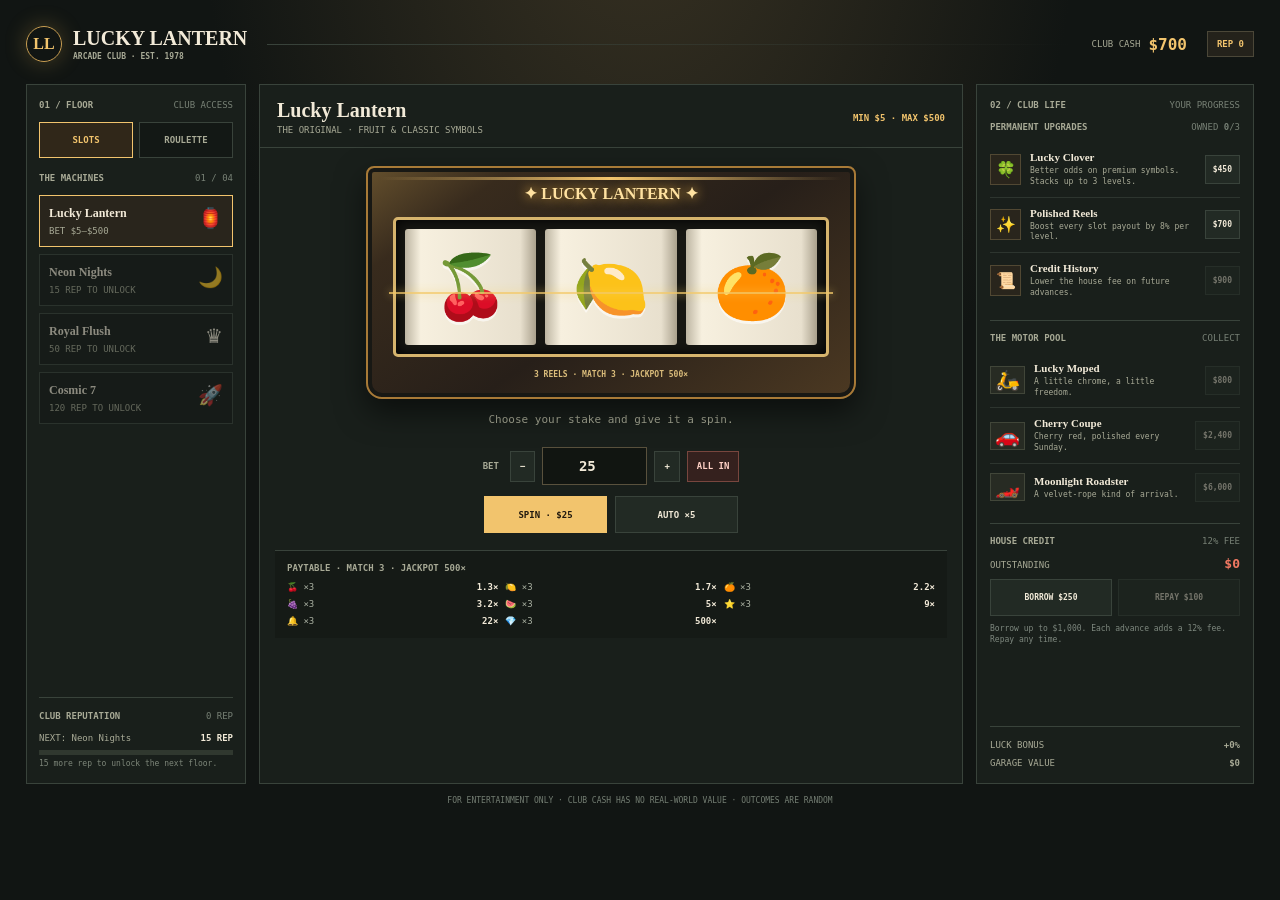
==== index.html @ 5389a01b "Prvni verze" ====
<!doctype html>
<html lang="en">
<head>
  <meta charset="utf-8">
  <meta name="viewport" content="width=device-width, initial-scale=1">
  <title>Lucky Lantern | Arcade Club</title>
  <style>
    :root {
      color-scheme: dark;
      --night: #111513;
      --surface: #191f1b;
      --surface-2: #222a24;
      --line: #39433b;
      --cream: #f2ead8;
      --muted: #a8aa96;
      --gold: #f2c46d;
      --gold-deep: #9b6828;
      --jade: #77c5a0;
      --coral: #f07862;
      --cyan: #79c4d0;
      --violet: #b8a3d6;
    }
    * { box-sizing: border-box; }
    body {
      margin: 0; min-width: 320px; min-height: 100vh; color: var(--cream);
      background: radial-gradient(ellipse at 50% -20%, #3a3323 0, transparent 49%), var(--night);
      font-family: "Trebuchet MS", "Segoe UI", sans-serif;
    }
    button, input { font: inherit; }
    button { color: inherit; }
    .page { max-width: 1540px; margin: auto; padding: 20px 26px 32px; }
    .topbar { display:flex; align-items:center; gap:20px; min-height:48px; margin-bottom:16px; }
    .brand { display:flex; align-items:center; gap:11px; white-space:nowrap; }
    .brand-mark { width:36px; height:36px; display:grid; place-items:center; border:1px solid #c99e52; border-radius:50%; color:var(--gold); font:700 16px Georgia,serif; box-shadow:0 0 22px #efbe5640; }
    .brand-name { font:700 20px/1 Georgia,serif; letter-spacing:0; }
    .brand-name small { display:block; margin-top:5px; color:var(--muted); font:700 8px/1 monospace; }
    .top-rule { height:1px; flex:1; background:linear-gradient(90deg,var(--line),transparent); }
    .wallet { display:flex; align-items:center; gap:8px; color:var(--muted); font:9px monospace; white-space:nowrap; }
    .wallet strong { color:var(--gold); font-size:16px; }
    .level-chip { padding:7px 9px; border:1px solid #4b4738; background:#24221b; color:var(--gold); font:800 9px monospace; white-space:nowrap; }
    .columns { display:grid; grid-template-columns:220px minmax(420px,1fr) 278px; gap:13px; align-items:stretch; }
    .rail,.main-panel,.club { border:1px solid var(--line); background:var(--surface); }
    .rail { min-height:700px; padding:15px 12px; display:flex; flex-direction:column; }
    .eyebrow { display:flex; align-items:center; justify-content:space-between; margin:0 0 12px; color:var(--muted); font:800 9px monospace; letter-spacing:0; }
    .eyebrow span:last-child { color:#778075; font-weight:500; }
    .nav-tabs { display:grid; grid-template-columns:1fr 1fr; gap:6px; margin-bottom:15px; }
    .tab { min-height:36px; border:1px solid var(--line); background:#131815; color:var(--muted); font:800 9px monospace; cursor:pointer; }
    .tab.active { border-color:var(--gold); background:#302719; color:var(--gold); }
    .machine-list { display:grid; gap:7px; }
    .machine-choice { width:100%; position:relative; padding:10px 9px; text-align:left; border:1px solid var(--line); background:#141916; cursor:pointer; }
    .machine-choice:hover:not(:disabled) { border-color:#b18d51; }
    .machine-choice.active { border-color:var(--gold); background:#29251c; }
    .machine-choice:disabled { opacity:.53; cursor:not-allowed; }
    .machine-choice strong { display:block; font:700 12px Georgia,serif; }
    .machine-choice small { display:block; margin-top:5px; color:var(--muted); font:9px monospace; }
    .machine-icon { float:right; font-size:20px; }
    .rail-bottom { margin-top:auto; }
    .divider { height:1px; margin:13px 0; background:var(--line); }
    .progress-head,.stat-line { display:flex; justify-content:space-between; align-items:center; color:var(--muted); font:9px monospace; }
    .progress-head b { color:var(--cream); font-weight:600; }
    .progress { height:5px; margin:7px 0 4px; background:#30382f; }
    .progress i { height:100%; display:block; background:linear-gradient(90deg,var(--gold-deep),var(--gold)); transition:width .3s; }
    .rep-next { color:#7d8679; font:8px monospace; }

    .main-panel { min-height:700px; overflow:hidden; display:flex; flex-direction:column; }
    .main-head { display:flex; align-items:center; justify-content:space-between; gap:12px; padding:15px 17px 12px; border-bottom:1px solid var(--line); }
    .main-head h1 { margin:0; font:700 20px/1 Georgia,serif; }
    .main-head p { margin:5px 0 0; color:var(--muted); font:9px monospace; }
    .machine-status { color:var(--gold); font:800 9px monospace; white-space:nowrap; }
    .machine-art { position:relative; margin:18px auto 14px; width:min(490px,calc(100% - 34px)); padding:21px 25px 18px; border:2px solid #a87a37; border-radius:8px 8px 16px 16px; background:linear-gradient(145deg,#65502d 0,#382b1d 18%,#271f19 54%,#4c3922 100%); box-shadow:inset 0 0 0 4px #181814,0 13px 30px #0008; }
    .machine-art::before { content:""; position:absolute; left:12px; right:12px; top:9px; height:3px; background:linear-gradient(90deg,transparent,var(--gold),transparent); }
    .marquee { margin:-5px auto 14px; text-align:center; color:#ffe2a1; font:700 16px Georgia,serif; text-shadow:0 0 12px #f9bf48; letter-spacing:0; }
    .reels { display:grid; grid-template-columns:repeat(3,1fr); gap:9px; padding:9px; border:3px solid #d6b46d; border-radius:5px; background:#171713; box-shadow:inset 0 0 14px #000; }
    .reel { height:116px; display:grid; place-items:center; overflow:hidden; background:linear-gradient(90deg,#bdb5a2,#f7f0df 12%,#e8e0ce 88%,#aaa18d); color:#28241d; border-radius:3px; font-size:62px; text-shadow:0 3px 0 #fff9; user-select:none; }
    .reel.spinning { animation:reelBlur .14s linear infinite; filter:blur(1px); }
    @keyframes reelBlur { 0%{transform:translateY(-4px)} 50%{transform:translateY(4px)} 100%{transform:translateY(-4px)} }
    .payline { position:absolute; left:21px; right:21px; top:calc(50% + 9px); height:2px; background:#f4ca69; opacity:.76; box-shadow:0 0 9px #ffdc70; pointer-events:none; }
    .machine-nameplate { margin-top:13px; text-align:center; color:#dbbd7b; font:800 8px monospace; letter-spacing:0; }
    .win-flash { animation:winFlash .65s ease-in-out 3; }
    .lose-shake { animation:loseShake .45s ease-in-out 2; }
    @keyframes winFlash { 0%,100%{filter:brightness(1)} 50%{filter:brightness(1.85) drop-shadow(0 0 18px #ffdb74)} }
    @keyframes loseShake { 0%,100%{transform:translateX(0)} 25%{transform:translateX(-5px)} 75%{transform:translateX(5px)} }
    .result-line { min-height:26px; margin:0 auto 8px; padding:0 14px; text-align:center; color:var(--muted); font:11px monospace; }
    .result-line.win { color:var(--gold); }
    .result-line.lose { color:#d18473; }
    .bet-row { display:flex; justify-content:center; align-items:center; gap:7px; margin:4px 12px 11px; }
    .bet-label { margin-right:4px; color:var(--muted); font:800 9px monospace; }
    .bet-input { width:105px; height:38px; border:1px solid #59513d; background:#111511; color:var(--cream); text-align:center; font:700 14px monospace; outline:none; }
    .bet-input:focus { border-color:var(--gold); }
    .btn { min-height:37px; padding:0 12px; border:1px solid var(--line); background:var(--surface-2); color:var(--cream); font:800 9px monospace; cursor:pointer; transition:background .15s,border-color .15s,transform .1s; }
    .btn:hover:not(:disabled) { border-color:var(--gold); }
    .btn:active:not(:disabled) { transform:translateY(1px); }
    .btn:disabled { opacity:.42; cursor:not-allowed; }
    .btn.gold { border-color:var(--gold); background:var(--gold); color:#21190e; }
    .btn.gold:hover:not(:disabled) { background:#ffdc94; }
    .btn.red { border-color:#78463e; background:#35211e; color:#ffd1c5; }
    .btn.small { min-height:31px; padding:0 9px; }
    .spin-controls { display:flex; justify-content:center; gap:8px; margin-bottom:17px; }
    .spin-controls .btn { min-width:123px; }
    .paytable { margin:auto 15px 15px; padding:12px; border-top:1px solid var(--line); background:#151a16; }
    .paytable h2 { margin:0 0 9px; color:var(--muted); font:800 9px monospace; }
    .paytable-grid { display:grid; grid-template-columns:repeat(3,1fr); gap:7px; }
    .pay-item { display:flex; justify-content:space-between; gap:5px; color:#a9b0a1; font:9px monospace; }
    .pay-item strong { color:var(--cream); }
    .machine-unlock { margin:0 15px 15px; padding:10px 12px; display:flex; justify-content:space-between; align-items:center; gap:10px; border:1px solid #5a4b31; background:#282319; }
    .machine-unlock[hidden] { display:none; }
    .machine-unlock span { color:var(--muted); font:9px monospace; }

    .roulette { padding:17px; display:flex; flex:1; flex-direction:column; align-items:center; }
    .roulette[hidden] { display:none; }
    .wheel-wrap { width:250px; height:250px; display:grid; place-items:center; position:relative; margin:1px auto 10px; }
    .wheel-pointer { position:absolute; z-index:2; top:-2px; left:calc(50% - 11px); width:0;height:0;border-left:11px solid transparent;border-right:11px solid transparent;border-top:23px solid var(--gold); filter:drop-shadow(0 2px 3px #000); }
    .wheel { width:230px;height:230px; position:relative; display:grid;place-items:center; border:7px solid #c99f55; border-radius:50%; background:conic-gradient(#146447 0deg 9.73deg,#a33532 9.73deg 19.46deg,#202722 19.46deg 29.19deg,#a33532 29.19deg 38.92deg,#202722 38.92deg 48.65deg,#a33532 48.65deg 58.38deg,#202722 58.38deg 68.11deg,#a33532 68.11deg 77.84deg,#202722 77.84deg 87.57deg,#a33532 87.57deg 97.3deg,#202722 97.3deg 107.03deg,#a33532 107.03deg 116.76deg,#202722 116.76deg 126.49deg,#a33532 126.49deg 136.22deg,#202722 136.22deg 145.95deg,#a33532 145.95deg 155.68deg,#202722 155.68deg 165.41deg,#a33532 165.41deg 175.14deg,#202722 175.14deg 184.87deg,#a33532 184.87deg 194.6deg,#202722 194.6deg 204.33deg,#a33532 204.33deg 214.06deg,#202722 214.06deg 223.79deg,#a33532 223.79deg 233.52deg,#202722 233.52deg 243.25deg,#a33532 243.25deg 252.98deg,#202722 252.98deg 262.71deg,#a33532 262.71deg 272.44deg,#202722 272.44deg 282.17deg,#a33532 282.17deg 291.9deg,#202722 291.9deg 301.63deg,#a33532 301.63deg 311.36deg,#202722 311.36deg 321.09deg,#a33532 321.09deg 330.82deg,#202722 330.82deg 340.55deg,#a33532 340.55deg 350.28deg,#202722 350.28deg 360deg); box-shadow:0 0 0 4px #282419,0 10px 25px #0008; transition:transform 3.1s cubic-bezier(.11,.72,.17,1); }
    .wheel-center { width:74px;height:74px;display:grid;place-items:center;border:2px solid #dbb664;border-radius:50%;background:#191d18;color:var(--gold);font:700 21px Georgia,serif;box-shadow:0 0 12px #0008; }
    .wheel-center small { display:block; margin-top:-19px; color:var(--muted); font:8px monospace; }
    .wheel-result { min-height:29px; margin:4px 0 13px; color:var(--gold); font:700 15px Georgia,serif; }
    .roulette-options { width:100%; max-width:490px; display:grid;grid-template-columns:repeat(3,1fr);gap:6px; }
    .roulette-pick { min-height:36px;border:1px solid var(--line);background:#151a16;color:var(--muted);font:800 9px monospace;cursor:pointer; }
    .roulette-pick.selected { border-color:var(--gold);background:#32291b;color:var(--gold); }
    .roulette-pick.red { border-left:3px solid #b94540; }
    .roulette-pick.black { border-left:3px solid #69766a; }
    .roulette-bet-row { display:flex;align-items:center;justify-content:center;gap:7px;margin:13px 0; }
    .roulette-bet-row .bet-input { width:100px; }
    .roulette-note { margin:0;color:#838c7f;text-align:center;font:9px/1.4 monospace; }

    .club { min-height:700px; padding:15px 13px; display:flex;flex-direction:column; }
    .club-section { padding:0 0 12px; border-bottom:1px solid var(--line); margin-bottom:12px; }
    .club-section:last-of-type { border-bottom:0; }
    .club-title { display:flex;justify-content:space-between;align-items:center;margin:0 0 10px;color:var(--muted);font:800 9px monospace; }
    .club-title span:last-child { color:#778075;font-weight:500; }
    .upgrade-row,.asset-row { display:flex;align-items:center;gap:9px;padding:9px 0;border-top:1px solid #2d352f; }
    .upgrade-row:first-of-type,.asset-row:first-of-type { border-top:0; }
    .upgrade-icon { width:31px;height:31px;flex:0 0 31px;display:grid;place-items:center;border:1px solid #514833;background:#29251c;font-size:16px; }
    .upgrade-info,.asset-info { min-width:0;flex:1; }
    .upgrade-info strong,.asset-info strong { display:block;font:700 11px Georgia,serif; }
    .upgrade-info small,.asset-info small { display:block;margin-top:3px;color:var(--muted);font:8px/1.35 monospace; }
    .upgrade-row .btn,.asset-row .btn { min-height:29px;padding:0 7px;font-size:8px;white-space:nowrap; }
    .asset-icon { width:35px;height:28px;display:grid;place-items:center;background:#272b23;border:1px solid #414639;font-size:20px; }
    .loan-balance { display:flex;justify-content:space-between;align-items:baseline;margin:5px 0 8px;color:var(--muted);font:9px monospace; }
    .loan-balance strong { color:var(--coral);font-size:13px; }
    .loan-actions { display:grid;grid-template-columns:1fr 1fr;gap:6px; }
    .loan-actions .btn { padding:0 6px;font-size:8px; }
    .loan-note { margin:7px 0 0;color:#7e887f;font:8px/1.4 monospace; }
    .toast { position:fixed;right:24px;bottom:24px;z-index:10;max-width:min(370px,calc(100vw - 32px));padding:12px 16px;border:1px solid #73603c;background:#26231b;color:var(--cream);box-shadow:0 8px 28px #0008;font:10px/1.4 monospace;opacity:0;transform:translateY(12px);pointer-events:none;transition:opacity .2s,transform .2s; }
    .toast.visible { opacity:1;transform:translateY(0); }
    .fineprint { margin:12px 0 0;color:#747e73;text-align:center;font:8px monospace; }
    @media(max-width:1160px) {
      .page{padding:17px}.columns{grid-template-columns:195px minmax(360px,1fr)}
      .club{grid-column:1/-1;min-height:auto;display:grid;grid-template-columns:1fr 1fr 1fr;gap:12px;align-items:start}
      .club>.eyebrow{grid-column:1/-1;margin-bottom:0}.club-section{border-bottom:0;border-right:1px solid var(--line);padding-right:12px;margin-bottom:0}.club-section:last-of-type{border-right:0}
    }
    @media(max-width:760px) {
      .page{padding:12px 9px 22px}.topbar{gap:10px;margin-bottom:10px}.brand-name{font-size:17px}.brand-mark{width:31px;height:31px}.wallet{font-size:8px}.level-chip{padding:6px;font-size:8px}
      .columns{display:flex;flex-direction:column;gap:9px}.main-panel{order:1;min-height:0}.rail{order:2;min-height:0}.club{order:3;display:flex;min-height:0}.club-section{border-right:0;border-bottom:1px solid var(--line);padding-right:0;padding-bottom:12px;margin-bottom:11px}.club-section:last-of-type{border-bottom:0;margin-bottom:0}
      .machine-list{grid-template-columns:repeat(2,minmax(0,1fr))}.rail-bottom{margin-top:12px}.machine-art{margin-top:12px;padding:18px 16px 14px}.reel{height:95px;font-size:53px}.marquee{font-size:14px}.paytable-grid{grid-template-columns:repeat(2,1fr)}
      .roulette{padding:12px}.wheel-wrap{width:220px;height:220px}.wheel{width:202px;height:202px}.roulette-options{grid-template-columns:repeat(3,1fr)}.roulette-pick{font-size:8px}
    }
    @media(max-width:390px) {
      .brand-name{font-size:15px}.brand-mark{width:28px;height:28px;font-size:13px}.wallet{gap:4px}.wallet strong{font-size:13px}.level-chip{font-size:7px}
      .main-head{padding:12px}.main-head h1{font-size:18px}.machine-art{width:calc(100% - 22px);padding:16px 12px 13px}.reels{gap:5px;padding:6px}.reel{height:83px;font-size:46px}.bet-row{gap:4px}.bet-input{width:78px}.spin-controls .btn{min-width:105px;padding:0 7px;font-size:8px}
    }
  </style>
</head>
<body>
  <main class="page">
    <header class="topbar">
      <div class="brand"><div class="brand-mark">LL</div><div class="brand-name">LUCKY LANTERN<small>ARCADE CLUB · EST. 1978</small></div></div>
      <div class="top-rule"></div>
      <div class="wallet"><span>CLUB CASH</span><strong id="cash">$0</strong></div>
      <div id="levelChip" class="level-chip">REP 0</div>
    </header>

    <div class="columns">
      <aside class="rail">
        <h2 class="eyebrow"><span>01 / FLOOR</span><span>CLUB ACCESS</span></h2>
        <div class="nav-tabs"><button id="slotsTab" class="tab active">SLOTS</button><button id="rouletteTab" class="tab">ROULETTE</button></div>
        <h2 id="machineHeading" class="eyebrow"><span>THE MACHINES</span><span id="machineCount">01 / 04</span></h2>
        <div id="machineList" class="machine-list"></div>
        <div class="rail-bottom">
          <div class="divider"></div>
          <h2 class="eyebrow"><span>CLUB REPUTATION</span><span id="repNumber">0 REP</span></h2>
          <div class="progress-head"><span id="nextLevelLabel">NEXT ACCESS</span><b id="nextLevel">LEVEL 2</b></div>
          <div class="progress"><i id="repBar" style="width:0%"></i></div>
          <div id="repHint" class="rep-next">Spin to build your name.</div>
        </div>
      </aside>

      <section class="main-panel">
        <div class="main-head"><div><h1 id="gameTitle">Lucky Lantern</h1><p id="gameSubtitle">THE ORIGINAL · FRUIT & CLASSIC SYMBOLS</p></div><div id="machineStatus" class="machine-status">READY TO PLAY</div></div>
        <div id="slotView">
          <div id="machineArt" class="machine-art">
            <div class="marquee">✦ &nbsp; LUCKY LANTERN &nbsp; ✦</div>
            <div class="reels"><div class="reel" id="reel0">🍒</div><div class="reel" id="reel1">🍋</div><div class="reel" id="reel2">🍊</div></div>
            <div class="payline"></div>
            <div id="machineNameplate" class="machine-nameplate">3 REELS · 5 PAYLINES · JACKPOT 500×</div>
          </div>
          <div id="slotResult" class="result-line">Choose your stake and give it a spin.</div>
          <div class="bet-row"><span class="bet-label">BET</span><button id="betDown" class="btn small">−</button><input id="slotBet" class="bet-input" type="number" min="5" step="5" value="25" aria-label="Slot bet"><button id="betUp" class="btn small">+</button><button id="allIn" class="btn red small">ALL IN</button></div>
          <div class="spin-controls"><button id="spinButton" class="btn gold">SPIN · $25</button><button id="autoButton" class="btn">AUTO ×5</button></div>
          <div id="unlockPrompt" class="machine-unlock" hidden><span id="unlockText">Unlock this machine</span><button id="unlockButton" class="btn gold">UNLOCK</button></div>
          <section class="paytable"><h2 id="paytableTitle">PAYTABLE · 3 OF A KIND</h2><div id="paytableGrid" class="paytable-grid"></div></section>
        </div>

        <div id="rouletteView" class="roulette" hidden>
          <div class="wheel-wrap"><div class="wheel-pointer"></div><div id="wheel" class="wheel"><div class="wheel-center"><span id="wheelNumber">LL</span></div></div></div>
          <div id="wheelResult" class="wheel-result">Choose a wager below.</div>
          <div id="rouletteOptions" class="roulette-options"></div>
          <div class="roulette-bet-row"><span class="bet-label">BET</span><button id="rouletteBetDown" class="btn small">−</button><input id="rouletteBet" class="bet-input" type="number" min="5" step="5" value="25" aria-label="Roulette bet"><button id="rouletteBetUp" class="btn small">+</button><button id="rouletteAllIn" class="btn red small">ALL IN</button></div>
          <button id="rouletteSpin" class="btn gold" style="min-width:180px">SPIN THE WHEEL</button>
          <p class="roulette-note">European wheel · 0–36 · winnings return stake plus payout</p>
        </div>
      </section>

      <aside class="club">
        <h2 class="eyebrow"><span>02 / CLUB LIFE</span><span>YOUR PROGRESS</span></h2>
        <section class="club-section"><h3 class="club-title"><span>PERMANENT UPGRADES</span><span>OWNED <b id="upgradeCount">0</b>/3</span></h3><div id="upgrades"></div></section>
        <section class="club-section"><h3 class="club-title"><span>THE MOTOR POOL</span><span>COLLECT</span></h3><div id="assets"></div></section>
        <section class="club-section"><h3 class="club-title"><span>HOUSE CREDIT</span><span>12% FEE</span></h3><div class="loan-balance"><span>OUTSTANDING</span><strong id="debt">$0</strong></div><div class="loan-actions"><button id="borrowButton" class="btn">BORROW $250</button><button id="repayButton" class="btn">REPAY $100</button></div><p id="loanNote" class="loan-note">Borrow up to $1,000. Each advance adds a 12% fee. Repay any time.</p></section>
        <div class="rail-bottom"><div class="divider"></div><div class="stat-line"><span>LUCK BONUS</span><b id="luckStat">+0%</b></div><div class="stat-line" style="margin-top:8px"><span>GARAGE VALUE</span><b id="garageValue">$0</b></div></div>
      </aside>
    </div>
    <p class="fineprint">FOR ENTERTAINMENT ONLY · CLUB CASH HAS NO REAL-WORLD VALUE · OUTCOMES ARE RANDOM</p>
  </main>
  <div id="toast" class="toast" role="status"></div>

  <script>
    (() => {
      "use strict";
      const $ = (id) => document.getElementById(id);
      const machines = [
        { id:"lantern", name:"Lucky Lantern", icon:"🏮", rep:0, subtitle:"THE ORIGINAL · FRUIT & CLASSIC SYMBOLS", betMin:5, betMax:500, jackpot:500, weights:[26,22,18,14,10,7,2.8,.18], symbols:["🍒","🍋","🍊","🍇","🍉","⭐","🔔","💎"], payouts:[1.3,1.7,2.2,3.2,5,9,22,500] },
        { id:"neon", name:"Neon Nights", icon:"🌙", rep:15, subtitle:"AFTER HOURS · NEON & LUCKY SEVENS", betMin:10, betMax:900, jackpot:800, weights:[24,21,18,15,11,7,3.5,.12], symbols:["🌙","💜","⚡","🎲","🃏","7️⃣","👑","🌟"], payouts:[1.5,1.8,2.4,3.5,5,12,30,800] },
        { id:"royal", name:"Royal Flush", icon:"♛", rep:50, subtitle:"HIGH ROLLER · GEMS & ROYALTY", betMin:25, betMax:2000, jackpot:1500, weights:[27,22,18,14,10,6,2.8,.08], symbols:["♦️","♣️","♥️","♠️","🪙","💍","👑","💠"], payouts:[1.5,2,2.7,4,7,15,45,1500] },
        { id:"cosmos", name:"Cosmic 7", icon:"🚀", rep:120, subtitle:"OUTER LIMITS · GALACTIC JACKPOT", betMin:50, betMax:5000, jackpot:3000, weights:[25,22,18,14,10,7,3.8,.035], symbols:["🪐","🌑","☄️","🛸","🌌","👾","🚀","🌠"], payouts:[1.5,2.2,3,5,8,18,60,3000] }
      ];
      const upgrades = [
        { id:"clover", name:"Lucky Clover", icon:"🍀", description:"Better odds on premium symbols. Stacks up to 3 levels.", cost:450, max:3, effects:[3,6,10] },
        { id:"polish", name:"Polished Reels", icon:"✨", description:"Boost every slot payout by 8% per level.", cost:700, max:3, effects:[8,16,24] },
        { id:"credit", name:"Credit History", icon:"📜", description:"Lower the house fee on future advances.", cost:900, max:2, effects:[4,8] }
      ];
      const assets = [
        { id:"scooter", name:"Lucky Moped", icon:"🛵", cost:800, description:"A little chrome, a little freedom." },
        { id:"coupe", name:"Cherry Coupe", icon:"🚗", cost:2400, description:"Cherry red, polished every Sunday." },
        { id:"roadster", name:"Moonlight Roadster", icon:"🏎️", cost:6000, description:"A velvet-rope kind of arrival." }
      ];
      const wheelPicks=[
        {id:"red",label:"RED",mult:1,color:"red"},{id:"black",label:"BLACK",mult:1,color:"black"},
        {id:"even",label:"EVEN",mult:1},{id:"odd",label:"ODD",mult:1},
        {id:"low",label:"1–18",mult:1},{id:"high",label:"19–36",mult:1},
        {id:"dozen1",label:"1ST 12",mult:2},{id:"dozen2",label:"2ND 12",mult:2},{id:"dozen3",label:"3RD 12",mult:2},
        {id:"number",label:"STRAIGHT · PICK #",mult:35}
      ];
      const redNumbers=new Set([1,3,5,7,9,12,14,16,18,19,21,23,25,27,30,32,34,36]);
      const freshSave={cash:700,rep:0,debt:0,unlockedMachines:["lantern"],machine:"lantern",upgrades:{},ownedAssets:[],selectedPick:"red",lastSpin:null};
      let save;
      try { save={...freshSave,...JSON.parse(localStorage.getItem("lucky-lantern-save")||"{}")} } catch { save={...freshSave}; }
      save.upgrades={...freshSave.upgrades,...(save.upgrades||{})};
      save.unlockedMachines=Array.isArray(save.unlockedMachines)?save.unlockedMachines:["lantern"];
      save.ownedAssets=Array.isArray(save.ownedAssets)?save.ownedAssets:[];
      if(!machines.some(m=>m.id===save.machine)||!save.unlockedMachines.includes(save.machine))save.machine="lantern";
      let activeView="slots",spinning=false,autoRemaining=0,selectedNumber=17,toastTimer=0;

      function persist(){localStorage.setItem("lucky-lantern-save",JSON.stringify(save));}
      function cash(){return Math.max(0,Math.floor(Number(save.cash)||0));}
      function machine(){return machines.find(m=>m.id===save.machine)||machines[0];}
      function upgradeLevel(id){return Math.max(0,Number(save.upgrades[id])||0);}
      function luckBonus(){return upgradeLevel("clover")?upgrades[0].effects[upgradeLevel("clover")-1]:0;}
      function payoutBonus(){return upgradeLevel("polish")*8;}
      function creditFee(){return Math.max(4,12-upgradeLevel("credit")*4);}
      function maxDebt(){return 1000;}
      function fmt(value){return "$"+Math.floor(value).toLocaleString("en-US");}
      function notify(message){const el=$("toast");el.textContent=message;el.classList.add("visible");clearTimeout(toastTimer);toastTimer=setTimeout(()=>el.classList.remove("visible"),2600);}
      function addRep(amount=1){save.rep+=amount;}
      function currentBet(input,m){const n=Math.floor(Number(input.value)||0);return Math.max(m.betMin,Math.min(m.betMax,Math.floor(n/5)*5||m.betMin));}
      function effectiveWeights(m){const w=[...m.weights];const luck=luckBonus()/100;if(luck<=0)return w;for(let i=4;i<w.length;i++)w[i]*=1+luck*(i-2)*.72;return w;}
      function weightedSymbol(m){const weights=effectiveWeights(m);const total=weights.reduce((a,b)=>a+b,0);let n=Math.random()*total;for(let i=0;i<weights.length;i++){n-=weights[i];if(n<=0)return i;}return 0;}
      function oddsLabel(weight){return `${(weight*100).toFixed(weight<1?2:0)}% weight`;}
      function renderMachines(){
        const list=$("machineList");list.replaceChildren();
        machines.forEach((m,index)=>{
          const owned=save.unlockedMachines.includes(m.id),button=document.createElement("button");button.type="button";
          button.className=`machine-choice${save.machine===m.id&&activeView==="slots"?" active":""}`;button.disabled=!owned;
          const icon=document.createElement("span");icon.className="machine-icon";icon.textContent=m.icon;
          const name=document.createElement("strong");name.textContent=m.name;
          const meta=document.createElement("small");meta.textContent=owned?`BET ${fmt(m.betMin)}–${fmt(m.betMax)}`:`${m.rep} REP TO UNLOCK`;
          button.append(icon,name,meta);button.addEventListener("click",()=>{if(owned){save.machine=m.id;persist();renderAll();}});list.append(button);
        });
        $("machineCount").textContent=`${String(save.unlockedMachines.length).padStart(2,"0")} / ${String(machines.length).padStart(2,"0")}`;
      }
      function renderProgress(){
        const thresholds=machines.map(m=>m.rep);const next=thresholds.find(n=>n>save.rep);
        $("repNumber").textContent=`${save.rep} REP`;
        if(next===undefined){$("nextLevel").textContent="MAX ACCESS";$("nextLevelLabel").textContent="ALL FLOORS OPEN";$("repBar").style.width="100%";$("repHint").textContent="The whole club is yours.";return;}
        const prev=[...thresholds].filter(n=>n<=save.rep).pop()||0;const pct=Math.max(0,Math.min(100,(save.rep-prev)/(next-prev)*100));
        $("nextLevel").textContent=`${next} REP`;
        $("nextLevelLabel").textContent=`NEXT: ${machines.find(m=>m.rep===next)?.name||"CLUB ACCESS"}`;
        $("repBar").style.width=`${pct}%`;
        $("repHint").textContent=`${next-save.rep} more rep to unlock the next floor.`;
      }
      function renderUpgrades(){
        const wrap=$("upgrades");wrap.replaceChildren();let ownedCount=0;
        upgrades.forEach(u=>{
          const level=upgradeLevel(u.id),maxed=level>=u.max,cost=u.cost*(level+1);
          if(level)ownedCount++;
          const row=document.createElement("div");row.className="upgrade-row";
          const icon=document.createElement("div");icon.className="upgrade-icon";icon.textContent=u.icon;
          const info=document.createElement("div");info.className="upgrade-info";
          const title=document.createElement("strong");title.textContent=`${u.name}${level?` · ${level}/${u.max}`:""}`;
          const desc=document.createElement("small");desc.textContent=maxed?"MAX LEVEL · THANK YOU FOR YOUR BUSINESS":u.description;
          const buy=document.createElement("button");buy.className="btn";buy.textContent=maxed?"MAX":fmt(cost);buy.disabled=maxed||cash()<cost||spinning;
          buy.addEventListener("click",()=>{if(maxed||cash()<cost)return;save.cash-=cost;save.upgrades[u.id]=level+1;persist();renderAll();notify(`${u.name} upgraded to level ${level+1}.`);});
          info.append(title,desc);row.append(icon,info,buy);wrap.append(row);
        });
        $("upgradeCount").textContent=ownedCount;
      }
      function renderAssets(){
        const wrap=$("assets");wrap.replaceChildren();
        assets.forEach(a=>{
          const owned=save.ownedAssets.includes(a.id),row=document.createElement("div");row.className="asset-row";
          const icon=document.createElement("div");icon.className="asset-icon";icon.textContent=a.icon;
          const info=document.createElement("div");info.className="asset-info";
          const title=document.createElement("strong");title.textContent=a.name;
          const desc=document.createElement("small");desc.textContent=owned?"IN YOUR MOTOR POOL":a.description;
          const buy=document.createElement("button");buy.className="btn";buy.textContent=owned?"OWNED":fmt(a.cost);buy.disabled=owned||cash()<a.cost||spinning;
          buy.addEventListener("click",()=>{if(owned||cash()<a.cost)return;save.cash-=a.cost;save.ownedAssets.push(a.id);persist();renderAll();notify(`${a.name} added to your motor pool.`);});
          info.append(title,desc);row.append(icon,info,buy);wrap.append(row);
        });
      }
      function renderClub(){
        $("cash").textContent=fmt(cash());$("levelChip").textContent=`REP ${save.rep}`;
        $("debt").textContent=fmt(save.debt);$("luckStat").textContent=`+${luckBonus()}%`;
        $("garageValue").textContent=fmt(assets.filter(a=>save.ownedAssets.includes(a.id)).reduce((sum,a)=>sum+a.cost,0));
        $("borrowButton").disabled=save.debt>=maxDebt()||spinning;
        $("borrowButton").textContent=save.debt>=maxDebt()?"CREDIT MAXED":"BORROW $250";
        $("repayButton").disabled=save.debt<=0||cash()<=0||spinning;
        $("loanNote").textContent=`Borrow up to ${fmt(maxDebt())}. Each advance adds a ${creditFee()}% fee. Repay any time.`;
        renderProgress();renderUpgrades();renderAssets();
      }
      function renderPaytable(){
        const m=machine();$("paytableTitle").textContent=`PAYTABLE · MATCH 3 · JACKPOT ${m.jackpot}×`;
        const grid=$("paytableGrid");grid.replaceChildren();
        m.symbols.forEach((symbol,index)=>{
          const row=document.createElement("div");row.className="pay-item";
          const left=document.createElement("span");left.textContent=`${symbol} ×3`;
          const right=document.createElement("strong");right.textContent=index===m.symbols.length-1?`${m.jackpot}×`: `${m.payouts[index]}×`;
          row.append(left,right);grid.append(row);
        });
      }
      function renderSlot(){
        const m=machine(),unlocked=save.unlockedMachines.includes(m.id);
        $("gameTitle").textContent=m.name;$("gameSubtitle").textContent=m.subtitle;
        $("machineStatus").textContent=unlocked?`MIN ${fmt(m.betMin)} · MAX ${fmt(m.betMax)}`:`REQUIRES ${m.rep} REP`;
        $("machineNameplate").textContent=`3 REELS · MATCH 3 · JACKPOT ${m.jackpot}×`;
        $("machineArt").querySelector(".marquee").textContent=`✦   ${m.name.toUpperCase()}   ✦`;
        const bet=$("slotBet");bet.min=m.betMin;bet.max=m.betMax;bet.step=5;
        if(Number(bet.value)<m.betMin||Number(bet.value)>m.betMax)bet.value=m.betMin;
        $("unlockPrompt").hidden=unlocked;
        if(!unlocked){$("unlockText").textContent=`Club reputation ${m.rep} unlocks this machine.`;$("unlockButton").textContent=`UNLOCK AT ${m.rep} REP`;$("unlockButton").disabled=save.rep<m.rep;}
        const result=save.lastSpin?.machine===m.id?save.lastSpin.text:"Choose your stake and give it a spin.";
        $("slotResult").textContent=result;$("slotResult").className=`result-line${save.lastSpin?.machine===m.id?(save.lastSpin.win?" win":" lose"):""}`;
        $("spinButton").textContent=`SPIN · ${fmt(currentBet(bet,m))}`;
        $("spinButton").disabled=spinning||!unlocked||cash()<m.betMin;
        $("allIn").disabled=spinning||!unlocked||cash()<m.betMin;
        $("autoButton").disabled=spinning||!unlocked||cash()<m.betMin;
        renderPaytable();renderMachines();
      }
      function renderRoulette(){
        const wrap=$("rouletteOptions");wrap.replaceChildren();
        wheelPicks.forEach(p=>{
          const b=document.createElement("button");b.className=`roulette-pick ${p.color||""}${save.selectedPick===p.id?" selected":""}`;b.textContent=p.id==="number"?`# ${selectedNumber}`:p.label;
          b.addEventListener("click",()=>{
            if(p.id==="number"){selectedNumber=(selectedNumber+1)%37;save.selectedPick="number";}
            else save.selectedPick=p.id;
            persist();renderRoulette();
          });
          b.addEventListener("contextmenu",event=>{if(p.id==="number"){event.preventDefault();selectedNumber=(selectedNumber+36)%37;renderRoulette();}});
          wrap.append(b);
        });
        $("rouletteSpin").disabled=spinning||cash()<5;
        $("rouletteAllIn").disabled=spinning||cash()<5;
      }
      function renderAll(){renderClub();renderSlot();renderRoulette();persist();}

      function setView(view){
        if(spinning)return;activeView=view;
        $("slotView").hidden=view!=="slots";$("rouletteView").hidden=view!=="roulette";
        $("slotsTab").classList.toggle("active",view==="slots");$("rouletteTab").classList.toggle("active",view==="roulette");
        $("machineHeading").hidden=view!=="slots";$("machineList").hidden=view!=="slots";
        if(view==="roulette"){$("gameTitle").textContent="Roulette";$("gameSubtitle").textContent="EUROPEAN WHEEL · SINGLE ZERO · CLUB CASH";$("machineStatus").textContent="HOUSE EDGE 2.70%";}
        else renderSlot();
      }

      function spinSlots(forceAllIn=false,auto=false){
        const m=machine();if(spinning||!save.unlockedMachines.includes(m.id))return;
        let bet=forceAllIn?Math.min(cash(),m.betMax):currentBet($("slotBet"),m);
        bet=Math.max(m.betMin,Math.min(m.betMax,bet));
        if(cash()<bet){notify("Not enough club cash for that wager.");return;}
        save.cash-=bet;addRep(1);spinning=true;persist();renderAll();
        $("slotBet").value=bet;$("spinButton").disabled=true;$("autoButton").disabled=true;$("allIn").disabled=true;
        $("machineStatus").textContent="REELS IN MOTION…";$("slotResult").textContent="Good luck. The reels are turning.";$("slotResult").className="result-line";
        const reels=[0,1,2].map(i=>$("reel"+i));reels.forEach((r,i)=>{r.classList.add("spinning");let count=0;const timer=setInterval(()=>{r.textContent=m.symbols[Math.floor(Math.random()*m.symbols.length)];count++;if(count>14+i*7)clearInterval(timer);},55);});
        const final=[weightedSymbol(m),weightedSymbol(m),weightedSymbol(m)];
        const win=final[0]===final[1]&&final[1]===final[2];
        let multiplier=win?m.payouts[final[0]]:nearMiss(final,m)?0:0;
        if(final.every(i=>i===m.symbols.length-1)&&!win)multiplier=0;
        const bonus=upgradeLevel("polish")*0.08;
        const payout=win?Math.floor(bet*multiplier*(1+bonus)):0;
        setTimeout(()=>{
          reels.forEach((r,i)=>{r.classList.remove("spinning");r.textContent=m.symbols[final[i]];});
          if(payout>0){save.cash+=payout;$("machineArt").classList.remove("win-flash");void $("machineArt").offsetWidth;$("machineArt").classList.add("win-flash");$("slotResult").textContent=multiplier>=m.jackpot?`JACKPOT! ${fmt(payout)} returned!`:`Winner! ${m.symbols[final[0]]} pays ${fmt(payout)}.`;$("slotResult").className="result-line win";}
          else {$("machineArt").classList.remove("lose-shake");void $("machineArt").offsetWidth;$("machineArt").classList.add("lose-shake");$("slotResult").textContent=nearMiss(final,m)?"So close. One symbol away.":"No match this time. Try another line.";$("slotResult").className="result-line lose";}
          $("machineStatus").textContent=payout>0?`PAID ${fmt(payout)}`:`WAGER ${fmt(bet)} · NO WIN`;
          save.lastSpin={machine:m.id,text:$("slotResult").textContent,win:payout>0};spinning=false;persist();renderAll();
          if(auto){autoRemaining--;if(autoRemaining>0&&cash()>=m.betMin)spinSlots(false,true);else {autoRemaining=0;$("autoButton").textContent="AUTO ×5";}}
        },1450);
      }
      function nearMiss(out,m){return out.filter(i=>i===m.symbols.length-1).length===2;}

      function spinRoulette(allIn=false){
        if(spinning)return;const bet=allIn?cash():Math.max(5,Math.floor(Number($("rouletteBet").value)||5));
        if(bet<5||cash()<bet){notify("Not enough club cash for that wager.");return;}
        save.cash-=bet;addRep(1);spinning=true;persist();renderAll();
        $("rouletteSpin").disabled=true;$("wheelResult").textContent="The ball is in motion…";
        const result=Math.floor(Math.random()*37);const wheel=$("wheel");
        const turns=1440+Math.random()*720+(360-result*360/37);
        wheel.style.transform=`rotate(${turns}deg)`;
        setTimeout(()=>{
          const pick=wheelPicks.find(p=>p.id===save.selectedPick);let won=false;
          if(pick.id==="red")won=result!==0&&redNumbers.has(result);
          else if(pick.id==="black")won=result!==0&&!redNumbers.has(result);
          else if(pick.id==="even")won=result!==0&&result%2===0;
          else if(pick.id==="odd")won=result%2===1;
          else if(pick.id==="low")won=result>=1&&result<=18;
          else if(pick.id==="high")won=result>=19&&result<=36;
          else if(pick.id==="dozen1")won=result>=1&&result<=12;
          else if(pick.id==="dozen2")won=result>=13&&result<=24;
          else if(pick.id==="dozen3")won=result>=25&&result<=36;
          else if(pick.id==="number")won=result===selectedNumber;
          const payout=won?bet*(pick.mult+1):0;if(payout)save.cash+=payout;
          const color=result===0?"GREEN":redNumbers.has(result)?"RED":"BLACK";
          $("wheelNumber").textContent=String(result);$("wheelResult").textContent=won?`${result} ${color} · YOU WIN ${fmt(payout)}`:`${result} ${color} · ${pick.label} MISSED`;
          $("wheelResult").style.color=won?"var(--gold)":"var(--muted)";
          spinning=false;persist();renderAll();
        },3200);
      }

      function borrow(){
        const amount=Math.min(250,maxDebt()-save.debt);if(amount<=0){notify("Your credit line is maxed out.");return;}
        const fee=Math.ceil(amount*creditFee()/100);save.cash+=amount;save.debt+=amount+fee;persist();renderAll();notify(`Borrowed ${fmt(amount)}. ${fmt(fee)} fee added to your balance.`);
      }
      function repay(){
        const amount=Math.min(100,save.debt,cash());if(amount<=0)return;save.cash-=amount;save.debt-=amount;persist();renderAll();notify(`${fmt(amount)} paid toward house credit.`);
      }

      function bind(){
        $("slotsTab").addEventListener("click",()=>setView("slots"));$("rouletteTab").addEventListener("click",()=>setView("roulette"));
        $("spinButton").addEventListener("click",()=>spinSlots());$("allIn").addEventListener("click",()=>spinSlots(true));
        $("autoButton").addEventListener("click",()=>{if(spinning)return;autoRemaining=5;$("autoButton").textContent="STOP AUTO";spinSlots(false,true);});
        $("autoButton").addEventListener("contextmenu",e=>{e.preventDefault();autoRemaining=0;$("autoButton").textContent="AUTO ×5";});
        $("slotBet").addEventListener("input",()=>{$("spinButton").textContent=`SPIN · ${fmt(currentBet($("slotBet"),machine()))}`;});
        $("betDown").addEventListener("click",()=>{const m=machine();$("slotBet").value=Math.max(m.betMin,currentBet($("slotBet"),m)-5);$("spinButton").textContent=`SPIN · ${fmt(currentBet($("slotBet"),m))}`;});
        $("betUp").addEventListener("click",()=>{const m=machine();$("slotBet").value=Math.min(m.betMax,currentBet($("slotBet"),m)+5);$("spinButton").textContent=`SPIN · ${fmt(currentBet($("slotBet"),m))}`;});
        $("allIn").addEventListener("contextmenu",e=>{e.preventDefault();$("slotBet").value=Math.min(cash(),machine().betMax);$("spinButton").textContent=`SPIN · ${fmt(currentBet($("slotBet"),machine()))}`;});
        $("unlockButton").addEventListener("click",()=>{const m=machine();if(save.rep<m.rep)return;save.unlockedMachines.push(m.id);persist();renderAll();notify(`${m.name} is now open.`);});
        $("borrowButton").addEventListener("click",borrow);$("repayButton").addEventListener("click",repay);
        $("rouletteSpin").addEventListener("click",()=>spinRoulette(false));$("rouletteAllIn").addEventListener("click",()=>spinRoulette(true));
        $("rouletteBetDown").addEventListener("click",()=>$("rouletteBet").value=Math.max(5,(Math.floor(Number($("rouletteBet").value)||5)-5)));
        $("rouletteBetUp").addEventListener("click",()=>$("rouletteBet").value=Math.floor(Number($("rouletteBet").value)||5)+5);
      }
      bind();renderAll();
    })();
  </script>
</body>
</html>
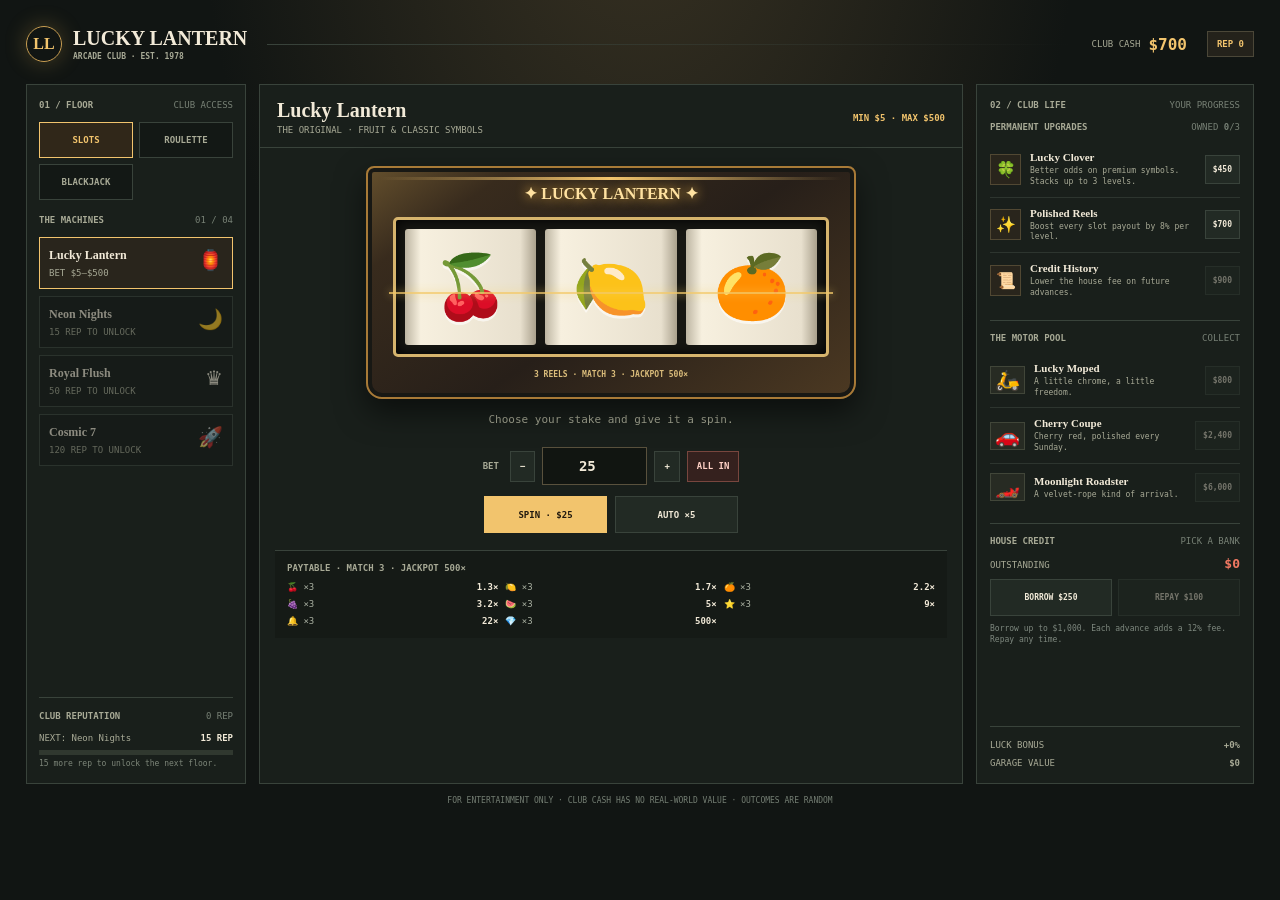
==== commit 38181a3d: "Druha verze" ====
--- a/index.html
+++ b/index.html
@@ -110,8 +110,13 @@
     .roulette[hidden] { display:none; }
     .wheel-wrap { width:250px; height:250px; display:grid; place-items:center; position:relative; margin:1px auto 10px; }
     .wheel-pointer { position:absolute; z-index:2; top:-2px; left:calc(50% - 11px); width:0;height:0;border-left:11px solid transparent;border-right:11px solid transparent;border-top:23px solid var(--gold); filter:drop-shadow(0 2px 3px #000); }
-    .wheel { width:230px;height:230px; position:relative; display:grid;place-items:center; border:7px solid #c99f55; border-radius:50%; background:conic-gradient(#146447 0deg 9.73deg,#a33532 9.73deg 19.46deg,#202722 19.46deg 29.19deg,#a33532 29.19deg 38.92deg,#202722 38.92deg 48.65deg,#a33532 48.65deg 58.38deg,#202722 58.38deg 68.11deg,#a33532 68.11deg 77.84deg,#202722 77.84deg 87.57deg,#a33532 87.57deg 97.3deg,#202722 97.3deg 107.03deg,#a33532 107.03deg 116.76deg,#202722 116.76deg 126.49deg,#a33532 126.49deg 136.22deg,#202722 136.22deg 145.95deg,#a33532 145.95deg 155.68deg,#202722 155.68deg 165.41deg,#a33532 165.41deg 175.14deg,#202722 175.14deg 184.87deg,#a33532 184.87deg 194.6deg,#202722 194.6deg 204.33deg,#a33532 204.33deg 214.06deg,#202722 214.06deg 223.79deg,#a33532 223.79deg 233.52deg,#202722 233.52deg 243.25deg,#a33532 243.25deg 252.98deg,#202722 252.98deg 262.71deg,#a33532 262.71deg 272.44deg,#202722 272.44deg 282.17deg,#a33532 282.17deg 291.9deg,#202722 291.9deg 301.63deg,#a33532 301.63deg 311.36deg,#202722 311.36deg 321.09deg,#a33532 321.09deg 330.82deg,#202722 330.82deg 340.55deg,#a33532 340.55deg 350.28deg,#202722 350.28deg 360deg); box-shadow:0 0 0 4px #282419,0 10px 25px #0008; transition:transform 3.1s cubic-bezier(.11,.72,.17,1); }
+    .wheel { width:230px;height:230px; position:relative; display:grid;place-items:center; border:7px solid #c99f55; border-radius:50%; background:#174b38; box-shadow:0 0 0 4px #282419,0 10px 25px #0008; transition:transform 3.1s cubic-bezier(.11,.72,.17,1); }
+    .wheel svg { position:absolute; inset:0; width:100%; height:100%; overflow:visible; }
     .wheel-center { width:74px;height:74px;display:grid;place-items:center;border:2px solid #dbb664;border-radius:50%;background:#191d18;color:var(--gold);font:700 21px Georgia,serif;box-shadow:0 0 12px #0008; }
+    .wheel-center { position:relative; z-index:1; }
+    .roulette-ball { position:absolute; z-index:3; left:calc(50% - 6px); top:12px; width:12px; height:12px; border:2px solid #fff; border-radius:50%; background:#f5f0df; box-shadow:0 0 7px #fff,0 2px 4px #000; transform-origin:6px 112px; transition:transform 3.1s cubic-bezier(.11,.72,.17,1); }
+    .roulette-ball.rolling { animation:ballRattle .22s ease-in-out infinite alternate; }
+    @keyframes ballRattle { from{margin-left:-2px} to{margin-left:2px} }
     .wheel-center small { display:block; margin-top:-19px; color:var(--muted); font:8px monospace; }
     .wheel-result { min-height:29px; margin:4px 0 13px; color:var(--gold); font:700 15px Georgia,serif; }
     .roulette-options { width:100%; max-width:490px; display:grid;grid-template-columns:repeat(3,1fr);gap:6px; }
@@ -173,7 +178,7 @@
     <div class="columns">
       <aside class="rail">
         <h2 class="eyebrow"><span>01 / FLOOR</span><span>CLUB ACCESS</span></h2>
-        <div class="nav-tabs"><button id="slotsTab" class="tab active">SLOTS</button><button id="rouletteTab" class="tab">ROULETTE</button></div>
+        <div class="nav-tabs"><button id="slotsTab" class="tab active">SLOTS</button><button id="rouletteTab" class="tab">ROULETTE</button><button id="blackjackTab" class="tab">BLACKJACK</button></div>
         <h2 id="machineHeading" class="eyebrow"><span>THE MACHINES</span><span id="machineCount">01 / 04</span></h2>
         <div id="machineList" class="machine-list"></div>
         <div class="rail-bottom">
@@ -202,20 +207,31 @@
         </div>
 
         <div id="rouletteView" class="roulette" hidden>
-          <div class="wheel-wrap"><div class="wheel-pointer"></div><div id="wheel" class="wheel"><div class="wheel-center"><span id="wheelNumber">LL</span></div></div></div>
+          <div class="wheel-wrap"><div class="wheel-pointer"></div><div id="wheel" class="wheel"><svg id="wheelPockets" viewBox="0 0 230 230" aria-label="European roulette wheel"></svg><div class="wheel-center"><span id="wheelNumber">LL</span></div></div><div id="rouletteBall" class="roulette-ball"></div></div>
           <div id="wheelResult" class="wheel-result">Choose a wager below.</div>
           <div id="rouletteOptions" class="roulette-options"></div>
           <div class="roulette-bet-row"><span class="bet-label">BET</span><button id="rouletteBetDown" class="btn small">−</button><input id="rouletteBet" class="bet-input" type="number" min="5" step="5" value="25" aria-label="Roulette bet"><button id="rouletteBetUp" class="btn small">+</button><button id="rouletteAllIn" class="btn red small">ALL IN</button></div>
           <button id="rouletteSpin" class="btn gold" style="min-width:180px">SPIN THE WHEEL</button>
           <p class="roulette-note">European wheel · 0–36 · winnings return stake plus payout</p>
         </div>
+
+        <div id="blackjackView" class="roulette" hidden>
+          <div class="bj-table">
+            <div class="bj-hand dealer-hand"><span class="bj-label">DEALER <b id="dealerTotal">—</b></span><div id="dealerCards" class="bj-cards"></div></div>
+            <div id="bjMessage" class="bj-message">Place your bet and deal in.</div>
+            <div class="bj-hand player-hand"><span class="bj-label">YOUR HAND <b id="playerTotal">—</b></span><div id="playerCards" class="bj-cards"></div></div>
+          </div>
+          <div class="roulette-bet-row"><span class="bet-label">BET</span><button id="bjBetDown" class="btn small">−</button><input id="bjBet" class="bet-input" type="number" min="10" step="5" value="25" aria-label="Blackjack bet"><button id="bjBetUp" class="btn small">+</button><button id="bjAllIn" class="btn red small">ALL IN</button></div>
+          <div class="bj-actions"><button id="bjDeal" class="btn gold">DEAL</button><button id="bjHit" class="btn">HIT</button><button id="bjStand" class="btn">STAND</button><button id="bjDouble" class="btn">DOUBLE</button></div>
+          <p class="roulette-note">Dealer stands on soft 17 · Blackjack pays 3:2 · Virtual club cash only</p>
+        </div>
       </section>
 
       <aside class="club">
         <h2 class="eyebrow"><span>02 / CLUB LIFE</span><span>YOUR PROGRESS</span></h2>
         <section class="club-section"><h3 class="club-title"><span>PERMANENT UPGRADES</span><span>OWNED <b id="upgradeCount">0</b>/3</span></h3><div id="upgrades"></div></section>
         <section class="club-section"><h3 class="club-title"><span>THE MOTOR POOL</span><span>COLLECT</span></h3><div id="assets"></div></section>
-        <section class="club-section"><h3 class="club-title"><span>HOUSE CREDIT</span><span>12% FEE</span></h3><div class="loan-balance"><span>OUTSTANDING</span><strong id="debt">$0</strong></div><div class="loan-actions"><button id="borrowButton" class="btn">BORROW $250</button><button id="repayButton" class="btn">REPAY $100</button></div><p id="loanNote" class="loan-note">Borrow up to $1,000. Each advance adds a 12% fee. Repay any time.</p></section>
+        <section class="club-section"><h3 class="club-title"><span>HOUSE CREDIT</span><span id="bankLabel">PICK A BANK</span></h3><div id="bankChoices" class="bank-choices"></div><div class="loan-balance"><span>OUTSTANDING</span><strong id="debt">$0</strong></div><div class="loan-actions"><button id="borrowButton" class="btn">BORROW</button><button id="repayButton" class="btn">REPAY $100</button></div><p id="loanNote" class="loan-note">Compare lenders: lower rates have smaller credit lines.</p></section>
         <div class="rail-bottom"><div class="divider"></div><div class="stat-line"><span>LUCK BONUS</span><b id="luckStat">+0%</b></div><div class="stat-line" style="margin-top:8px"><span>GARAGE VALUE</span><b id="garageValue">$0</b></div></div>
       </aside>
     </div>
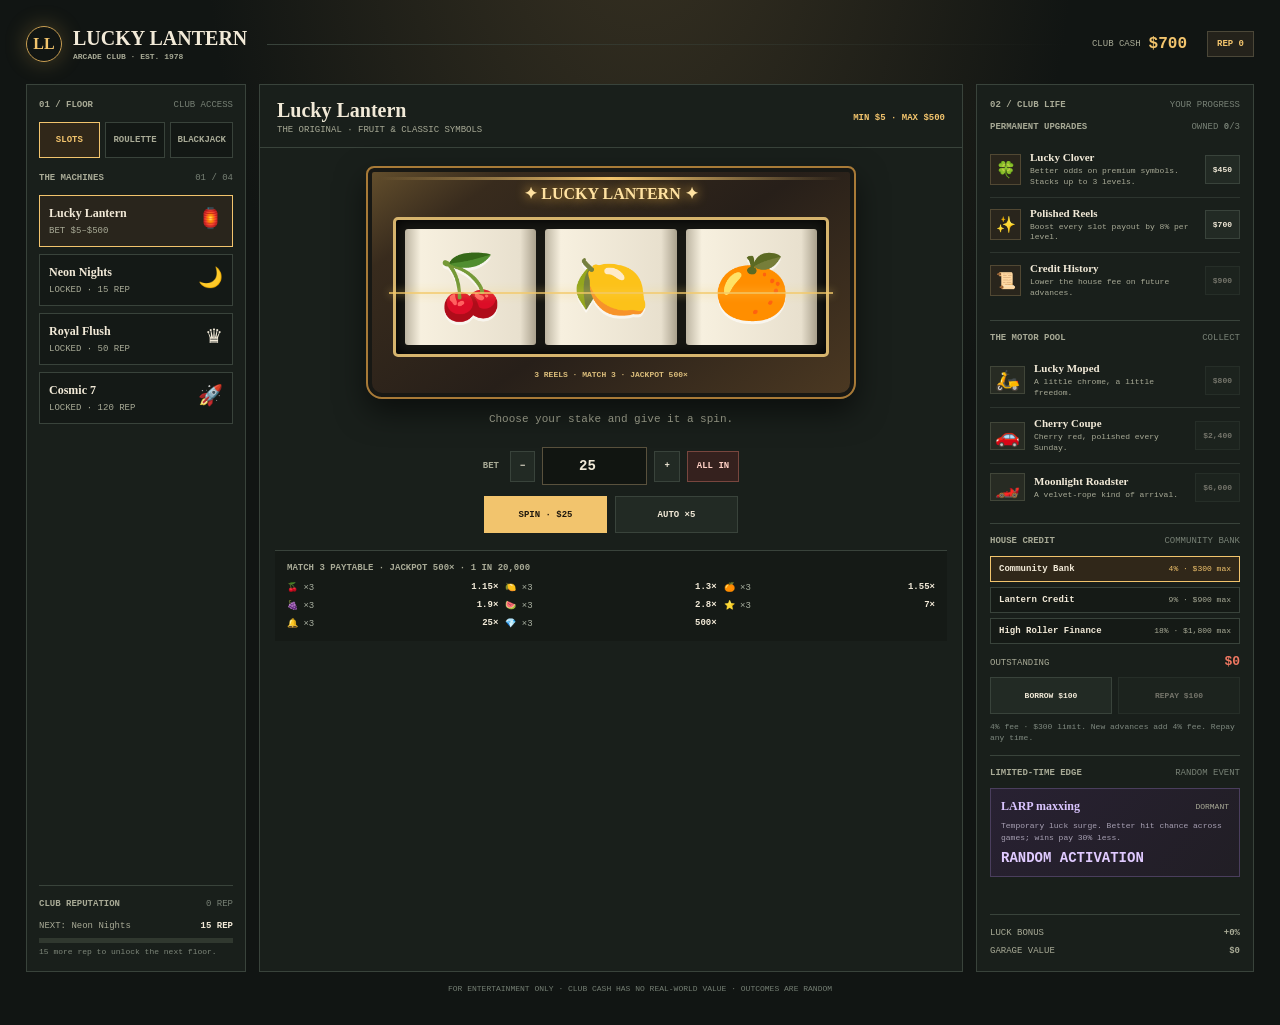
==== commit 763c8dca: "Treti verze" ====
--- a/index.html
+++ b/index.html
@@ -43,7 +43,7 @@
     .rail { min-height:700px; padding:15px 12px; display:flex; flex-direction:column; }
     .eyebrow { display:flex; align-items:center; justify-content:space-between; margin:0 0 12px; color:var(--muted); font:800 9px monospace; letter-spacing:0; }
     .eyebrow span:last-child { color:#778075; font-weight:500; }
-    .nav-tabs { display:grid; grid-template-columns:1fr 1fr; gap:6px; margin-bottom:15px; }
+    .nav-tabs { display:grid; grid-template-columns:repeat(3,1fr); gap:5px; margin-bottom:15px; }
     .tab { min-height:36px; border:1px solid var(--line); background:#131815; color:var(--muted); font:800 9px monospace; cursor:pointer; }
     .tab.active { border-color:var(--gold); background:#302719; color:var(--gold); }
     .machine-list { display:grid; gap:7px; }
@@ -127,6 +127,31 @@
     .roulette-bet-row { display:flex;align-items:center;justify-content:center;gap:7px;margin:13px 0; }
     .roulette-bet-row .bet-input { width:100px; }
     .roulette-note { margin:0;color:#838c7f;text-align:center;font:9px/1.4 monospace; }
+    .bj-table { width:min(500px,100%); min-height:350px; margin:8px auto 12px; padding:22px 15px; display:flex;flex-direction:column;justify-content:space-between;border:7px solid #8b6539;border-radius:46% / 19%;background:radial-gradient(ellipse,#237350 0,#14583e 52%,#0c3c2c 100%);box-shadow:inset 0 0 0 3px #30251b,0 8px 24px #0007; }
+    .bj-hand { display:flex;flex-direction:column;align-items:center;gap:8px; }
+    .bj-label { color:#d1d7c8;font:800 9px monospace; }
+    .bj-label b { margin-left:7px;color:var(--gold);font-size:13px; }
+    .bj-cards { min-height:105px;display:flex;align-items:center;justify-content:center;gap:7px; }
+    .bj-card { width:62px;height:88px;position:relative;display:grid;place-items:center;border:1px solid #d7d0bf;border-radius:5px;background:linear-gradient(145deg,#fffdf4,#e6e0cf);color:#24241f;font:700 29px Georgia,serif;box-shadow:0 4px 9px #0005;animation:cardDeal .23s ease-out both; }
+    .bj-card.red { color:#bd3f3a; }
+    .bj-card small { position:absolute;left:5px;top:4px;font:700 10px/1 Georgia,serif; }
+    .bj-card small.bottom { left:auto;top:auto;right:5px;bottom:4px;transform:rotate(180deg); }
+    .bj-card.hidden-card { background:repeating-linear-gradient(45deg,#1d4e3b 0 6px,#27694d 6px 12px);border:2px solid #d5b66c; }
+    .bj-message { min-height:38px;display:grid;place-items:center;color:#f4d58c;text-align:center;font:11px monospace; }
+    .bj-actions { display:flex;justify-content:center;gap:7px;margin-bottom:12px; }
+    .bj-actions .btn { min-width:82px; }
+    @keyframes cardDeal { from{opacity:0;transform:translateY(-15px) rotate(-4deg)} to{opacity:1;transform:translateY(0) rotate(0)} }
+    .bank-choices { display:grid;gap:5px;margin-bottom:10px; }
+    .bank-choice { width:100%;padding:7px 8px;display:flex;justify-content:space-between;gap:8px;border:1px solid var(--line);background:#151a16;color:var(--muted);text-align:left;font:8px monospace;cursor:pointer; }
+    .bank-choice.selected { border-color:var(--gold);background:#302719;color:var(--gold); }
+    .bank-choice strong { color:var(--cream);font-size:9px; }
+    .bank-choice span:last-child { text-align:right; }
+    .larp-card { padding:10px;border:1px solid #4a3e5d;background:linear-gradient(130deg,#282132,#211e25); }
+    .larp-head { display:flex;justify-content:space-between;align-items:center;gap:6px; }
+    .larp-head strong { color:#dac5ff;font:700 12px Georgia,serif; }
+    .larp-state { color:var(--muted);font:8px monospace; }
+    .larp-card p { margin:6px 0 0;color:#a7a0b3;font:8px/1.4 monospace; }
+    .larp-timer { margin-top:7px;color:#e0caff;font:700 14px monospace; }
 
     .club { min-height:700px; padding:15px 13px; display:flex;flex-direction:column; }
     .club-section { padding:0 0 12px; border-bottom:1px solid var(--line); margin-bottom:12px; }
@@ -157,7 +182,7 @@
     @media(max-width:760px) {
       .page{padding:12px 9px 22px}.topbar{gap:10px;margin-bottom:10px}.brand-name{font-size:17px}.brand-mark{width:31px;height:31px}.wallet{font-size:8px}.level-chip{padding:6px;font-size:8px}
       .columns{display:flex;flex-direction:column;gap:9px}.main-panel{order:1;min-height:0}.rail{order:2;min-height:0}.club{order:3;display:flex;min-height:0}.club-section{border-right:0;border-bottom:1px solid var(--line);padding-right:0;padding-bottom:12px;margin-bottom:11px}.club-section:last-of-type{border-bottom:0;margin-bottom:0}
-      .machine-list{grid-template-columns:repeat(2,minmax(0,1fr))}.rail-bottom{margin-top:12px}.machine-art{margin-top:12px;padding:18px 16px 14px}.reel{height:95px;font-size:53px}.marquee{font-size:14px}.paytable-grid{grid-template-columns:repeat(2,1fr)}
+      .machine-list{grid-template-columns:repeat(2,minmax(0,1fr))}.rail-bottom{margin-top:12px}.machine-art{margin-top:12px;padding:18px 16px 14px}.reel{height:95px;font-size:53px}.marquee{font-size:14px}.paytable-grid{grid-template-columns:repeat(2,1fr)}.bj-table{min-height:315px}.bj-card{width:53px;height:78px;font-size:25px}.bj-actions .btn{min-width:66px;padding:0 7px}
       .roulette{padding:12px}.wheel-wrap{width:220px;height:220px}.wheel{width:202px;height:202px}.roulette-options{grid-template-columns:repeat(3,1fr)}.roulette-pick{font-size:8px}
     }
     @media(max-width:390px) {
@@ -232,6 +257,7 @@
         <section class="club-section"><h3 class="club-title"><span>PERMANENT UPGRADES</span><span>OWNED <b id="upgradeCount">0</b>/3</span></h3><div id="upgrades"></div></section>
         <section class="club-section"><h3 class="club-title"><span>THE MOTOR POOL</span><span>COLLECT</span></h3><div id="assets"></div></section>
         <section class="club-section"><h3 class="club-title"><span>HOUSE CREDIT</span><span id="bankLabel">PICK A BANK</span></h3><div id="bankChoices" class="bank-choices"></div><div class="loan-balance"><span>OUTSTANDING</span><strong id="debt">$0</strong></div><div class="loan-actions"><button id="borrowButton" class="btn">BORROW</button><button id="repayButton" class="btn">REPAY $100</button></div><p id="loanNote" class="loan-note">Compare lenders: lower rates have smaller credit lines.</p></section>
+        <section class="club-section"><h3 class="club-title"><span>LIMITED-TIME EDGE</span><span>RANDOM EVENT</span></h3><div id="larpCard" class="larp-card"><div class="larp-head"><strong>LARP maxxing</strong><span id="larpState" class="larp-state">DORMANT</span></div><p>Temporary luck surge. Better hit chance across games; wins pay 30% less.</p><div id="larpTimer" class="larp-timer">--:--</div></div></section>
         <div class="rail-bottom"><div class="divider"></div><div class="stat-line"><span>LUCK BONUS</span><b id="luckStat">+0%</b></div><div class="stat-line" style="margin-top:8px"><span>GARAGE VALUE</span><b id="garageValue">$0</b></div></div>
       </aside>
     </div>
@@ -244,11 +270,17 @@
       "use strict";
       const $ = (id) => document.getElementById(id);
       const machines = [
-        { id:"lantern", name:"Lucky Lantern", icon:"🏮", rep:0, subtitle:"THE ORIGINAL · FRUIT & CLASSIC SYMBOLS", betMin:5, betMax:500, jackpot:500, weights:[26,22,18,14,10,7,2.8,.18], symbols:["🍒","🍋","🍊","🍇","🍉","⭐","🔔","💎"], payouts:[1.3,1.7,2.2,3.2,5,9,22,500] },
-        { id:"neon", name:"Neon Nights", icon:"🌙", rep:15, subtitle:"AFTER HOURS · NEON & LUCKY SEVENS", betMin:10, betMax:900, jackpot:800, weights:[24,21,18,15,11,7,3.5,.12], symbols:["🌙","💜","⚡","🎲","🃏","7️⃣","👑","🌟"], payouts:[1.5,1.8,2.4,3.5,5,12,30,800] },
-        { id:"royal", name:"Royal Flush", icon:"♛", rep:50, subtitle:"HIGH ROLLER · GEMS & ROYALTY", betMin:25, betMax:2000, jackpot:1500, weights:[27,22,18,14,10,6,2.8,.08], symbols:["♦️","♣️","♥️","♠️","🪙","💍","👑","💠"], payouts:[1.5,2,2.7,4,7,15,45,1500] },
-        { id:"cosmos", name:"Cosmic 7", icon:"🚀", rep:120, subtitle:"OUTER LIMITS · GALACTIC JACKPOT", betMin:50, betMax:5000, jackpot:3000, weights:[25,22,18,14,10,7,3.8,.035], symbols:["🪐","🌑","☄️","🛸","🌌","👾","🚀","🌠"], payouts:[1.5,2.2,3,5,8,18,60,3000] }
+        { id:"lantern", name:"Lucky Lantern", icon:"🏮", rep:0, subtitle:"THE ORIGINAL · FRUIT & CLASSIC SYMBOLS", betMin:5, betMax:500, jackpot:500, weights:[30,24,18,13,8,4,1.5,.18], symbols:["🍒","🍋","🍊","🍇","🍉","⭐","🔔","💎"], payouts:[1.15,1.3,1.55,1.9,2.8,7,25,500] },
+        { id:"neon", name:"Neon Nights", icon:"🌙", rep:15, subtitle:"AFTER HOURS · NEON & LUCKY SEVENS", betMin:10, betMax:900, jackpot:800, weights:[28,23,18,13,9,5,1.6,.12], symbols:["🌙","💜","⚡","🎲","🃏","7️⃣","👑","🌟"], payouts:[1.2,1.4,1.7,2.1,3,8,32,800] },
+        { id:"royal", name:"Royal Flush", icon:"♛", rep:50, subtitle:"HIGH ROLLER · GEMS & ROYALTY", betMin:25, betMax:2000, jackpot:1500, weights:[29,23,18,13,8,4.5,1.2,.08], symbols:["♦️","♣️","♥️","♠️","🪙","💍","👑","💠"], payouts:[1.2,1.5,1.8,2.4,3.5,10,50,1500] },
+        { id:"cosmos", name:"Cosmic 7", icon:"🚀", rep:120, subtitle:"OUTER LIMITS · GALACTIC JACKPOT", betMin:50, betMax:5000, jackpot:3000, weights:[27,23,18,13,9,5,1.3,.035], symbols:["🪐","🌑","☄️","🛸","🌌","👾","🚀","🌠"], payouts:[1.2,1.5,2,2.8,4,12,70,3000] }
       ];
+      const banks=[
+        {id:"community",name:"Community Bank",rate:4,limit:300,advance:100,perk:"4% fee · $300 limit"},
+        {id:"lantern",name:"Lantern Credit",rate:9,limit:900,advance:250,perk:"9% fee · $900 limit"},
+        {id:"highroller",name:"High Roller Finance",rate:18,limit:1800,advance:500,perk:"18% fee · $1,800 limit"}
+      ];
+      const wheelOrder=[0,32,15,19,4,21,2,25,17,34,6,27,13,36,11,30,8,23,10,5,24,16,33,1,20,14,31,9,22,18,29,7,28,12,35,3,26];
       const upgrades = [
         { id:"clover", name:"Lucky Clover", icon:"🍀", description:"Better odds on premium symbols. Stacks up to 3 levels.", cost:450, max:3, effects:[3,6,10] },
         { id:"polish", name:"Polished Reels", icon:"✨", description:"Boost every slot payout by 8% per level.", cost:700, max:3, effects:[8,16,24] },
@@ -267,7 +299,7 @@
         {id:"number",label:"STRAIGHT · PICK #",mult:35}
       ];
       const redNumbers=new Set([1,3,5,7,9,12,14,16,18,19,21,23,25,27,30,32,34,36]);
-      const freshSave={cash:700,rep:0,debt:0,unlockedMachines:["lantern"],machine:"lantern",upgrades:{},ownedAssets:[],selectedPick:"red",lastSpin:null};
+      const freshSave={cash:700,rep:0,debt:0,bank:"community",unlockedMachines:["lantern"],machine:"lantern",upgrades:{},ownedAssets:[],selectedPick:"red",lastSpin:null,larpUntil:0,bjBet:25};
       let save;
       try { save={...freshSave,...JSON.parse(localStorage.getItem("lucky-lantern-save")||"{}")} } catch { save={...freshSave}; }
       save.upgrades={...freshSave.upgrades,...(save.upgrades||{})};
@@ -275,6 +307,8 @@
       save.ownedAssets=Array.isArray(save.ownedAssets)?save.ownedAssets:[];
       if(!machines.some(m=>m.id===save.machine)||!save.unlockedMachines.includes(save.machine))save.machine="lantern";
       let activeView="slots",spinning=false,autoRemaining=0,selectedNumber=17,toastTimer=0;
+      const bj={active:false,player:[],dealer:[],hidden:false,wager:0,canDouble:false,message:"Place your bet and deal in.",deck:[]};
+      let nextLarpCheck=Date.now()+12000+Math.random()*18000;
 
       function persist(){localStorage.setItem("lucky-lantern-save",JSON.stringify(save));}
       function cash(){return Math.max(0,Math.floor(Number(save.cash)||0));}
@@ -282,24 +316,43 @@
       function upgradeLevel(id){return Math.max(0,Number(save.upgrades[id])||0);}
       function luckBonus(){return upgradeLevel("clover")?upgrades[0].effects[upgradeLevel("clover")-1]:0;}
       function payoutBonus(){return upgradeLevel("polish")*8;}
-      function creditFee(){return Math.max(4,12-upgradeLevel("credit")*4);}
-      function maxDebt(){return 1000;}
+      function bank(){return banks.find(b=>b.id===save.bank)||banks[0];}
+      function creditFee(){return Math.max(3,bank().rate-upgradeLevel("credit")*2);}
+      function maxDebt(){return bank().limit;}
       function fmt(value){return "$"+Math.floor(value).toLocaleString("en-US");}
       function notify(message){const el=$("toast");el.textContent=message;el.classList.add("visible");clearTimeout(toastTimer);toastTimer=setTimeout(()=>el.classList.remove("visible"),2600);}
       function addRep(amount=1){save.rep+=amount;}
       function currentBet(input,m){const n=Math.floor(Number(input.value)||0);return Math.max(m.betMin,Math.min(m.betMax,Math.floor(n/5)*5||m.betMin));}
-      function effectiveWeights(m){const w=[...m.weights];const luck=luckBonus()/100;if(luck<=0)return w;for(let i=4;i<w.length;i++)w[i]*=1+luck*(i-2)*.72;return w;}
-      function weightedSymbol(m){const weights=effectiveWeights(m);const total=weights.reduce((a,b)=>a+b,0);let n=Math.random()*total;for(let i=0;i<weights.length;i++){n-=weights[i];if(n<=0)return i;}return 0;}
+      function larpActive(){return Number(save.larpUntil)>Date.now();}
+      function larpMultiplier(){return larpActive()?0.7:1;}
+      function maybeActivateLarp(){
+        if(larpActive())return false;
+        if(Math.random()<.055){save.larpUntil=Date.now()+120000;notify("LARP maxxing activated! Two minutes of boosted luck.");return true;}
+        return false;
+      }
+      function effectiveWeights(m){const w=[...m.weights];const luck=luckBonus()/100+(larpActive()?0.32:0);if(luck<=0)return w;for(let i=4;i<w.length;i++)w[i]*=1+luck*(i-2)*.72;return w;}
+      function weightedSymbol(m,excludeJackpot=false){const weights=effectiveWeights(m);if(excludeJackpot)weights.pop();const total=weights.reduce((a,b)=>a+b,0);let n=Math.random()*total;for(let i=0;i<weights.length;i++){n-=weights[i];if(n<=0)return i;}return 0;}
+      function drawCard(){if(!bj.deck.length){for(const suit of ["♠","♥","♦","♣"])for(const rank of ["A","2","3","4","5","6","7","8","9","10","J","Q","K"])bj.deck.push({rank,suit});}return bj.deck.pop();}
+      function cardValue(card){if(card.rank==="A")return 11;if(["K","Q","J"].includes(card.rank))return 10;return Number(card.rank);}
+      function handValue(cards){let total=cards.reduce((sum,c)=>sum+cardValue(c),0);let aces=cards.filter(c=>c.rank==="A").length;while(total>21&&aces){total-=10;aces--;}return total;}
+      function larpTick(){
+        const now=Date.now();
+        if(!larpActive()&&now>=nextLarpCheck){nextLarpCheck=now+15000+Math.random()*45000;if(Math.random()<.38){save.larpUntil=now+120000;notify("LARP maxxing just kicked in! Boosted luck for 2 minutes.");persist();}}
+        const left=Math.max(0,Number(save.larpUntil)-now);
+        $("larpState").textContent=left?"ACTIVE · ×1.4 HIT CHANCE":"DORMANT";
+        $("larpTimer").textContent=left?`${String(Math.floor(left/60000)).padStart(2,"0")}:${String(Math.floor(left/1000)%60).padStart(2,"0")}`:"RANDOM ACTIVATION";
+        $("larpCard").classList.toggle("active",Boolean(left));
+      }
       function oddsLabel(weight){return `${(weight*100).toFixed(weight<1?2:0)}% weight`;}
       function renderMachines(){
         const list=$("machineList");list.replaceChildren();
         machines.forEach((m,index)=>{
           const owned=save.unlockedMachines.includes(m.id),button=document.createElement("button");button.type="button";
-          button.className=`machine-choice${save.machine===m.id&&activeView==="slots"?" active":""}`;button.disabled=!owned;
+          button.className=`machine-choice${save.machine===m.id&&activeView==="slots"?" active":""}`;
           const icon=document.createElement("span");icon.className="machine-icon";icon.textContent=m.icon;
           const name=document.createElement("strong");name.textContent=m.name;
-          const meta=document.createElement("small");meta.textContent=owned?`BET ${fmt(m.betMin)}–${fmt(m.betMax)}`:`${m.rep} REP TO UNLOCK`;
-          button.append(icon,name,meta);button.addEventListener("click",()=>{if(owned){save.machine=m.id;persist();renderAll();}});list.append(button);
+          const meta=document.createElement("small");meta.textContent=owned?`BET ${fmt(m.betMin)}–${fmt(m.betMax)}`:`LOCKED · ${m.rep} REP`;
+          button.append(icon,name,meta);button.addEventListener("click",()=>{save.machine=m.id;persist();renderAll();});list.append(button);
         });
         $("machineCount").textContent=`${String(save.unlockedMachines.length).padStart(2,"0")} / ${String(machines.length).padStart(2,"0")}`;
       }
@@ -346,14 +399,27 @@
         $("cash").textContent=fmt(cash());$("levelChip").textContent=`REP ${save.rep}`;
         $("debt").textContent=fmt(save.debt);$("luckStat").textContent=`+${luckBonus()}%`;
         $("garageValue").textContent=fmt(assets.filter(a=>save.ownedAssets.includes(a.id)).reduce((sum,a)=>sum+a.cost,0));
-        $("borrowButton").disabled=save.debt>=maxDebt()||spinning;
-        $("borrowButton").textContent=save.debt>=maxDebt()?"CREDIT MAXED":"BORROW $250";
+        renderBanks();
+        const available=Math.max(0,maxDebt()-save.debt);
+        $("borrowButton").disabled=available<=0||spinning;
+        $("borrowButton").textContent=available<=0?"CREDIT MAXED":`BORROW ${fmt(Math.min(bank().advance,available))}`;
         $("repayButton").disabled=save.debt<=0||cash()<=0||spinning;
-        $("loanNote").textContent=`Borrow up to ${fmt(maxDebt())}. Each advance adds a ${creditFee()}% fee. Repay any time.`;
+        $("bankLabel").textContent=bank().name.toUpperCase();
+        $("loanNote").textContent=`${bank().perk}. New advances add ${creditFee()}% fee. Repay any time.`;
+        larpTick();
         renderProgress();renderUpgrades();renderAssets();
       }
+      function renderBanks(){
+        const wrap=$("bankChoices");wrap.replaceChildren();
+        banks.forEach(b=>{
+          const button=document.createElement("button");button.type="button";button.className=`bank-choice${save.bank===b.id?" selected":""}`;
+          const name=document.createElement("strong");name.textContent=b.name;
+          const perk=document.createElement("span");perk.textContent=`${b.rate}% · ${fmt(b.limit)} max`;
+          button.append(name,perk);button.disabled=spinning;button.addEventListener("click",()=>{save.bank=b.id;persist();renderAll();});wrap.append(button);
+        });
+      }
       function renderPaytable(){
-        const m=machine();$("paytableTitle").textContent=`PAYTABLE · MATCH 3 · JACKPOT ${m.jackpot}×`;
+        const m=machine();$("paytableTitle").textContent=`MATCH 3 PAYTABLE · JACKPOT ${m.jackpot}× · 1 IN 20,000`;
         const grid=$("paytableGrid");grid.replaceChildren();
         m.symbols.forEach((symbol,index)=>{
           const row=document.createElement("div");row.className="pay-item";
@@ -364,8 +430,8 @@
       }
       function renderSlot(){
         const m=machine(),unlocked=save.unlockedMachines.includes(m.id);
-        $("gameTitle").textContent=m.name;$("gameSubtitle").textContent=m.subtitle;
-        $("machineStatus").textContent=unlocked?`MIN ${fmt(m.betMin)} · MAX ${fmt(m.betMax)}`:`REQUIRES ${m.rep} REP`;
+        if(activeView==="slots"){$("gameTitle").textContent=m.name;$("gameSubtitle").textContent=m.subtitle;
+        $("machineStatus").textContent=unlocked?`MIN ${fmt(m.betMin)} · MAX ${fmt(m.betMax)}`:`REQUIRES ${m.rep} REP`;}
         $("machineNameplate").textContent=`3 REELS · MATCH 3 · JACKPOT ${m.jackpot}×`;
         $("machineArt").querySelector(".marquee").textContent=`✦   ${m.name.toUpperCase()}   ✦`;
         const bet=$("slotBet");bet.min=m.betMin;bet.max=m.betMax;bet.step=5;
@@ -377,10 +443,27 @@
         $("spinButton").textContent=`SPIN · ${fmt(currentBet(bet,m))}`;
         $("spinButton").disabled=spinning||!unlocked||cash()<m.betMin;
         $("allIn").disabled=spinning||!unlocked||cash()<m.betMin;
-        $("autoButton").disabled=spinning||!unlocked||cash()<m.betMin;
+        $("autoButton").disabled=(spinning&&autoRemaining===0)||!unlocked||cash()<m.betMin;
+        $("autoButton").textContent=autoRemaining>0?"STOP AUTO":"AUTO ×5";
         renderPaytable();renderMachines();
       }
+      function renderWheel(){
+        const svg=$("wheelPockets");
+        if(svg.childElementCount)return;
+        const ns="http://www.w3.org/2000/svg",cx=115,cy=115,outer=108,inner=44,sector=360/wheelOrder.length;
+        wheelOrder.forEach((number,index)=>{
+          const start=(-90+index*sector)*Math.PI/180,end=(-90+(index+1)*sector)*Math.PI/180;
+          const x1=cx+outer*Math.cos(start),y1=cy+outer*Math.sin(start),x2=cx+outer*Math.cos(end),y2=cy+outer*Math.sin(end);
+          const ix2=cx+inner*Math.cos(end),iy2=cy+inner*Math.sin(end),ix1=cx+inner*Math.cos(start),iy1=cy+inner*Math.sin(start);
+          const path=document.createElementNS(ns,"path");path.setAttribute("d",`M ${x1} ${y1} A ${outer} ${outer} 0 0 1 ${x2} ${y2} L ${ix2} ${iy2} A ${inner} ${inner} 0 0 0 ${ix1} ${iy1} Z`);
+          path.setAttribute("fill",number===0?"#138253":redNumbers.has(number)?"#b83b36":"#222a25");path.setAttribute("stroke","#d0b16c");path.setAttribute("stroke-width",".8");svg.append(path);
+          const angle=(-90+(index+.5)*sector)*Math.PI/180,r=82;
+          const text=document.createElementNS(ns,"text");text.setAttribute("x",cx+r*Math.cos(angle));text.setAttribute("y",cy+r*Math.sin(angle));text.setAttribute("fill","#fff2d1");text.setAttribute("font-size","8");text.setAttribute("font-family","monospace");text.setAttribute("font-weight","700");text.setAttribute("text-anchor","middle");text.setAttribute("dominant-baseline","middle");text.textContent=number;svg.append(text);
+        });
+        const hub=document.createElementNS(ns,"circle");hub.setAttribute("cx",cx);hub.setAttribute("cy",cy);hub.setAttribute("r",inner-1);hub.setAttribute("fill","#191d18");hub.setAttribute("stroke","#dbb664");hub.setAttribute("stroke-width","2");svg.append(hub);
+      }
       function renderRoulette(){
+        renderWheel();
         const wrap=$("rouletteOptions");wrap.replaceChildren();
         wheelPicks.forEach(p=>{
           const b=document.createElement("button");b.className=`roulette-pick ${p.color||""}${save.selectedPick===p.id?" selected":""}`;b.textContent=p.id==="number"?`# ${selectedNumber}`:p.label;
@@ -395,14 +478,34 @@
         $("rouletteSpin").disabled=spinning||cash()<5;
         $("rouletteAllIn").disabled=spinning||cash()<5;
       }
-      function renderAll(){renderClub();renderSlot();renderRoulette();persist();}
+      function renderBlackjack(){
+        const renderCards=(target,cards,hideHole=false)=>{
+          target.replaceChildren();cards.forEach((card,index)=>{
+            const item=document.createElement("div");item.className=`bj-card${card.suit==="♥"||card.suit==="♦"?" red":""}${hideHole&&index===1?" hidden-card":""}`;
+            if(!(hideHole&&index===1)){item.textContent=card.suit;const top=document.createElement("small");top.textContent=card.rank+card.suit;const bottom=document.createElement("small");bottom.className="bottom";bottom.textContent=card.rank+card.suit;item.append(top,bottom);}
+            target.append(item);
+          });
+        };
+        renderCards($("playerCards"),bj.player);renderCards($("dealerCards"),bj.dealer,bj.active&&bj.hidden);
+        $("playerTotal").textContent=bj.player.length?String(handValue(bj.player)):"—";
+        $("dealerTotal").textContent=bj.dealer.length?(bj.active&&bj.hidden?String(cardValue(bj.dealer[0]))+" + ?":String(handValue(bj.dealer))):"—";
+        $("bjMessage").textContent=bj.message;
+        $("bjBet").value=bj.wager||save.bjBet||25;
+        $("bjDeal").disabled=spinning||bj.active||cash()<10;
+        $("bjHit").disabled=spinning||!bj.active;
+        $("bjStand").disabled=spinning||!bj.active;
+        $("bjDouble").disabled=spinning||!bj.active||!bj.canDouble||cash()<bj.wager;
+        $("bjAllIn").disabled=spinning||bj.active||cash()<10;
+      }
+      function renderAll(){renderClub();renderSlot();renderRoulette();renderBlackjack();persist();}
 
       function setView(view){
         if(spinning)return;activeView=view;
-        $("slotView").hidden=view!=="slots";$("rouletteView").hidden=view!=="roulette";
-        $("slotsTab").classList.toggle("active",view==="slots");$("rouletteTab").classList.toggle("active",view==="roulette");
+        $("slotView").hidden=view!=="slots";$("rouletteView").hidden=view!=="roulette";$("blackjackView").hidden=view!=="blackjack";
+        $("slotsTab").classList.toggle("active",view==="slots");$("rouletteTab").classList.toggle("active",view==="roulette");$("blackjackTab").classList.toggle("active",view==="blackjack");
         $("machineHeading").hidden=view!=="slots";$("machineList").hidden=view!=="slots";
         if(view==="roulette"){$("gameTitle").textContent="Roulette";$("gameSubtitle").textContent="EUROPEAN WHEEL · SINGLE ZERO · CLUB CASH";$("machineStatus").textContent="HOUSE EDGE 2.70%";}
+        else if(view==="blackjack"){$("gameTitle").textContent="Blackjack";$("gameSubtitle").textContent="21 TABLE · DEALER STANDS ON SOFT 17";$("machineStatus").textContent="3:2 NATURAL PAYOUT";renderBlackjack();}
         else renderSlot();
       }
 
@@ -411,19 +514,24 @@
         let bet=forceAllIn?Math.min(cash(),m.betMax):currentBet($("slotBet"),m);
         bet=Math.max(m.betMin,Math.min(m.betMax,bet));
         if(cash()<bet){notify("Not enough club cash for that wager.");return;}
-        save.cash-=bet;addRep(1);spinning=true;persist();renderAll();
+        save.cash-=bet;addRep(1);maybeActivateLarp();spinning=true;persist();renderAll();
         $("slotBet").value=bet;$("spinButton").disabled=true;$("autoButton").disabled=true;$("allIn").disabled=true;
         $("machineStatus").textContent="REELS IN MOTION…";$("slotResult").textContent="Good luck. The reels are turning.";$("slotResult").className="result-line";
         const reels=[0,1,2].map(i=>$("reel"+i));reels.forEach((r,i)=>{r.classList.add("spinning");let count=0;const timer=setInterval(()=>{r.textContent=m.symbols[Math.floor(Math.random()*m.symbols.length)];count++;if(count>14+i*7)clearInterval(timer);},55);});
-        const final=[weightedSymbol(m),weightedSymbol(m),weightedSymbol(m)];
+        let final;
+        const jackpotRoll=Math.random()<1/20000;
+        const baseHitChance=.30+luckBonus()*.003+(larpActive() ? 0.15 : 0);
+        const regularWin=!jackpotRoll&&Math.random()<Math.min(.62,baseHitChance);
+        if(jackpotRoll)final=[m.symbols.length-1,m.symbols.length-1,m.symbols.length-1];
+        else if(regularWin){const match=weightedSymbol(m,true);final=[match,match,match];}
+        else final=[weightedSymbol(m),weightedSymbol(m),weightedSymbol(m)];
         const win=final[0]===final[1]&&final[1]===final[2];
-        let multiplier=win?m.payouts[final[0]]:nearMiss(final,m)?0:0;
-        if(final.every(i=>i===m.symbols.length-1)&&!win)multiplier=0;
+        const multiplier=win?m.payouts[final[0]]:0;
         const bonus=upgradeLevel("polish")*0.08;
-        const payout=win?Math.floor(bet*multiplier*(1+bonus)):0;
+        const payout=win?Math.floor(bet*multiplier*(1+bonus)*larpMultiplier()):0;
         setTimeout(()=>{
           reels.forEach((r,i)=>{r.classList.remove("spinning");r.textContent=m.symbols[final[i]];});
-          if(payout>0){save.cash+=payout;$("machineArt").classList.remove("win-flash");void $("machineArt").offsetWidth;$("machineArt").classList.add("win-flash");$("slotResult").textContent=multiplier>=m.jackpot?`JACKPOT! ${fmt(payout)} returned!`:`Winner! ${m.symbols[final[0]]} pays ${fmt(payout)}.`;$("slotResult").className="result-line win";}
+          if(payout>0){save.cash+=payout;$("machineArt").classList.remove("win-flash");void $("machineArt").offsetWidth;$("machineArt").classList.add("win-flash");$("slotResult").textContent=multiplier>=m.jackpot?`JACKPOT! ${fmt(payout)} returned!`:`Winner! ${m.symbols[final[0]]} pays ${fmt(payout)}${larpActive()?" · LARP 30% cut":""}.`;$("slotResult").className="result-line win";}
           else {$("machineArt").classList.remove("lose-shake");void $("machineArt").offsetWidth;$("machineArt").classList.add("lose-shake");$("slotResult").textContent=nearMiss(final,m)?"So close. One symbol away.":"No match this time. Try another line.";$("slotResult").className="result-line lose";}
           $("machineStatus").textContent=payout>0?`PAID ${fmt(payout)}`:`WAGER ${fmt(bet)} · NO WIN`;
           save.lastSpin={machine:m.id,text:$("slotResult").textContent,win:payout>0};spinning=false;persist();renderAll();
@@ -435,33 +543,78 @@
       function spinRoulette(allIn=false){
         if(spinning)return;const bet=allIn?cash():Math.max(5,Math.floor(Number($("rouletteBet").value)||5));
         if(bet<5||cash()<bet){notify("Not enough club cash for that wager.");return;}
-        save.cash-=bet;addRep(1);spinning=true;persist();renderAll();
+        save.cash-=bet;addRep(1);maybeActivateLarp();spinning=true;persist();renderAll();
         $("rouletteSpin").disabled=true;$("wheelResult").textContent="The ball is in motion…";
-        const result=Math.floor(Math.random()*37);const wheel=$("wheel");
-        const turns=1440+Math.random()*720+(360-result*360/37);
+        const pick=wheelPicks.find(p=>p.id===save.selectedPick);
+        let result=Math.floor(Math.random()*37);
+        if(larpActive()&&!winsRoulette(result,pick)&&Math.random()<.28){let tries=0;while(!winsRoulette(result,pick)&&tries++<500)result=Math.floor(Math.random()*37);}
+        const wheel=$("wheel"),ballNode=$("rouletteBall"),index=wheelOrder.indexOf(result);
+        const sector=360/wheelOrder.length,offset=(360-((index+.5)*sector)%360)%360;
+        const turns=1800+Math.random()*360+offset;
         wheel.style.transform=`rotate(${turns}deg)`;
+        ballNode.classList.add("rolling");ballNode.style.transform=`rotate(${1800+Math.random()*360}deg)`;
         setTimeout(()=>{
-          const pick=wheelPicks.find(p=>p.id===save.selectedPick);let won=false;
-          if(pick.id==="red")won=result!==0&&redNumbers.has(result);
-          else if(pick.id==="black")won=result!==0&&!redNumbers.has(result);
-          else if(pick.id==="even")won=result!==0&&result%2===0;
-          else if(pick.id==="odd")won=result%2===1;
-          else if(pick.id==="low")won=result>=1&&result<=18;
-          else if(pick.id==="high")won=result>=19&&result<=36;
-          else if(pick.id==="dozen1")won=result>=1&&result<=12;
-          else if(pick.id==="dozen2")won=result>=13&&result<=24;
-          else if(pick.id==="dozen3")won=result>=25&&result<=36;
-          else if(pick.id==="number")won=result===selectedNumber;
-          const payout=won?bet*(pick.mult+1):0;if(payout)save.cash+=payout;
+          ballNode.classList.remove("rolling");let won=winsRoulette(result,pick);
+          const payout=won?Math.floor(bet*(pick.mult+1)*larpMultiplier()):0;if(payout)save.cash+=payout;
           const color=result===0?"GREEN":redNumbers.has(result)?"RED":"BLACK";
-          $("wheelNumber").textContent=String(result);$("wheelResult").textContent=won?`${result} ${color} · YOU WIN ${fmt(payout)}`:`${result} ${color} · ${pick.label} MISSED`;
+          $("wheelNumber").textContent=String(result);$("wheelResult").textContent=won?`${result} ${color} · YOU WIN ${fmt(payout)}${larpActive()?" · LARP 30% CUT":""}`:`${result} ${color} · ${pick.label} MISSED`;
           $("wheelResult").style.color=won?"var(--gold)":"var(--muted)";
           spinning=false;persist();renderAll();
         },3200);
       }
+      function winsRoulette(result,pick){
+        if(pick.id==="red")return result!==0&&redNumbers.has(result);
+        if(pick.id==="black")return result!==0&&!redNumbers.has(result);
+        if(pick.id==="even")return result!==0&&result%2===0;
+        if(pick.id==="odd")return result%2===1;
+        if(pick.id==="low")return result>=1&&result<=18;
+        if(pick.id==="high")return result>=19&&result<=36;
+        if(pick.id==="dozen1")return result>=1&&result<=12;
+        if(pick.id==="dozen2")return result>=13&&result<=24;
+        if(pick.id==="dozen3")return result>=25&&result<=36;
+        return pick.id==="number"&&result===selectedNumber;
+      }
+
+      function blackjackStart(allIn=false){
+        if(spinning||bj.active||cash()<10)return;
+        const wager=allIn?cash():Math.max(10,Math.floor(Number($("bjBet").value)||10));
+        if(wager>cash()){notify("Not enough club cash for that bet.");return;}
+        save.cash-=wager;save.bjBet=wager;addRep(1);maybeActivateLarp();
+        bj.deck=[];for(const suit of ["♠","♥","♦","♣"])for(const rank of ["A","2","3","4","5","6","7","8","9","10","J","Q","K"])bj.deck.push({rank,suit});
+        for(let i=bj.deck.length-1;i>0;i--){const j=Math.floor(Math.random()*(i+1));[bj.deck[i],bj.deck[j]]=[bj.deck[j],bj.deck[i]];}
+        bj.wager=wager;bj.player=[drawCard(),drawCard()];bj.dealer=[drawCard(),drawCard()];bj.active=true;bj.hidden=true;bj.canDouble=true;bj.message="Choose hit, stand, or double.";
+        if(larpActive()&&handValue(bj.player)!==21&&Math.random()<.08){const candidates=bj.deck.filter(c=>handValue([bj.player[0],c])===21);if(candidates.length)bj.player[1]=candidates[0];}
+        persist();renderAll();
+        if(handValue(bj.player)===21||handValue(bj.dealer)===21)blackjackSettle();
+      }
+      function blackjackHit(){
+        if(!bj.active||spinning)return;bj.player.push(drawCard());bj.canDouble=false;
+        if(handValue(bj.player)>21&&larpActive()&&Math.random()<.3){bj.player.pop();const safe=bj.deck.filter(c=>handValue([...bj.player,c])<=21);if(safe.length)bj.player.push(safe[Math.floor(Math.random()*safe.length)]);}
+        if(handValue(bj.player)>=21)blackjackSettle();else{bj.message="Another card? Hit or stand.";renderAll();}
+      }
+      function blackjackStand(){if(!bj.active||spinning)return;bj.hidden=false;while(handValue(bj.dealer)<17)bj.dealer.push(drawCard());blackjackSettle();}
+      function blackjackDouble(){
+        if(!bj.active||!bj.canDouble||cash()<bj.wager||spinning)return;
+        save.cash-=bj.wager;bj.wager*=2;save.bjBet=bj.wager;bj.player.push(drawCard());bj.canDouble=false;
+        if(handValue(bj.player)>21&&larpActive()&&Math.random()<.3){bj.player.pop();const safe=bj.deck.filter(c=>handValue([...bj.player,c])<=21);if(safe.length)bj.player.push(safe[Math.floor(Math.random()*safe.length)]);}
+        bj.hidden=false;while(handValue(bj.dealer)<17)bj.dealer.push(drawCard());blackjackSettle();
+      }
+      function blackjackSettle(){
+        const player=handValue(bj.player),dealer=handValue(bj.dealer);bj.hidden=false;bj.active=false;bj.canDouble=false;
+        const playerNatural=bj.player.length===2&&player===21,dealerNatural=bj.dealer.length===2&&dealer===21;
+        let returned=0;
+        if(player>21){bj.message=`Bust at ${player}. Hand lost.`;}
+        else if(playerNatural&&dealerNatural){returned=bj.wager;bj.message="Both blackjack. Push.";}
+        else if(playerNatural){returned=Math.floor(bj.wager*2.5);bj.message=`Blackjack! ${fmt(returned)} returned.`;}
+        else if(dealer>21||player>dealer){returned=bj.wager*2;bj.message=dealer>21?`Dealer busts. You win ${fmt(returned)}.`:`${player} beats ${dealer}. You win ${fmt(returned)}.`;}
+        else if(player===dealer){returned=bj.wager;bj.message=`Push at ${player}. Your stake is returned.`;}
+        else bj.message=`Dealer ${dealer}, you ${player}. Hand lost.`;
+        if(returned){save.cash+=Math.floor(returned*larpMultiplier());if(larpActive())bj.message+=" LARP payout reduced 30%.";}
+        persist();renderAll();
+      }
 
       function borrow(){
-        const amount=Math.min(250,maxDebt()-save.debt);if(amount<=0){notify("Your credit line is maxed out.");return;}
+        const amount=Math.min(bank().advance,maxDebt()-save.debt);if(amount<=0){notify("Your selected credit line is maxed out. Choose another bank.");return;}
         const fee=Math.ceil(amount*creditFee()/100);save.cash+=amount;save.debt+=amount+fee;persist();renderAll();notify(`Borrowed ${fmt(amount)}. ${fmt(fee)} fee added to your balance.`);
       }
       function repay(){
@@ -470,9 +623,9 @@
 
       function bind(){
         $("slotsTab").addEventListener("click",()=>setView("slots"));$("rouletteTab").addEventListener("click",()=>setView("roulette"));
+        $("blackjackTab").addEventListener("click",()=>setView("blackjack"));
         $("spinButton").addEventListener("click",()=>spinSlots());$("allIn").addEventListener("click",()=>spinSlots(true));
-        $("autoButton").addEventListener("click",()=>{if(spinning)return;autoRemaining=5;$("autoButton").textContent="STOP AUTO";spinSlots(false,true);});
-        $("autoButton").addEventListener("contextmenu",e=>{e.preventDefault();autoRemaining=0;$("autoButton").textContent="AUTO ×5";});
+        $("autoButton").addEventListener("click",()=>{if(autoRemaining>0){autoRemaining=0;$("autoButton").textContent="AUTO ×5";notify("Auto spin will stop when these reels finish.");return;}if(spinning)return;autoRemaining=5;spinSlots(false,true);});
         $("slotBet").addEventListener("input",()=>{$("spinButton").textContent=`SPIN · ${fmt(currentBet($("slotBet"),machine()))}`;});
         $("betDown").addEventListener("click",()=>{const m=machine();$("slotBet").value=Math.max(m.betMin,currentBet($("slotBet"),m)-5);$("spinButton").textContent=`SPIN · ${fmt(currentBet($("slotBet"),m))}`;});
         $("betUp").addEventListener("click",()=>{const m=machine();$("slotBet").value=Math.min(m.betMax,currentBet($("slotBet"),m)+5);$("spinButton").textContent=`SPIN · ${fmt(currentBet($("slotBet"),m))}`;});
@@ -483,7 +636,15 @@
         $("rouletteBetDown").addEventListener("click",()=>$("rouletteBet").value=Math.max(5,(Math.floor(Number($("rouletteBet").value)||5)-5)));
         $("rouletteBetUp").addEventListener("click",()=>$("rouletteBet").value=Math.floor(Number($("rouletteBet").value)||5)+5);
       }
-      bind();renderAll();
+      $("bjDeal").addEventListener("click",()=>blackjackStart());
+      $("bjAllIn").addEventListener("click",()=>blackjackStart(true));
+      $("bjHit").addEventListener("click",blackjackHit);
+      $("bjStand").addEventListener("click",blackjackStand);
+      $("bjDouble").addEventListener("click",blackjackDouble);
+      $("bjBet").addEventListener("input",()=>{save.bjBet=Math.floor(Number($("bjBet").value)||10);});
+      $("bjBetDown").addEventListener("click",()=>{$("bjBet").value=Math.max(10,Math.floor(Number($("bjBet").value)||10)-5);save.bjBet=Number($("bjBet").value);});
+      $("bjBetUp").addEventListener("click",()=>{$("bjBet").value=Math.floor(Number($("bjBet").value)||10)+5;save.bjBet=Number($("bjBet").value);});
+      bind();renderAll();setInterval(larpTick,1000);
     })();
   </script>
 </body>
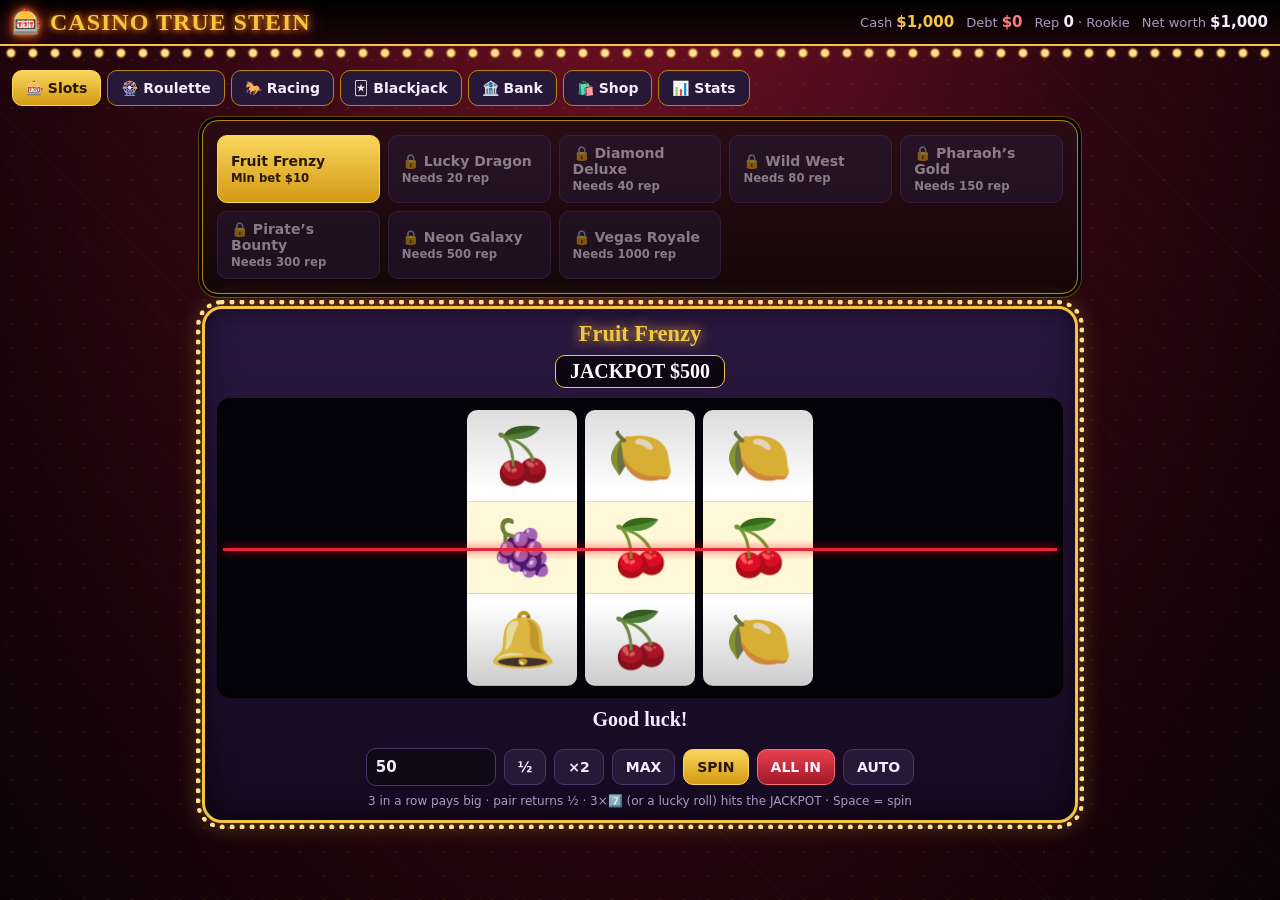
==== commit 2b023f17: "Ctvrta verze" ====
--- a/index.html
+++ b/index.html
@@ -1,651 +1,208 @@
-<!doctype html>
-<html lang="en">
-<head>
-  <meta charset="utf-8">
-  <meta name="viewport" content="width=device-width, initial-scale=1">
-  <title>Lucky Lantern | Arcade Club</title>
-  <style>
-    :root {
-      color-scheme: dark;
-      --night: #111513;
-      --surface: #191f1b;
-      --surface-2: #222a24;
-      --line: #39433b;
-      --cream: #f2ead8;
-      --muted: #a8aa96;
-      --gold: #f2c46d;
-      --gold-deep: #9b6828;
-      --jade: #77c5a0;
-      --coral: #f07862;
-      --cyan: #79c4d0;
-      --violet: #b8a3d6;
-    }
-    * { box-sizing: border-box; }
-    body {
-      margin: 0; min-width: 320px; min-height: 100vh; color: var(--cream);
-      background: radial-gradient(ellipse at 50% -20%, #3a3323 0, transparent 49%), var(--night);
-      font-family: "Trebuchet MS", "Segoe UI", sans-serif;
-    }
-    button, input { font: inherit; }
-    button { color: inherit; }
-    .page { max-width: 1540px; margin: auto; padding: 20px 26px 32px; }
-    .topbar { display:flex; align-items:center; gap:20px; min-height:48px; margin-bottom:16px; }
-    .brand { display:flex; align-items:center; gap:11px; white-space:nowrap; }
-    .brand-mark { width:36px; height:36px; display:grid; place-items:center; border:1px solid #c99e52; border-radius:50%; color:var(--gold); font:700 16px Georgia,serif; box-shadow:0 0 22px #efbe5640; }
-    .brand-name { font:700 20px/1 Georgia,serif; letter-spacing:0; }
-    .brand-name small { display:block; margin-top:5px; color:var(--muted); font:700 8px/1 monospace; }
-    .top-rule { height:1px; flex:1; background:linear-gradient(90deg,var(--line),transparent); }
-    .wallet { display:flex; align-items:center; gap:8px; color:var(--muted); font:9px monospace; white-space:nowrap; }
-    .wallet strong { color:var(--gold); font-size:16px; }
-    .level-chip { padding:7px 9px; border:1px solid #4b4738; background:#24221b; color:var(--gold); font:800 9px monospace; white-space:nowrap; }
-    .columns { display:grid; grid-template-columns:220px minmax(420px,1fr) 278px; gap:13px; align-items:stretch; }
-    .rail,.main-panel,.club { border:1px solid var(--line); background:var(--surface); }
-    .rail { min-height:700px; padding:15px 12px; display:flex; flex-direction:column; }
-    .eyebrow { display:flex; align-items:center; justify-content:space-between; margin:0 0 12px; color:var(--muted); font:800 9px monospace; letter-spacing:0; }
-    .eyebrow span:last-child { color:#778075; font-weight:500; }
-    .nav-tabs { display:grid; grid-template-columns:repeat(3,1fr); gap:5px; margin-bottom:15px; }
-    .tab { min-height:36px; border:1px solid var(--line); background:#131815; color:var(--muted); font:800 9px monospace; cursor:pointer; }
-    .tab.active { border-color:var(--gold); background:#302719; color:var(--gold); }
-    .machine-list { display:grid; gap:7px; }
-    .machine-choice { width:100%; position:relative; padding:10px 9px; text-align:left; border:1px solid var(--line); background:#141916; cursor:pointer; }
-    .machine-choice:hover:not(:disabled) { border-color:#b18d51; }
-    .machine-choice.active { border-color:var(--gold); background:#29251c; }
-    .machine-choice:disabled { opacity:.53; cursor:not-allowed; }
-    .machine-choice strong { display:block; font:700 12px Georgia,serif; }
-    .machine-choice small { display:block; margin-top:5px; color:var(--muted); font:9px monospace; }
-    .machine-icon { float:right; font-size:20px; }
-    .rail-bottom { margin-top:auto; }
-    .divider { height:1px; margin:13px 0; background:var(--line); }
-    .progress-head,.stat-line { display:flex; justify-content:space-between; align-items:center; color:var(--muted); font:9px monospace; }
-    .progress-head b { color:var(--cream); font-weight:600; }
-    .progress { height:5px; margin:7px 0 4px; background:#30382f; }
-    .progress i { height:100%; display:block; background:linear-gradient(90deg,var(--gold-deep),var(--gold)); transition:width .3s; }
-    .rep-next { color:#7d8679; font:8px monospace; }
-
-    .main-panel { min-height:700px; overflow:hidden; display:flex; flex-direction:column; }
-    .main-head { display:flex; align-items:center; justify-content:space-between; gap:12px; padding:15px 17px 12px; border-bottom:1px solid var(--line); }
-    .main-head h1 { margin:0; font:700 20px/1 Georgia,serif; }
-    .main-head p { margin:5px 0 0; color:var(--muted); font:9px monospace; }
-    .machine-status { color:var(--gold); font:800 9px monospace; white-space:nowrap; }
-    .machine-art { position:relative; margin:18px auto 14px; width:min(490px,calc(100% - 34px)); padding:21px 25px 18px; border:2px solid #a87a37; border-radius:8px 8px 16px 16px; background:linear-gradient(145deg,#65502d 0,#382b1d 18%,#271f19 54%,#4c3922 100%); box-shadow:inset 0 0 0 4px #181814,0 13px 30px #0008; }
-    .machine-art::before { content:""; position:absolute; left:12px; right:12px; top:9px; height:3px; background:linear-gradient(90deg,transparent,var(--gold),transparent); }
-    .marquee { margin:-5px auto 14px; text-align:center; color:#ffe2a1; font:700 16px Georgia,serif; text-shadow:0 0 12px #f9bf48; letter-spacing:0; }
-    .reels { display:grid; grid-template-columns:repeat(3,1fr); gap:9px; padding:9px; border:3px solid #d6b46d; border-radius:5px; background:#171713; box-shadow:inset 0 0 14px #000; }
-    .reel { height:116px; display:grid; place-items:center; overflow:hidden; background:linear-gradient(90deg,#bdb5a2,#f7f0df 12%,#e8e0ce 88%,#aaa18d); color:#28241d; border-radius:3px; font-size:62px; text-shadow:0 3px 0 #fff9; user-select:none; }
-    .reel.spinning { animation:reelBlur .14s linear infinite; filter:blur(1px); }
-    @keyframes reelBlur { 0%{transform:translateY(-4px)} 50%{transform:translateY(4px)} 100%{transform:translateY(-4px)} }
-    .payline { position:absolute; left:21px; right:21px; top:calc(50% + 9px); height:2px; background:#f4ca69; opacity:.76; box-shadow:0 0 9px #ffdc70; pointer-events:none; }
-    .machine-nameplate { margin-top:13px; text-align:center; color:#dbbd7b; font:800 8px monospace; letter-spacing:0; }
-    .win-flash { animation:winFlash .65s ease-in-out 3; }
-    .lose-shake { animation:loseShake .45s ease-in-out 2; }
-    @keyframes winFlash { 0%,100%{filter:brightness(1)} 50%{filter:brightness(1.85) drop-shadow(0 0 18px #ffdb74)} }
-    @keyframes loseShake { 0%,100%{transform:translateX(0)} 25%{transform:translateX(-5px)} 75%{transform:translateX(5px)} }
-    .result-line { min-height:26px; margin:0 auto 8px; padding:0 14px; text-align:center; color:var(--muted); font:11px monospace; }
-    .result-line.win { color:var(--gold); }
-    .result-line.lose { color:#d18473; }
-    .bet-row { display:flex; justify-content:center; align-items:center; gap:7px; margin:4px 12px 11px; }
-    .bet-label { margin-right:4px; color:var(--muted); font:800 9px monospace; }
-    .bet-input { width:105px; height:38px; border:1px solid #59513d; background:#111511; color:var(--cream); text-align:center; font:700 14px monospace; outline:none; }
-    .bet-input:focus { border-color:var(--gold); }
-    .btn { min-height:37px; padding:0 12px; border:1px solid var(--line); background:var(--surface-2); color:var(--cream); font:800 9px monospace; cursor:pointer; transition:background .15s,border-color .15s,transform .1s; }
-    .btn:hover:not(:disabled) { border-color:var(--gold); }
-    .btn:active:not(:disabled) { transform:translateY(1px); }
-    .btn:disabled { opacity:.42; cursor:not-allowed; }
-    .btn.gold { border-color:var(--gold); background:var(--gold); color:#21190e; }
-    .btn.gold:hover:not(:disabled) { background:#ffdc94; }
-    .btn.red { border-color:#78463e; background:#35211e; color:#ffd1c5; }
-    .btn.small { min-height:31px; padding:0 9px; }
-    .spin-controls { display:flex; justify-content:center; gap:8px; margin-bottom:17px; }
-    .spin-controls .btn { min-width:123px; }
-    .paytable { margin:auto 15px 15px; padding:12px; border-top:1px solid var(--line); background:#151a16; }
-    .paytable h2 { margin:0 0 9px; color:var(--muted); font:800 9px monospace; }
-    .paytable-grid { display:grid; grid-template-columns:repeat(3,1fr); gap:7px; }
-    .pay-item { display:flex; justify-content:space-between; gap:5px; color:#a9b0a1; font:9px monospace; }
-    .pay-item strong { color:var(--cream); }
-    .machine-unlock { margin:0 15px 15px; padding:10px 12px; display:flex; justify-content:space-between; align-items:center; gap:10px; border:1px solid #5a4b31; background:#282319; }
-    .machine-unlock[hidden] { display:none; }
-    .machine-unlock span { color:var(--muted); font:9px monospace; }
-
-    .roulette { padding:17px; display:flex; flex:1; flex-direction:column; align-items:center; }
-    .roulette[hidden] { display:none; }
-    .wheel-wrap { width:250px; height:250px; display:grid; place-items:center; position:relative; margin:1px auto 10px; }
-    .wheel-pointer { position:absolute; z-index:2; top:-2px; left:calc(50% - 11px); width:0;height:0;border-left:11px solid transparent;border-right:11px solid transparent;border-top:23px solid var(--gold); filter:drop-shadow(0 2px 3px #000); }
-    .wheel { width:230px;height:230px; position:relative; display:grid;place-items:center; border:7px solid #c99f55; border-radius:50%; background:#174b38; box-shadow:0 0 0 4px #282419,0 10px 25px #0008; transition:transform 3.1s cubic-bezier(.11,.72,.17,1); }
-    .wheel svg { position:absolute; inset:0; width:100%; height:100%; overflow:visible; }
-    .wheel-center { width:74px;height:74px;display:grid;place-items:center;border:2px solid #dbb664;border-radius:50%;background:#191d18;color:var(--gold);font:700 21px Georgia,serif;box-shadow:0 0 12px #0008; }
-    .wheel-center { position:relative; z-index:1; }
-    .roulette-ball { position:absolute; z-index:3; left:calc(50% - 6px); top:12px; width:12px; height:12px; border:2px solid #fff; border-radius:50%; background:#f5f0df; box-shadow:0 0 7px #fff,0 2px 4px #000; transform-origin:6px 112px; transition:transform 3.1s cubic-bezier(.11,.72,.17,1); }
-    .roulette-ball.rolling { animation:ballRattle .22s ease-in-out infinite alternate; }
-    @keyframes ballRattle { from{margin-left:-2px} to{margin-left:2px} }
-    .wheel-center small { display:block; margin-top:-19px; color:var(--muted); font:8px monospace; }
-    .wheel-result { min-height:29px; margin:4px 0 13px; color:var(--gold); font:700 15px Georgia,serif; }
-    .roulette-options { width:100%; max-width:490px; display:grid;grid-template-columns:repeat(3,1fr);gap:6px; }
-    .roulette-pick { min-height:36px;border:1px solid var(--line);background:#151a16;color:var(--muted);font:800 9px monospace;cursor:pointer; }
-    .roulette-pick.selected { border-color:var(--gold);background:#32291b;color:var(--gold); }
-    .roulette-pick.red { border-left:3px solid #b94540; }
-    .roulette-pick.black { border-left:3px solid #69766a; }
-    .roulette-bet-row { display:flex;align-items:center;justify-content:center;gap:7px;margin:13px 0; }
-    .roulette-bet-row .bet-input { width:100px; }
-    .roulette-note { margin:0;color:#838c7f;text-align:center;font:9px/1.4 monospace; }
-    .bj-table { width:min(500px,100%); min-height:350px; margin:8px auto 12px; padding:22px 15px; display:flex;flex-direction:column;justify-content:space-between;border:7px solid #8b6539;border-radius:46% / 19%;background:radial-gradient(ellipse,#237350 0,#14583e 52%,#0c3c2c 100%);box-shadow:inset 0 0 0 3px #30251b,0 8px 24px #0007; }
-    .bj-hand { display:flex;flex-direction:column;align-items:center;gap:8px; }
-    .bj-label { color:#d1d7c8;font:800 9px monospace; }
-    .bj-label b { margin-left:7px;color:var(--gold);font-size:13px; }
-    .bj-cards { min-height:105px;display:flex;align-items:center;justify-content:center;gap:7px; }
-    .bj-card { width:62px;height:88px;position:relative;display:grid;place-items:center;border:1px solid #d7d0bf;border-radius:5px;background:linear-gradient(145deg,#fffdf4,#e6e0cf);color:#24241f;font:700 29px Georgia,serif;box-shadow:0 4px 9px #0005;animation:cardDeal .23s ease-out both; }
-    .bj-card.red { color:#bd3f3a; }
-    .bj-card small { position:absolute;left:5px;top:4px;font:700 10px/1 Georgia,serif; }
-    .bj-card small.bottom { left:auto;top:auto;right:5px;bottom:4px;transform:rotate(180deg); }
-    .bj-card.hidden-card { background:repeating-linear-gradient(45deg,#1d4e3b 0 6px,#27694d 6px 12px);border:2px solid #d5b66c; }
-    .bj-message { min-height:38px;display:grid;place-items:center;color:#f4d58c;text-align:center;font:11px monospace; }
-    .bj-actions { display:flex;justify-content:center;gap:7px;margin-bottom:12px; }
-    .bj-actions .btn { min-width:82px; }
-    @keyframes cardDeal { from{opacity:0;transform:translateY(-15px) rotate(-4deg)} to{opacity:1;transform:translateY(0) rotate(0)} }
-    .bank-choices { display:grid;gap:5px;margin-bottom:10px; }
-    .bank-choice { width:100%;padding:7px 8px;display:flex;justify-content:space-between;gap:8px;border:1px solid var(--line);background:#151a16;color:var(--muted);text-align:left;font:8px monospace;cursor:pointer; }
-    .bank-choice.selected { border-color:var(--gold);background:#302719;color:var(--gold); }
-    .bank-choice strong { color:var(--cream);font-size:9px; }
-    .bank-choice span:last-child { text-align:right; }
-    .larp-card { padding:10px;border:1px solid #4a3e5d;background:linear-gradient(130deg,#282132,#211e25); }
-    .larp-head { display:flex;justify-content:space-between;align-items:center;gap:6px; }
-    .larp-head strong { color:#dac5ff;font:700 12px Georgia,serif; }
-    .larp-state { color:var(--muted);font:8px monospace; }
-    .larp-card p { margin:6px 0 0;color:#a7a0b3;font:8px/1.4 monospace; }
-    .larp-timer { margin-top:7px;color:#e0caff;font:700 14px monospace; }
-
-    .club { min-height:700px; padding:15px 13px; display:flex;flex-direction:column; }
-    .club-section { padding:0 0 12px; border-bottom:1px solid var(--line); margin-bottom:12px; }
-    .club-section:last-of-type { border-bottom:0; }
-    .club-title { display:flex;justify-content:space-between;align-items:center;margin:0 0 10px;color:var(--muted);font:800 9px monospace; }
-    .club-title span:last-child { color:#778075;font-weight:500; }
-    .upgrade-row,.asset-row { display:flex;align-items:center;gap:9px;padding:9px 0;border-top:1px solid #2d352f; }
-    .upgrade-row:first-of-type,.asset-row:first-of-type { border-top:0; }
-    .upgrade-icon { width:31px;height:31px;flex:0 0 31px;display:grid;place-items:center;border:1px solid #514833;background:#29251c;font-size:16px; }
-    .upgrade-info,.asset-info { min-width:0;flex:1; }
-    .upgrade-info strong,.asset-info strong { display:block;font:700 11px Georgia,serif; }
-    .upgrade-info small,.asset-info small { display:block;margin-top:3px;color:var(--muted);font:8px/1.35 monospace; }
-    .upgrade-row .btn,.asset-row .btn { min-height:29px;padding:0 7px;font-size:8px;white-space:nowrap; }
-    .asset-icon { width:35px;height:28px;display:grid;place-items:center;background:#272b23;border:1px solid #414639;font-size:20px; }
-    .loan-balance { display:flex;justify-content:space-between;align-items:baseline;margin:5px 0 8px;color:var(--muted);font:9px monospace; }
-    .loan-balance strong { color:var(--coral);font-size:13px; }
-    .loan-actions { display:grid;grid-template-columns:1fr 1fr;gap:6px; }
-    .loan-actions .btn { padding:0 6px;font-size:8px; }
-    .loan-note { margin:7px 0 0;color:#7e887f;font:8px/1.4 monospace; }
-    .toast { position:fixed;right:24px;bottom:24px;z-index:10;max-width:min(370px,calc(100vw - 32px));padding:12px 16px;border:1px solid #73603c;background:#26231b;color:var(--cream);box-shadow:0 8px 28px #0008;font:10px/1.4 monospace;opacity:0;transform:translateY(12px);pointer-events:none;transition:opacity .2s,transform .2s; }
-    .toast.visible { opacity:1;transform:translateY(0); }
-    .fineprint { margin:12px 0 0;color:#747e73;text-align:center;font:8px monospace; }
-    @media(max-width:1160px) {
-      .page{padding:17px}.columns{grid-template-columns:195px minmax(360px,1fr)}
-      .club{grid-column:1/-1;min-height:auto;display:grid;grid-template-columns:1fr 1fr 1fr;gap:12px;align-items:start}
-      .club>.eyebrow{grid-column:1/-1;margin-bottom:0}.club-section{border-bottom:0;border-right:1px solid var(--line);padding-right:12px;margin-bottom:0}.club-section:last-of-type{border-right:0}
-    }
-    @media(max-width:760px) {
-      .page{padding:12px 9px 22px}.topbar{gap:10px;margin-bottom:10px}.brand-name{font-size:17px}.brand-mark{width:31px;height:31px}.wallet{font-size:8px}.level-chip{padding:6px;font-size:8px}
-      .columns{display:flex;flex-direction:column;gap:9px}.main-panel{order:1;min-height:0}.rail{order:2;min-height:0}.club{order:3;display:flex;min-height:0}.club-section{border-right:0;border-bottom:1px solid var(--line);padding-right:0;padding-bottom:12px;margin-bottom:11px}.club-section:last-of-type{border-bottom:0;margin-bottom:0}
-      .machine-list{grid-template-columns:repeat(2,minmax(0,1fr))}.rail-bottom{margin-top:12px}.machine-art{margin-top:12px;padding:18px 16px 14px}.reel{height:95px;font-size:53px}.marquee{font-size:14px}.paytable-grid{grid-template-columns:repeat(2,1fr)}.bj-table{min-height:315px}.bj-card{width:53px;height:78px;font-size:25px}.bj-actions .btn{min-width:66px;padding:0 7px}
-      .roulette{padding:12px}.wheel-wrap{width:220px;height:220px}.wheel{width:202px;height:202px}.roulette-options{grid-template-columns:repeat(3,1fr)}.roulette-pick{font-size:8px}
-    }
-    @media(max-width:390px) {
-      .brand-name{font-size:15px}.brand-mark{width:28px;height:28px;font-size:13px}.wallet{gap:4px}.wallet strong{font-size:13px}.level-chip{font-size:7px}
-      .main-head{padding:12px}.main-head h1{font-size:18px}.machine-art{width:calc(100% - 22px);padding:16px 12px 13px}.reels{gap:5px;padding:6px}.reel{height:83px;font-size:46px}.bet-row{gap:4px}.bet-input{width:78px}.spin-controls .btn{min-width:105px;padding:0 7px;font-size:8px}
-    }
-  </style>
-</head>
-<body>
-  <main class="page">
-    <header class="topbar">
-      <div class="brand"><div class="brand-mark">LL</div><div class="brand-name">LUCKY LANTERN<small>ARCADE CLUB · EST. 1978</small></div></div>
-      <div class="top-rule"></div>
-      <div class="wallet"><span>CLUB CASH</span><strong id="cash">$0</strong></div>
-      <div id="levelChip" class="level-chip">REP 0</div>
-    </header>
-
-    <div class="columns">
-      <aside class="rail">
-        <h2 class="eyebrow"><span>01 / FLOOR</span><span>CLUB ACCESS</span></h2>
-        <div class="nav-tabs"><button id="slotsTab" class="tab active">SLOTS</button><button id="rouletteTab" class="tab">ROULETTE</button><button id="blackjackTab" class="tab">BLACKJACK</button></div>
-        <h2 id="machineHeading" class="eyebrow"><span>THE MACHINES</span><span id="machineCount">01 / 04</span></h2>
-        <div id="machineList" class="machine-list"></div>
-        <div class="rail-bottom">
-          <div class="divider"></div>
-          <h2 class="eyebrow"><span>CLUB REPUTATION</span><span id="repNumber">0 REP</span></h2>
-          <div class="progress-head"><span id="nextLevelLabel">NEXT ACCESS</span><b id="nextLevel">LEVEL 2</b></div>
-          <div class="progress"><i id="repBar" style="width:0%"></i></div>
-          <div id="repHint" class="rep-next">Spin to build your name.</div>
-        </div>
-      </aside>
-
-      <section class="main-panel">
-        <div class="main-head"><div><h1 id="gameTitle">Lucky Lantern</h1><p id="gameSubtitle">THE ORIGINAL · FRUIT & CLASSIC SYMBOLS</p></div><div id="machineStatus" class="machine-status">READY TO PLAY</div></div>
-        <div id="slotView">
-          <div id="machineArt" class="machine-art">
-            <div class="marquee">✦ &nbsp; LUCKY LANTERN &nbsp; ✦</div>
-            <div class="reels"><div class="reel" id="reel0">🍒</div><div class="reel" id="reel1">🍋</div><div class="reel" id="reel2">🍊</div></div>
-            <div class="payline"></div>
-            <div id="machineNameplate" class="machine-nameplate">3 REELS · 5 PAYLINES · JACKPOT 500×</div>
-          </div>
-          <div id="slotResult" class="result-line">Choose your stake and give it a spin.</div>
-          <div class="bet-row"><span class="bet-label">BET</span><button id="betDown" class="btn small">−</button><input id="slotBet" class="bet-input" type="number" min="5" step="5" value="25" aria-label="Slot bet"><button id="betUp" class="btn small">+</button><button id="allIn" class="btn red small">ALL IN</button></div>
-          <div class="spin-controls"><button id="spinButton" class="btn gold">SPIN · $25</button><button id="autoButton" class="btn">AUTO ×5</button></div>
-          <div id="unlockPrompt" class="machine-unlock" hidden><span id="unlockText">Unlock this machine</span><button id="unlockButton" class="btn gold">UNLOCK</button></div>
-          <section class="paytable"><h2 id="paytableTitle">PAYTABLE · 3 OF A KIND</h2><div id="paytableGrid" class="paytable-grid"></div></section>
-        </div>
-
-        <div id="rouletteView" class="roulette" hidden>
-          <div class="wheel-wrap"><div class="wheel-pointer"></div><div id="wheel" class="wheel"><svg id="wheelPockets" viewBox="0 0 230 230" aria-label="European roulette wheel"></svg><div class="wheel-center"><span id="wheelNumber">LL</span></div></div><div id="rouletteBall" class="roulette-ball"></div></div>
-          <div id="wheelResult" class="wheel-result">Choose a wager below.</div>
-          <div id="rouletteOptions" class="roulette-options"></div>
-          <div class="roulette-bet-row"><span class="bet-label">BET</span><button id="rouletteBetDown" class="btn small">−</button><input id="rouletteBet" class="bet-input" type="number" min="5" step="5" value="25" aria-label="Roulette bet"><button id="rouletteBetUp" class="btn small">+</button><button id="rouletteAllIn" class="btn red small">ALL IN</button></div>
-          <button id="rouletteSpin" class="btn gold" style="min-width:180px">SPIN THE WHEEL</button>
-          <p class="roulette-note">European wheel · 0–36 · winnings return stake plus payout</p>
-        </div>
-
-        <div id="blackjackView" class="roulette" hidden>
-          <div class="bj-table">
-            <div class="bj-hand dealer-hand"><span class="bj-label">DEALER <b id="dealerTotal">—</b></span><div id="dealerCards" class="bj-cards"></div></div>
-            <div id="bjMessage" class="bj-message">Place your bet and deal in.</div>
-            <div class="bj-hand player-hand"><span class="bj-label">YOUR HAND <b id="playerTotal">—</b></span><div id="playerCards" class="bj-cards"></div></div>
-          </div>
-          <div class="roulette-bet-row"><span class="bet-label">BET</span><button id="bjBetDown" class="btn small">−</button><input id="bjBet" class="bet-input" type="number" min="10" step="5" value="25" aria-label="Blackjack bet"><button id="bjBetUp" class="btn small">+</button><button id="bjAllIn" class="btn red small">ALL IN</button></div>
-          <div class="bj-actions"><button id="bjDeal" class="btn gold">DEAL</button><button id="bjHit" class="btn">HIT</button><button id="bjStand" class="btn">STAND</button><button id="bjDouble" class="btn">DOUBLE</button></div>
-          <p class="roulette-note">Dealer stands on soft 17 · Blackjack pays 3:2 · Virtual club cash only</p>
-        </div>
-      </section>
-
-      <aside class="club">
-        <h2 class="eyebrow"><span>02 / CLUB LIFE</span><span>YOUR PROGRESS</span></h2>
-        <section class="club-section"><h3 class="club-title"><span>PERMANENT UPGRADES</span><span>OWNED <b id="upgradeCount">0</b>/3</span></h3><div id="upgrades"></div></section>
-        <section class="club-section"><h3 class="club-title"><span>THE MOTOR POOL</span><span>COLLECT</span></h3><div id="assets"></div></section>
-        <section class="club-section"><h3 class="club-title"><span>HOUSE CREDIT</span><span id="bankLabel">PICK A BANK</span></h3><div id="bankChoices" class="bank-choices"></div><div class="loan-balance"><span>OUTSTANDING</span><strong id="debt">$0</strong></div><div class="loan-actions"><button id="borrowButton" class="btn">BORROW</button><button id="repayButton" class="btn">REPAY $100</button></div><p id="loanNote" class="loan-note">Compare lenders: lower rates have smaller credit lines.</p></section>
-        <section class="club-section"><h3 class="club-title"><span>LIMITED-TIME EDGE</span><span>RANDOM EVENT</span></h3><div id="larpCard" class="larp-card"><div class="larp-head"><strong>LARP maxxing</strong><span id="larpState" class="larp-state">DORMANT</span></div><p>Temporary luck surge. Better hit chance across games; wins pay 30% less.</p><div id="larpTimer" class="larp-timer">--:--</div></div></section>
-        <div class="rail-bottom"><div class="divider"></div><div class="stat-line"><span>LUCK BONUS</span><b id="luckStat">+0%</b></div><div class="stat-line" style="margin-top:8px"><span>GARAGE VALUE</span><b id="garageValue">$0</b></div></div>
-      </aside>
-    </div>
-    <p class="fineprint">FOR ENTERTAINMENT ONLY · CLUB CASH HAS NO REAL-WORLD VALUE · OUTCOMES ARE RANDOM</p>
-  </main>
-  <div id="toast" class="toast" role="status"></div>
-
-  <script>
-    (() => {
-      "use strict";
-      const $ = (id) => document.getElementById(id);
-      const machines = [
-        { id:"lantern", name:"Lucky Lantern", icon:"🏮", rep:0, subtitle:"THE ORIGINAL · FRUIT & CLASSIC SYMBOLS", betMin:5, betMax:500, jackpot:500, weights:[30,24,18,13,8,4,1.5,.18], symbols:["🍒","🍋","🍊","🍇","🍉","⭐","🔔","💎"], payouts:[1.15,1.3,1.55,1.9,2.8,7,25,500] },
-        { id:"neon", name:"Neon Nights", icon:"🌙", rep:15, subtitle:"AFTER HOURS · NEON & LUCKY SEVENS", betMin:10, betMax:900, jackpot:800, weights:[28,23,18,13,9,5,1.6,.12], symbols:["🌙","💜","⚡","🎲","🃏","7️⃣","👑","🌟"], payouts:[1.2,1.4,1.7,2.1,3,8,32,800] },
-        { id:"royal", name:"Royal Flush", icon:"♛", rep:50, subtitle:"HIGH ROLLER · GEMS & ROYALTY", betMin:25, betMax:2000, jackpot:1500, weights:[29,23,18,13,8,4.5,1.2,.08], symbols:["♦️","♣️","♥️","♠️","🪙","💍","👑","💠"], payouts:[1.2,1.5,1.8,2.4,3.5,10,50,1500] },
-        { id:"cosmos", name:"Cosmic 7", icon:"🚀", rep:120, subtitle:"OUTER LIMITS · GALACTIC JACKPOT", betMin:50, betMax:5000, jackpot:3000, weights:[27,23,18,13,9,5,1.3,.035], symbols:["🪐","🌑","☄️","🛸","🌌","👾","🚀","🌠"], payouts:[1.2,1.5,2,2.8,4,12,70,3000] }
-      ];
-      const banks=[
-        {id:"community",name:"Community Bank",rate:4,limit:300,advance:100,perk:"4% fee · $300 limit"},
-        {id:"lantern",name:"Lantern Credit",rate:9,limit:900,advance:250,perk:"9% fee · $900 limit"},
-        {id:"highroller",name:"High Roller Finance",rate:18,limit:1800,advance:500,perk:"18% fee · $1,800 limit"}
-      ];
-      const wheelOrder=[0,32,15,19,4,21,2,25,17,34,6,27,13,36,11,30,8,23,10,5,24,16,33,1,20,14,31,9,22,18,29,7,28,12,35,3,26];
-      const upgrades = [
-        { id:"clover", name:"Lucky Clover", icon:"🍀", description:"Better odds on premium symbols. Stacks up to 3 levels.", cost:450, max:3, effects:[3,6,10] },
-        { id:"polish", name:"Polished Reels", icon:"✨", description:"Boost every slot payout by 8% per level.", cost:700, max:3, effects:[8,16,24] },
-        { id:"credit", name:"Credit History", icon:"📜", description:"Lower the house fee on future advances.", cost:900, max:2, effects:[4,8] }
-      ];
-      const assets = [
-        { id:"scooter", name:"Lucky Moped", icon:"🛵", cost:800, description:"A little chrome, a little freedom." },
-        { id:"coupe", name:"Cherry Coupe", icon:"🚗", cost:2400, description:"Cherry red, polished every Sunday." },
-        { id:"roadster", name:"Moonlight Roadster", icon:"🏎️", cost:6000, description:"A velvet-rope kind of arrival." }
-      ];
-      const wheelPicks=[
-        {id:"red",label:"RED",mult:1,color:"red"},{id:"black",label:"BLACK",mult:1,color:"black"},
-        {id:"even",label:"EVEN",mult:1},{id:"odd",label:"ODD",mult:1},
-        {id:"low",label:"1–18",mult:1},{id:"high",label:"19–36",mult:1},
-        {id:"dozen1",label:"1ST 12",mult:2},{id:"dozen2",label:"2ND 12",mult:2},{id:"dozen3",label:"3RD 12",mult:2},
-        {id:"number",label:"STRAIGHT · PICK #",mult:35}
-      ];
-      const redNumbers=new Set([1,3,5,7,9,12,14,16,18,19,21,23,25,27,30,32,34,36]);
-      const freshSave={cash:700,rep:0,debt:0,bank:"community",unlockedMachines:["lantern"],machine:"lantern",upgrades:{},ownedAssets:[],selectedPick:"red",lastSpin:null,larpUntil:0,bjBet:25};
-      let save;
-      try { save={...freshSave,...JSON.parse(localStorage.getItem("lucky-lantern-save")||"{}")} } catch { save={...freshSave}; }
-      save.upgrades={...freshSave.upgrades,...(save.upgrades||{})};
-      save.unlockedMachines=Array.isArray(save.unlockedMachines)?save.unlockedMachines:["lantern"];
-      save.ownedAssets=Array.isArray(save.ownedAssets)?save.ownedAssets:[];
-      if(!machines.some(m=>m.id===save.machine)||!save.unlockedMachines.includes(save.machine))save.machine="lantern";
-      let activeView="slots",spinning=false,autoRemaining=0,selectedNumber=17,toastTimer=0;
-      const bj={active:false,player:[],dealer:[],hidden:false,wager:0,canDouble:false,message:"Place your bet and deal in.",deck:[]};
-      let nextLarpCheck=Date.now()+12000+Math.random()*18000;
-
-      function persist(){localStorage.setItem("lucky-lantern-save",JSON.stringify(save));}
-      function cash(){return Math.max(0,Math.floor(Number(save.cash)||0));}
-      function machine(){return machines.find(m=>m.id===save.machine)||machines[0];}
-      function upgradeLevel(id){return Math.max(0,Number(save.upgrades[id])||0);}
-      function luckBonus(){return upgradeLevel("clover")?upgrades[0].effects[upgradeLevel("clover")-1]:0;}
-      function payoutBonus(){return upgradeLevel("polish")*8;}
-      function bank(){return banks.find(b=>b.id===save.bank)||banks[0];}
-      function creditFee(){return Math.max(3,bank().rate-upgradeLevel("credit")*2);}
-      function maxDebt(){return bank().limit;}
-      function fmt(value){return "$"+Math.floor(value).toLocaleString("en-US");}
-      function notify(message){const el=$("toast");el.textContent=message;el.classList.add("visible");clearTimeout(toastTimer);toastTimer=setTimeout(()=>el.classList.remove("visible"),2600);}
-      function addRep(amount=1){save.rep+=amount;}
-      function currentBet(input,m){const n=Math.floor(Number(input.value)||0);return Math.max(m.betMin,Math.min(m.betMax,Math.floor(n/5)*5||m.betMin));}
-      function larpActive(){return Number(save.larpUntil)>Date.now();}
-      function larpMultiplier(){return larpActive()?0.7:1;}
-      function maybeActivateLarp(){
-        if(larpActive())return false;
-        if(Math.random()<.055){save.larpUntil=Date.now()+120000;notify("LARP maxxing activated! Two minutes of boosted luck.");return true;}
-        return false;
-      }
-      function effectiveWeights(m){const w=[...m.weights];const luck=luckBonus()/100+(larpActive()?0.32:0);if(luck<=0)return w;for(let i=4;i<w.length;i++)w[i]*=1+luck*(i-2)*.72;return w;}
-      function weightedSymbol(m,excludeJackpot=false){const weights=effectiveWeights(m);if(excludeJackpot)weights.pop();const total=weights.reduce((a,b)=>a+b,0);let n=Math.random()*total;for(let i=0;i<weights.length;i++){n-=weights[i];if(n<=0)return i;}return 0;}
-      function drawCard(){if(!bj.deck.length){for(const suit of ["♠","♥","♦","♣"])for(const rank of ["A","2","3","4","5","6","7","8","9","10","J","Q","K"])bj.deck.push({rank,suit});}return bj.deck.pop();}
-      function cardValue(card){if(card.rank==="A")return 11;if(["K","Q","J"].includes(card.rank))return 10;return Number(card.rank);}
-      function handValue(cards){let total=cards.reduce((sum,c)=>sum+cardValue(c),0);let aces=cards.filter(c=>c.rank==="A").length;while(total>21&&aces){total-=10;aces--;}return total;}
-      function larpTick(){
-        const now=Date.now();
-        if(!larpActive()&&now>=nextLarpCheck){nextLarpCheck=now+15000+Math.random()*45000;if(Math.random()<.38){save.larpUntil=now+120000;notify("LARP maxxing just kicked in! Boosted luck for 2 minutes.");persist();}}
-        const left=Math.max(0,Number(save.larpUntil)-now);
-        $("larpState").textContent=left?"ACTIVE · ×1.4 HIT CHANCE":"DORMANT";
-        $("larpTimer").textContent=left?`${String(Math.floor(left/60000)).padStart(2,"0")}:${String(Math.floor(left/1000)%60).padStart(2,"0")}`:"RANDOM ACTIVATION";
-        $("larpCard").classList.toggle("active",Boolean(left));
-      }
-      function oddsLabel(weight){return `${(weight*100).toFixed(weight<1?2:0)}% weight`;}
-      function renderMachines(){
-        const list=$("machineList");list.replaceChildren();
-        machines.forEach((m,index)=>{
-          const owned=save.unlockedMachines.includes(m.id),button=document.createElement("button");button.type="button";
-          button.className=`machine-choice${save.machine===m.id&&activeView==="slots"?" active":""}`;
-          const icon=document.createElement("span");icon.className="machine-icon";icon.textContent=m.icon;
-          const name=document.createElement("strong");name.textContent=m.name;
-          const meta=document.createElement("small");meta.textContent=owned?`BET ${fmt(m.betMin)}–${fmt(m.betMax)}`:`LOCKED · ${m.rep} REP`;
-          button.append(icon,name,meta);button.addEventListener("click",()=>{save.machine=m.id;persist();renderAll();});list.append(button);
-        });
-        $("machineCount").textContent=`${String(save.unlockedMachines.length).padStart(2,"0")} / ${String(machines.length).padStart(2,"0")}`;
-      }
-      function renderProgress(){
-        const thresholds=machines.map(m=>m.rep);const next=thresholds.find(n=>n>save.rep);
-        $("repNumber").textContent=`${save.rep} REP`;
-        if(next===undefined){$("nextLevel").textContent="MAX ACCESS";$("nextLevelLabel").textContent="ALL FLOORS OPEN";$("repBar").style.width="100%";$("repHint").textContent="The whole club is yours.";return;}
-        const prev=[...thresholds].filter(n=>n<=save.rep).pop()||0;const pct=Math.max(0,Math.min(100,(save.rep-prev)/(next-prev)*100));
-        $("nextLevel").textContent=`${next} REP`;
-        $("nextLevelLabel").textContent=`NEXT: ${machines.find(m=>m.rep===next)?.name||"CLUB ACCESS"}`;
-        $("repBar").style.width=`${pct}%`;
-        $("repHint").textContent=`${next-save.rep} more rep to unlock the next floor.`;
-      }
-      function renderUpgrades(){
-        const wrap=$("upgrades");wrap.replaceChildren();let ownedCount=0;
-        upgrades.forEach(u=>{
-          const level=upgradeLevel(u.id),maxed=level>=u.max,cost=u.cost*(level+1);
-          if(level)ownedCount++;
-          const row=document.createElement("div");row.className="upgrade-row";
-          const icon=document.createElement("div");icon.className="upgrade-icon";icon.textContent=u.icon;
-          const info=document.createElement("div");info.className="upgrade-info";
-          const title=document.createElement("strong");title.textContent=`${u.name}${level?` · ${level}/${u.max}`:""}`;
-          const desc=document.createElement("small");desc.textContent=maxed?"MAX LEVEL · THANK YOU FOR YOUR BUSINESS":u.description;
-          const buy=document.createElement("button");buy.className="btn";buy.textContent=maxed?"MAX":fmt(cost);buy.disabled=maxed||cash()<cost||spinning;
-          buy.addEventListener("click",()=>{if(maxed||cash()<cost)return;save.cash-=cost;save.upgrades[u.id]=level+1;persist();renderAll();notify(`${u.name} upgraded to level ${level+1}.`);});
-          info.append(title,desc);row.append(icon,info,buy);wrap.append(row);
-        });
-        $("upgradeCount").textContent=ownedCount;
-      }
-      function renderAssets(){
-        const wrap=$("assets");wrap.replaceChildren();
-        assets.forEach(a=>{
-          const owned=save.ownedAssets.includes(a.id),row=document.createElement("div");row.className="asset-row";
-          const icon=document.createElement("div");icon.className="asset-icon";icon.textContent=a.icon;
-          const info=document.createElement("div");info.className="asset-info";
-          const title=document.createElement("strong");title.textContent=a.name;
-          const desc=document.createElement("small");desc.textContent=owned?"IN YOUR MOTOR POOL":a.description;
-          const buy=document.createElement("button");buy.className="btn";buy.textContent=owned?"OWNED":fmt(a.cost);buy.disabled=owned||cash()<a.cost||spinning;
-          buy.addEventListener("click",()=>{if(owned||cash()<a.cost)return;save.cash-=a.cost;save.ownedAssets.push(a.id);persist();renderAll();notify(`${a.name} added to your motor pool.`);});
-          info.append(title,desc);row.append(icon,info,buy);wrap.append(row);
-        });
-      }
-      function renderClub(){
-        $("cash").textContent=fmt(cash());$("levelChip").textContent=`REP ${save.rep}`;
-        $("debt").textContent=fmt(save.debt);$("luckStat").textContent=`+${luckBonus()}%`;
-        $("garageValue").textContent=fmt(assets.filter(a=>save.ownedAssets.includes(a.id)).reduce((sum,a)=>sum+a.cost,0));
-        renderBanks();
-        const available=Math.max(0,maxDebt()-save.debt);
-        $("borrowButton").disabled=available<=0||spinning;
-        $("borrowButton").textContent=available<=0?"CREDIT MAXED":`BORROW ${fmt(Math.min(bank().advance,available))}`;
-        $("repayButton").disabled=save.debt<=0||cash()<=0||spinning;
-        $("bankLabel").textContent=bank().name.toUpperCase();
-        $("loanNote").textContent=`${bank().perk}. New advances add ${creditFee()}% fee. Repay any time.`;
-        larpTick();
-        renderProgress();renderUpgrades();renderAssets();
-      }
-      function renderBanks(){
-        const wrap=$("bankChoices");wrap.replaceChildren();
-        banks.forEach(b=>{
-          const button=document.createElement("button");button.type="button";button.className=`bank-choice${save.bank===b.id?" selected":""}`;
-          const name=document.createElement("strong");name.textContent=b.name;
-          const perk=document.createElement("span");perk.textContent=`${b.rate}% · ${fmt(b.limit)} max`;
-          button.append(name,perk);button.disabled=spinning;button.addEventListener("click",()=>{save.bank=b.id;persist();renderAll();});wrap.append(button);
-        });
-      }
-      function renderPaytable(){
-        const m=machine();$("paytableTitle").textContent=`MATCH 3 PAYTABLE · JACKPOT ${m.jackpot}× · 1 IN 20,000`;
-        const grid=$("paytableGrid");grid.replaceChildren();
-        m.symbols.forEach((symbol,index)=>{
-          const row=document.createElement("div");row.className="pay-item";
-          const left=document.createElement("span");left.textContent=`${symbol} ×3`;
-          const right=document.createElement("strong");right.textContent=index===m.symbols.length-1?`${m.jackpot}×`: `${m.payouts[index]}×`;
-          row.append(left,right);grid.append(row);
-        });
-      }
-      function renderSlot(){
-        const m=machine(),unlocked=save.unlockedMachines.includes(m.id);
-        if(activeView==="slots"){$("gameTitle").textContent=m.name;$("gameSubtitle").textContent=m.subtitle;
-        $("machineStatus").textContent=unlocked?`MIN ${fmt(m.betMin)} · MAX ${fmt(m.betMax)}`:`REQUIRES ${m.rep} REP`;}
-        $("machineNameplate").textContent=`3 REELS · MATCH 3 · JACKPOT ${m.jackpot}×`;
-        $("machineArt").querySelector(".marquee").textContent=`✦   ${m.name.toUpperCase()}   ✦`;
-        const bet=$("slotBet");bet.min=m.betMin;bet.max=m.betMax;bet.step=5;
-        if(Number(bet.value)<m.betMin||Number(bet.value)>m.betMax)bet.value=m.betMin;
-        $("unlockPrompt").hidden=unlocked;
-        if(!unlocked){$("unlockText").textContent=`Club reputation ${m.rep} unlocks this machine.`;$("unlockButton").textContent=`UNLOCK AT ${m.rep} REP`;$("unlockButton").disabled=save.rep<m.rep;}
-        const result=save.lastSpin?.machine===m.id?save.lastSpin.text:"Choose your stake and give it a spin.";
-        $("slotResult").textContent=result;$("slotResult").className=`result-line${save.lastSpin?.machine===m.id?(save.lastSpin.win?" win":" lose"):""}`;
-        $("spinButton").textContent=`SPIN · ${fmt(currentBet(bet,m))}`;
-        $("spinButton").disabled=spinning||!unlocked||cash()<m.betMin;
-        $("allIn").disabled=spinning||!unlocked||cash()<m.betMin;
-        $("autoButton").disabled=(spinning&&autoRemaining===0)||!unlocked||cash()<m.betMin;
-        $("autoButton").textContent=autoRemaining>0?"STOP AUTO":"AUTO ×5";
-        renderPaytable();renderMachines();
-      }
-      function renderWheel(){
-        const svg=$("wheelPockets");
-        if(svg.childElementCount)return;
-        const ns="http://www.w3.org/2000/svg",cx=115,cy=115,outer=108,inner=44,sector=360/wheelOrder.length;
-        wheelOrder.forEach((number,index)=>{
-          const start=(-90+index*sector)*Math.PI/180,end=(-90+(index+1)*sector)*Math.PI/180;
-          const x1=cx+outer*Math.cos(start),y1=cy+outer*Math.sin(start),x2=cx+outer*Math.cos(end),y2=cy+outer*Math.sin(end);
-          const ix2=cx+inner*Math.cos(end),iy2=cy+inner*Math.sin(end),ix1=cx+inner*Math.cos(start),iy1=cy+inner*Math.sin(start);
-          const path=document.createElementNS(ns,"path");path.setAttribute("d",`M ${x1} ${y1} A ${outer} ${outer} 0 0 1 ${x2} ${y2} L ${ix2} ${iy2} A ${inner} ${inner} 0 0 0 ${ix1} ${iy1} Z`);
-          path.setAttribute("fill",number===0?"#138253":redNumbers.has(number)?"#b83b36":"#222a25");path.setAttribute("stroke","#d0b16c");path.setAttribute("stroke-width",".8");svg.append(path);
-          const angle=(-90+(index+.5)*sector)*Math.PI/180,r=82;
-          const text=document.createElementNS(ns,"text");text.setAttribute("x",cx+r*Math.cos(angle));text.setAttribute("y",cy+r*Math.sin(angle));text.setAttribute("fill","#fff2d1");text.setAttribute("font-size","8");text.setAttribute("font-family","monospace");text.setAttribute("font-weight","700");text.setAttribute("text-anchor","middle");text.setAttribute("dominant-baseline","middle");text.textContent=number;svg.append(text);
-        });
-        const hub=document.createElementNS(ns,"circle");hub.setAttribute("cx",cx);hub.setAttribute("cy",cy);hub.setAttribute("r",inner-1);hub.setAttribute("fill","#191d18");hub.setAttribute("stroke","#dbb664");hub.setAttribute("stroke-width","2");svg.append(hub);
-      }
-      function renderRoulette(){
-        renderWheel();
-        const wrap=$("rouletteOptions");wrap.replaceChildren();
-        wheelPicks.forEach(p=>{
-          const b=document.createElement("button");b.className=`roulette-pick ${p.color||""}${save.selectedPick===p.id?" selected":""}`;b.textContent=p.id==="number"?`# ${selectedNumber}`:p.label;
-          b.addEventListener("click",()=>{
-            if(p.id==="number"){selectedNumber=(selectedNumber+1)%37;save.selectedPick="number";}
-            else save.selectedPick=p.id;
-            persist();renderRoulette();
-          });
-          b.addEventListener("contextmenu",event=>{if(p.id==="number"){event.preventDefault();selectedNumber=(selectedNumber+36)%37;renderRoulette();}});
-          wrap.append(b);
-        });
-        $("rouletteSpin").disabled=spinning||cash()<5;
-        $("rouletteAllIn").disabled=spinning||cash()<5;
-      }
-      function renderBlackjack(){
-        const renderCards=(target,cards,hideHole=false)=>{
-          target.replaceChildren();cards.forEach((card,index)=>{
-            const item=document.createElement("div");item.className=`bj-card${card.suit==="♥"||card.suit==="♦"?" red":""}${hideHole&&index===1?" hidden-card":""}`;
-            if(!(hideHole&&index===1)){item.textContent=card.suit;const top=document.createElement("small");top.textContent=card.rank+card.suit;const bottom=document.createElement("small");bottom.className="bottom";bottom.textContent=card.rank+card.suit;item.append(top,bottom);}
-            target.append(item);
-          });
-        };
-        renderCards($("playerCards"),bj.player);renderCards($("dealerCards"),bj.dealer,bj.active&&bj.hidden);
-        $("playerTotal").textContent=bj.player.length?String(handValue(bj.player)):"—";
-        $("dealerTotal").textContent=bj.dealer.length?(bj.active&&bj.hidden?String(cardValue(bj.dealer[0]))+" + ?":String(handValue(bj.dealer))):"—";
-        $("bjMessage").textContent=bj.message;
-        $("bjBet").value=bj.wager||save.bjBet||25;
-        $("bjDeal").disabled=spinning||bj.active||cash()<10;
-        $("bjHit").disabled=spinning||!bj.active;
-        $("bjStand").disabled=spinning||!bj.active;
-        $("bjDouble").disabled=spinning||!bj.active||!bj.canDouble||cash()<bj.wager;
-        $("bjAllIn").disabled=spinning||bj.active||cash()<10;
-      }
-      function renderAll(){renderClub();renderSlot();renderRoulette();renderBlackjack();persist();}
-
-      function setView(view){
-        if(spinning)return;activeView=view;
-        $("slotView").hidden=view!=="slots";$("rouletteView").hidden=view!=="roulette";$("blackjackView").hidden=view!=="blackjack";
-        $("slotsTab").classList.toggle("active",view==="slots");$("rouletteTab").classList.toggle("active",view==="roulette");$("blackjackTab").classList.toggle("active",view==="blackjack");
-        $("machineHeading").hidden=view!=="slots";$("machineList").hidden=view!=="slots";
-        if(view==="roulette"){$("gameTitle").textContent="Roulette";$("gameSubtitle").textContent="EUROPEAN WHEEL · SINGLE ZERO · CLUB CASH";$("machineStatus").textContent="HOUSE EDGE 2.70%";}
-        else if(view==="blackjack"){$("gameTitle").textContent="Blackjack";$("gameSubtitle").textContent="21 TABLE · DEALER STANDS ON SOFT 17";$("machineStatus").textContent="3:2 NATURAL PAYOUT";renderBlackjack();}
-        else renderSlot();
-      }
-
-      function spinSlots(forceAllIn=false,auto=false){
-        const m=machine();if(spinning||!save.unlockedMachines.includes(m.id))return;
-        let bet=forceAllIn?Math.min(cash(),m.betMax):currentBet($("slotBet"),m);
-        bet=Math.max(m.betMin,Math.min(m.betMax,bet));
-        if(cash()<bet){notify("Not enough club cash for that wager.");return;}
-        save.cash-=bet;addRep(1);maybeActivateLarp();spinning=true;persist();renderAll();
-        $("slotBet").value=bet;$("spinButton").disabled=true;$("autoButton").disabled=true;$("allIn").disabled=true;
-        $("machineStatus").textContent="REELS IN MOTION…";$("slotResult").textContent="Good luck. The reels are turning.";$("slotResult").className="result-line";
-        const reels=[0,1,2].map(i=>$("reel"+i));reels.forEach((r,i)=>{r.classList.add("spinning");let count=0;const timer=setInterval(()=>{r.textContent=m.symbols[Math.floor(Math.random()*m.symbols.length)];count++;if(count>14+i*7)clearInterval(timer);},55);});
-        let final;
-        const jackpotRoll=Math.random()<1/20000;
-        const baseHitChance=.30+luckBonus()*.003+(larpActive() ? 0.15 : 0);
-        const regularWin=!jackpotRoll&&Math.random()<Math.min(.62,baseHitChance);
-        if(jackpotRoll)final=[m.symbols.length-1,m.symbols.length-1,m.symbols.length-1];
-        else if(regularWin){const match=weightedSymbol(m,true);final=[match,match,match];}
-        else final=[weightedSymbol(m),weightedSymbol(m),weightedSymbol(m)];
-        const win=final[0]===final[1]&&final[1]===final[2];
-        const multiplier=win?m.payouts[final[0]]:0;
-        const bonus=upgradeLevel("polish")*0.08;
-        const payout=win?Math.floor(bet*multiplier*(1+bonus)*larpMultiplier()):0;
-        setTimeout(()=>{
-          reels.forEach((r,i)=>{r.classList.remove("spinning");r.textContent=m.symbols[final[i]];});
-          if(payout>0){save.cash+=payout;$("machineArt").classList.remove("win-flash");void $("machineArt").offsetWidth;$("machineArt").classList.add("win-flash");$("slotResult").textContent=multiplier>=m.jackpot?`JACKPOT! ${fmt(payout)} returned!`:`Winner! ${m.symbols[final[0]]} pays ${fmt(payout)}${larpActive()?" · LARP 30% cut":""}.`;$("slotResult").className="result-line win";}
-          else {$("machineArt").classList.remove("lose-shake");void $("machineArt").offsetWidth;$("machineArt").classList.add("lose-shake");$("slotResult").textContent=nearMiss(final,m)?"So close. One symbol away.":"No match this time. Try another line.";$("slotResult").className="result-line lose";}
-          $("machineStatus").textContent=payout>0?`PAID ${fmt(payout)}`:`WAGER ${fmt(bet)} · NO WIN`;
-          save.lastSpin={machine:m.id,text:$("slotResult").textContent,win:payout>0};spinning=false;persist();renderAll();
-          if(auto){autoRemaining--;if(autoRemaining>0&&cash()>=m.betMin)spinSlots(false,true);else {autoRemaining=0;$("autoButton").textContent="AUTO ×5";}}
-        },1450);
-      }
-      function nearMiss(out,m){return out.filter(i=>i===m.symbols.length-1).length===2;}
-
-      function spinRoulette(allIn=false){
-        if(spinning)return;const bet=allIn?cash():Math.max(5,Math.floor(Number($("rouletteBet").value)||5));
-        if(bet<5||cash()<bet){notify("Not enough club cash for that wager.");return;}
-        save.cash-=bet;addRep(1);maybeActivateLarp();spinning=true;persist();renderAll();
-        $("rouletteSpin").disabled=true;$("wheelResult").textContent="The ball is in motion…";
-        const pick=wheelPicks.find(p=>p.id===save.selectedPick);
-        let result=Math.floor(Math.random()*37);
-        if(larpActive()&&!winsRoulette(result,pick)&&Math.random()<.28){let tries=0;while(!winsRoulette(result,pick)&&tries++<500)result=Math.floor(Math.random()*37);}
-        const wheel=$("wheel"),ballNode=$("rouletteBall"),index=wheelOrder.indexOf(result);
-        const sector=360/wheelOrder.length,offset=(360-((index+.5)*sector)%360)%360;
-        const turns=1800+Math.random()*360+offset;
-        wheel.style.transform=`rotate(${turns}deg)`;
-        ballNode.classList.add("rolling");ballNode.style.transform=`rotate(${1800+Math.random()*360}deg)`;
-        setTimeout(()=>{
-          ballNode.classList.remove("rolling");let won=winsRoulette(result,pick);
-          const payout=won?Math.floor(bet*(pick.mult+1)*larpMultiplier()):0;if(payout)save.cash+=payout;
-          const color=result===0?"GREEN":redNumbers.has(result)?"RED":"BLACK";
-          $("wheelNumber").textContent=String(result);$("wheelResult").textContent=won?`${result} ${color} · YOU WIN ${fmt(payout)}${larpActive()?" · LARP 30% CUT":""}`:`${result} ${color} · ${pick.label} MISSED`;
-          $("wheelResult").style.color=won?"var(--gold)":"var(--muted)";
-          spinning=false;persist();renderAll();
-        },3200);
-      }
-      function winsRoulette(result,pick){
-        if(pick.id==="red")return result!==0&&redNumbers.has(result);
-        if(pick.id==="black")return result!==0&&!redNumbers.has(result);
-        if(pick.id==="even")return result!==0&&result%2===0;
-        if(pick.id==="odd")return result%2===1;
-        if(pick.id==="low")return result>=1&&result<=18;
-        if(pick.id==="high")return result>=19&&result<=36;
-        if(pick.id==="dozen1")return result>=1&&result<=12;
-        if(pick.id==="dozen2")return result>=13&&result<=24;
-        if(pick.id==="dozen3")return result>=25&&result<=36;
-        return pick.id==="number"&&result===selectedNumber;
-      }
-
-      function blackjackStart(allIn=false){
-        if(spinning||bj.active||cash()<10)return;
-        const wager=allIn?cash():Math.max(10,Math.floor(Number($("bjBet").value)||10));
-        if(wager>cash()){notify("Not enough club cash for that bet.");return;}
-        save.cash-=wager;save.bjBet=wager;addRep(1);maybeActivateLarp();
-        bj.deck=[];for(const suit of ["♠","♥","♦","♣"])for(const rank of ["A","2","3","4","5","6","7","8","9","10","J","Q","K"])bj.deck.push({rank,suit});
-        for(let i=bj.deck.length-1;i>0;i--){const j=Math.floor(Math.random()*(i+1));[bj.deck[i],bj.deck[j]]=[bj.deck[j],bj.deck[i]];}
-        bj.wager=wager;bj.player=[drawCard(),drawCard()];bj.dealer=[drawCard(),drawCard()];bj.active=true;bj.hidden=true;bj.canDouble=true;bj.message="Choose hit, stand, or double.";
-        if(larpActive()&&handValue(bj.player)!==21&&Math.random()<.08){const candidates=bj.deck.filter(c=>handValue([bj.player[0],c])===21);if(candidates.length)bj.player[1]=candidates[0];}
-        persist();renderAll();
-        if(handValue(bj.player)===21||handValue(bj.dealer)===21)blackjackSettle();
-      }
-      function blackjackHit(){
-        if(!bj.active||spinning)return;bj.player.push(drawCard());bj.canDouble=false;
-        if(handValue(bj.player)>21&&larpActive()&&Math.random()<.3){bj.player.pop();const safe=bj.deck.filter(c=>handValue([...bj.player,c])<=21);if(safe.length)bj.player.push(safe[Math.floor(Math.random()*safe.length)]);}
-        if(handValue(bj.player)>=21)blackjackSettle();else{bj.message="Another card? Hit or stand.";renderAll();}
-      }
-      function blackjackStand(){if(!bj.active||spinning)return;bj.hidden=false;while(handValue(bj.dealer)<17)bj.dealer.push(drawCard());blackjackSettle();}
-      function blackjackDouble(){
-        if(!bj.active||!bj.canDouble||cash()<bj.wager||spinning)return;
-        save.cash-=bj.wager;bj.wager*=2;save.bjBet=bj.wager;bj.player.push(drawCard());bj.canDouble=false;
-        if(handValue(bj.player)>21&&larpActive()&&Math.random()<.3){bj.player.pop();const safe=bj.deck.filter(c=>handValue([...bj.player,c])<=21);if(safe.length)bj.player.push(safe[Math.floor(Math.random()*safe.length)]);}
-        bj.hidden=false;while(handValue(bj.dealer)<17)bj.dealer.push(drawCard());blackjackSettle();
-      }
-      function blackjackSettle(){
-        const player=handValue(bj.player),dealer=handValue(bj.dealer);bj.hidden=false;bj.active=false;bj.canDouble=false;
-        const playerNatural=bj.player.length===2&&player===21,dealerNatural=bj.dealer.length===2&&dealer===21;
-        let returned=0;
-        if(player>21){bj.message=`Bust at ${player}. Hand lost.`;}
-        else if(playerNatural&&dealerNatural){returned=bj.wager;bj.message="Both blackjack. Push.";}
-        else if(playerNatural){returned=Math.floor(bj.wager*2.5);bj.message=`Blackjack! ${fmt(returned)} returned.`;}
-        else if(dealer>21||player>dealer){returned=bj.wager*2;bj.message=dealer>21?`Dealer busts. You win ${fmt(returned)}.`:`${player} beats ${dealer}. You win ${fmt(returned)}.`;}
-        else if(player===dealer){returned=bj.wager;bj.message=`Push at ${player}. Your stake is returned.`;}
-        else bj.message=`Dealer ${dealer}, you ${player}. Hand lost.`;
-        if(returned){save.cash+=Math.floor(returned*larpMultiplier());if(larpActive())bj.message+=" LARP payout reduced 30%.";}
-        persist();renderAll();
-      }
-
-      function borrow(){
-        const amount=Math.min(bank().advance,maxDebt()-save.debt);if(amount<=0){notify("Your selected credit line is maxed out. Choose another bank.");return;}
-        const fee=Math.ceil(amount*creditFee()/100);save.cash+=amount;save.debt+=amount+fee;persist();renderAll();notify(`Borrowed ${fmt(amount)}. ${fmt(fee)} fee added to your balance.`);
-      }
-      function repay(){
-        const amount=Math.min(100,save.debt,cash());if(amount<=0)return;save.cash-=amount;save.debt-=amount;persist();renderAll();notify(`${fmt(amount)} paid toward house credit.`);
-      }
-
-      function bind(){
-        $("slotsTab").addEventListener("click",()=>setView("slots"));$("rouletteTab").addEventListener("click",()=>setView("roulette"));
-        $("blackjackTab").addEventListener("click",()=>setView("blackjack"));
-        $("spinButton").addEventListener("click",()=>spinSlots());$("allIn").addEventListener("click",()=>spinSlots(true));
-        $("autoButton").addEventListener("click",()=>{if(autoRemaining>0){autoRemaining=0;$("autoButton").textContent="AUTO ×5";notify("Auto spin will stop when these reels finish.");return;}if(spinning)return;autoRemaining=5;spinSlots(false,true);});
-        $("slotBet").addEventListener("input",()=>{$("spinButton").textContent=`SPIN · ${fmt(currentBet($("slotBet"),machine()))}`;});
-        $("betDown").addEventListener("click",()=>{const m=machine();$("slotBet").value=Math.max(m.betMin,currentBet($("slotBet"),m)-5);$("spinButton").textContent=`SPIN · ${fmt(currentBet($("slotBet"),m))}`;});
-        $("betUp").addEventListener("click",()=>{const m=machine();$("slotBet").value=Math.min(m.betMax,currentBet($("slotBet"),m)+5);$("spinButton").textContent=`SPIN · ${fmt(currentBet($("slotBet"),m))}`;});
-        $("allIn").addEventListener("contextmenu",e=>{e.preventDefault();$("slotBet").value=Math.min(cash(),machine().betMax);$("spinButton").textContent=`SPIN · ${fmt(currentBet($("slotBet"),machine()))}`;});
-        $("unlockButton").addEventListener("click",()=>{const m=machine();if(save.rep<m.rep)return;save.unlockedMachines.push(m.id);persist();renderAll();notify(`${m.name} is now open.`);});
-        $("borrowButton").addEventListener("click",borrow);$("repayButton").addEventListener("click",repay);
-        $("rouletteSpin").addEventListener("click",()=>spinRoulette(false));$("rouletteAllIn").addEventListener("click",()=>spinRoulette(true));
-        $("rouletteBetDown").addEventListener("click",()=>$("rouletteBet").value=Math.max(5,(Math.floor(Number($("rouletteBet").value)||5)-5)));
-        $("rouletteBetUp").addEventListener("click",()=>$("rouletteBet").value=Math.floor(Number($("rouletteBet").value)||5)+5);
-      }
-      $("bjDeal").addEventListener("click",()=>blackjackStart());
-      $("bjAllIn").addEventListener("click",()=>blackjackStart(true));
-      $("bjHit").addEventListener("click",blackjackHit);
-      $("bjStand").addEventListener("click",blackjackStand);
-      $("bjDouble").addEventListener("click",blackjackDouble);
-      $("bjBet").addEventListener("input",()=>{save.bjBet=Math.floor(Number($("bjBet").value)||10);});
-      $("bjBetDown").addEventListener("click",()=>{$("bjBet").value=Math.max(10,Math.floor(Number($("bjBet").value)||10)-5);save.bjBet=Number($("bjBet").value);});
-      $("bjBetUp").addEventListener("click",()=>{$("bjBet").value=Math.floor(Number($("bjBet").value)||10)+5;save.bjBet=Number($("bjBet").value);});
-      bind();renderAll();setInterval(larpTick,1000);
-    })();
-  </script>
-</body>
-</html>
+<!DOCTYPE html><html lang="en"><head><meta charset="utf-8"><title>Casino True Stein</title>
+<meta name="viewport" content="width=device-width, initial-scale=1, viewport-fit=cover">
+<style>
+:root{--bg:#0b0710;--p:#1a1024;--p2:#271838;--gold:#f5c542;--red:#d62839;--grn:#1fa45a;--tx:#f4eefc;--mu:#a99bc0;box-sizing:border-box;padding-top:env(safe-area-inset-top,0px);padding-bottom:env(safe-area-inset-bottom,0px)}
+*{box-sizing:border-box}html{scroll-padding-top:env(safe-area-inset-top,0px)}
+body{margin:0;background:radial-gradient(circle at 50% -10%,#3a1456,var(--bg) 60%) fixed;background-color:var(--bg);color:var(--tx);font:15px system-ui,sans-serif;min-height:100%}
+header{position:sticky;top:env(safe-area-inset-top,0px);z-index:5;background:#0b0710ee;border-bottom:1px solid #3a2a50;padding:8px 12px;display:flex;flex-wrap:wrap;gap:8px 16px;align-items:center;justify-content:space-between}
+h1{margin:0;font:700 20px Georgia,serif;color:var(--gold);letter-spacing:1px}
+.st{display:flex;gap:12px;flex-wrap:wrap;font-size:13px;color:var(--mu)}.st b{color:var(--tx);font-size:15px}.st .m{color:var(--gold)}.st .d{color:#ff7a85}
+nav{display:flex;gap:6px;overflow-x:auto;padding:10px 12px}
+nav button{white-space:nowrap}
+button{background:var(--p2);color:var(--tx);border:1px solid #4a3568;border-radius:10px;padding:9px 13px;font:600 14px system-ui;cursor:pointer}
+button:hover{border-color:var(--gold)}button.on,button.go{background:linear-gradient(#f9d65c,#d49a14);color:#2a1700;border-color:#f9d65c}
+button.red{background:linear-gradient(#e8414f,#a01826);border-color:#ff6b78}button:disabled{opacity:.4;cursor:not-allowed}
+main{max-width:900px;margin:auto;padding:4px 12px 40px}
+.card{background:linear-gradient(#1f1330,var(--p));border:1px solid #3a2a50;border-radius:16px;padding:14px;margin-bottom:12px}
+h2{margin:0 0 8px;font-family:Georgia,serif}.row{display:flex;gap:8px;flex-wrap:wrap;align-items:center;justify-content:center;margin:8px 0}
+input{background:#0e0817;color:var(--tx);border:1px solid #4a3568;border-radius:10px;padding:9px;font:600 15px system-ui;width:130px}
+.cab{border:3px solid var(--a);border-radius:20px;padding:12px;box-shadow:0 0 30px #0008 inset,0 0 25px color-mix(in srgb,var(--a) 35%,transparent);background:linear-gradient(#2b1740,#140a20);text-align:center}
+.cab h2{color:var(--a);text-shadow:0 0 12px var(--a)}
+.jp{font:700 20px Georgia;color:#fff;background:#000a;border:1px solid var(--a);border-radius:10px;display:inline-block;padding:4px 14px;margin-bottom:10px;animation:pl 2s infinite}
+.reels{position:relative;display:flex;gap:8px;justify-content:center;background:#05030a;padding:10px;border-radius:14px;border:2px solid #000}
+.reel{background:linear-gradient(#ddd,#fff 30%,#fff 70%,#ccc);border-radius:10px;overflow:hidden;width:min(27vw,110px)}
+.c{height:min(24vw,92px);display:flex;align-items:center;justify-content:center;font-size:min(14vw,54px);border-bottom:1px solid #0002;filter:saturate(.8) brightness(.9)}
+.reel .c:nth-child(2){filter:none;background:#fff8d8}.reel.sp .c{animation:bl .12s infinite}
+.line{position:absolute;left:4px;right:4px;top:50%;height:3px;background:#e0283a;box-shadow:0 0 8px red;pointer-events:none}
+.msg{min-height:30px;font:700 20px Georgia;margin:10px 0}.win{color:var(--gold)}.lose{color:#ff7a85}
+.cab.w{animation:gl .5s 4}.cab.l{animation:sh .4s}.cab.j{animation:gl .25s 14}
+@keyframes gl{50%{box-shadow:0 0 70px 10px var(--gold),0 0 30px #0008 inset;transform:scale(1.02)}}
+@keyframes sh{20%{transform:translateX(-8px)}60%{transform:translateX(8px)}}
+@keyframes bl{50%{transform:translateY(8px);opacity:.6}}@keyframes pl{50%{box-shadow:0 0 18px var(--a)}}
+i{position:fixed;top:-5vh;font-style:normal;font-size:26px;animation:fall linear forwards;pointer-events:none;z-index:99}
+@keyframes fall{to{transform:translateY(110vh) rotate(540deg)}}
+.mc{display:grid;grid-template-columns:repeat(auto-fit,minmax(150px,1fr));gap:8px}
+.mc button{text-align:left}.lk{opacity:.5}
+.tb{display:grid;grid-template-columns:repeat(12,1fr);gap:2px;font-size:12px}.tb div,.ob div{position:relative;text-align:center;padding:9px 0;border-radius:5px;cursor:pointer;font-weight:700;border:1px solid #fff3}
+.rd{background:var(--red)}.bk{background:#111}.gz{background:var(--grn)}
+.ob{display:grid;grid-template-columns:repeat(3,1fr);gap:2px;margin-top:4px}.ob div{background:#2b1740}
+.ch{position:absolute;right:-2px;top:-6px;background:var(--gold);color:#000;border-radius:9px;font-size:10px;padding:1px 4px}
+.wh{width:150px;height:150px;border-radius:50%;margin:8px auto;border:6px solid #8a5a14;background:repeating-conic-gradient(var(--red) 0 4.86deg,#111 4.86deg 9.73deg);transition:transform 3.2s cubic-bezier(.2,.8,.2,1);position:relative}
+.wh:after{content:attr(data-n);position:absolute;inset:38px;border-radius:50%;background:#0b0710;display:flex;align-items:center;justify-content:center;font:700 28px Georgia;color:var(--gold)}
+.pt{text-align:center;width:0;margin:0 auto;border:9px solid transparent;border-top-color:var(--gold);height:0}
+.hand{display:flex;gap:6px;justify-content:center;flex-wrap:wrap;min-height:78px}
+.cd{width:52px;height:74px;background:#fff;color:#111;border-radius:8px;display:flex;align-items:center;justify-content:center;font:700 20px Georgia;box-shadow:0 3px 8px #0008;animation:dl .3s}.cd.r{color:#d00}.cd.h{background:repeating-linear-gradient(45deg,#7a1cb0,#7a1cb0 5px,#4a0f70 5px,#4a0f70 10px);color:transparent}
+@keyframes dl{from{transform:translateY(-30px);opacity:0}}
+.pl{display:grid;grid-template-columns:repeat(auto-fit,minmax(220px,1fr));gap:10px}.pl>div{background:#0003;border-radius:12px;padding:10px;text-align:center}
+.it{display:flex;justify-content:space-between;gap:8px;align-items:center;padding:10px 0;border-bottom:1px solid #3a2a50}.it small{color:var(--mu);display:block}
+#ts{position:fixed;left:50%;bottom:calc(20px + env(safe-area-inset-bottom,0px));transform:translateX(-50%);background:#000e;border:1px solid var(--gold);padding:10px 16px;border-radius:12px;z-index:100;display:none}
+.tag{font-size:12px;color:var(--mu)}
+body{background:radial-gradient(ellipse at 50% -20%,#7a1226,#2a0610 55%,#0c0206) fixed;background-color:#0c0206}
+body:before{content:'';position:fixed;inset:0;background:radial-gradient(#f5c54218 1.2px,transparent 1.6px) 0 0/24px 24px,repeating-linear-gradient(45deg,#0000 0 30px,#ffffff05 30px 31px);pointer-events:none;z-index:-1}
+header{background:linear-gradient(#000,#1a0509);border-bottom:2px solid var(--gold)}
+h1{font-size:24px;text-shadow:0 0 6px #ff9d00,0 0 18px #ff3b3b;animation:neon 3s infinite}
+@keyframes neon{92%{opacity:1}94%{opacity:.6}96%{opacity:1}98%{opacity:.7}}
+.mq{height:14px;background:radial-gradient(circle,#ffe08a 3px,#ff9d0040 5px,transparent 6px) 0 50%/22px 14px repeat-x;animation:mqa .8s steps(2) infinite}
+@keyframes mqa{50%{filter:hue-rotate(-30deg) brightness(.5)}}
+.card{background:linear-gradient(#2a0d14,#150609);border:1px solid #b8860b;box-shadow:0 0 0 3px #000,0 0 0 4px #5c430b}
+.felt{background:radial-gradient(ellipse,#12834a,#06361d 80%);border:8px solid #4a2a0c;box-shadow:inset 0 0 50px #000b,0 0 0 2px var(--gold)}
+nav button{border-color:#b8860b}
+.cab{position:relative}.cab:before{content:'';position:absolute;inset:-9px;border-radius:26px;border:5px dotted #ffe08a;animation:bulb 1s steps(2) infinite;pointer-events:none}
+@keyframes bulb{50%{border-color:#ff6b3b}}
+.trk{border:6px solid #4a2a0c;border-radius:8px;margin:10px 0}
+.ln{position:relative;height:46px;border-bottom:2px dashed #fff6;cursor:pointer;background:repeating-linear-gradient(90deg,#6a9c34 0 60px,#5e8f2e 60px 120px)}
+.ln.pk{outline:3px solid var(--gold);z-index:1}.ln:after{content:'';position:absolute;right:0;top:0;bottom:0;width:10px;background:repeating-conic-gradient(#fff 0 25%,#000 0 50%) 0 0/10px 10px}
+.hn{position:absolute;left:4px;top:1px;font-size:11px;background:#0008;padding:1px 5px;border-radius:5px;z-index:2}
+.hs{position:absolute;top:6px;left:0;font-size:30px;transform:scaleX(-1)}
+.wrap{position:relative;width:190px;height:190px;margin:6px auto}.wrap .wh{width:190px;height:190px;margin:0;box-shadow:inset 0 0 20px #000,0 0 14px #000}.wrap .pt{position:absolute;top:-8px;left:50%;margin-left:-9px;z-index:3}
+.bo{position:absolute;inset:0;transition:transform 3.2s cubic-bezier(.1,.6,.2,1)}.ba{position:absolute;left:50%;top:6px;width:13px;height:13px;margin-left:-6px;border-radius:50%;background:radial-gradient(#fff,#bbb);box-shadow:0 0 8px #fff,0 2px 4px #000;transition:top .7s}
+.wh:after{inset:55px}
+</style></head><body>
+<header><h1>🎰 CASINO TRUE STEIN</h1><div class="st" id="hd"></div></header><div class=mq></div>
+<nav id="nv"></nav><main id="mn"></main><div id="ts"></div>
+<script>
+const $=s=>document.querySelector(s),R=n=>Math.random()*n|0,fmt=n=>'$'+Math.round(n).toLocaleString('en-US');
+const DEF={m:1000,d:0,rep:0,sp:0,w:0,bw:0,jps:0,lk:0,pb:0,rb:0,cl:0,own:[],rl:0,bj:0,won:0,lost:0,pool:500,bonus:0,mach:0};
+let S;try{S={...DEF,...JSON.parse(localStorage.getItem('cts')||'{}')}}catch(e){S={...DEF}}
+const save=()=>{try{localStorage.setItem('cts',JSON.stringify(S))}catch(e){}};
+let AC;function beep(f,d=.1,t='sine'){try{AC=AC||new AudioContext();const o=AC.createOscillator(),g=AC.createGain();o.type=t;o.frequency.value=f;g.gain.value=.04;o.connect(g);g.connect(AC.destination);o.start();o.stop(AC.currentTime+d)}catch(e){}}
+function toast(t){const e=$('#ts');e.textContent=t;e.style.display='block';clearTimeout(toast.t);toast.t=setTimeout(()=>e.style.display='none',2200)}
+function conf(n){for(let k=0;k<n;k++){const e=document.createElement('i');e.textContent=['🪙','✨','💰','⭐'][R(4)];e.style.cssText=`left:${R(100)}vw;animation-duration:${1+Math.random()*2}s`;document.body.append(e);setTimeout(()=>e.remove(),3200)}}
+const RK=[[0,'Rookie'],[25,'Regular'],[100,'High Roller'],[300,'VIP'],[800,'Whale'],[2000,'Legend']];
+const rank=()=>RK.filter(r=>S.rep>=r[0]).pop()[1];
+const ITEMS=[['🚲','Vintage Bike',1500,1],['🚗','Used Sedan',12000,8],['🏎️','Sports Car',90000,60],['🏠','Beach House',400000,260],['🛥️','Yacht',1500000,900],['✈️','Private Jet',8000000,4500],['🏝️','Private Island',50000000,28000]];
+const worth=()=>S.m-S.d+S.own.reduce((a,i)=>a+ITEMS[i][2],0),inc=()=>S.own.reduce((a,i)=>a+ITEMS[i][3],0);
+const limit=()=>1000+2000*S.cl+S.rep*20;
+function hd(){$('#hd').innerHTML=`<span>Cash <b class=m>${fmt(S.m)}</b></span><span>Debt <b class=d>${fmt(S.d)}</b></span><span>Rep <b>${S.rep}</b> · ${rank()}</span><span>Net worth <b>${fmt(worth())}</b></span>`;const j=$('#jp');if(j)j.textContent=fmt(S.pool);save()}
+function res(net,bet){S.w+=net>0;S.bw=Math.max(S.bw,net);net>0?S.won+=net:S.lost-=net;void bet}
+function addRep(n){const o=rank();S.rep+=n;if(rank()!=o){toast('🏆 New rank: '+rank());conf(30)}MA.forEach(m=>{if(S.rep>=m.rep&&S.rep-n<m.rep&&m.rep)toast('🔓 Unlocked '+m.n)})}
+let bet=50,busy=0,auto=0,cur='slots';
+function setBet(v){bet=Math.max(1,Math.floor(+v||1));const e=$('#bi');if(e)e.value=bet}
+const betUI=(extra='')=>`<div class=row><input id=bi type=number min=1 value=${bet} oninput="setBet(this.value)"><button onclick="setBet(bet/2)">½</button><button onclick="setBet(bet*2)">×2</button><button onclick="setBet(S.m)">MAX</button>${extra}</div>`;
+/* ---------- SLOTS ---------- */
+const W=[30,26,20,12,7,4,1],P=[2,3,4,8,15,30,0];
+const MA=[{n:'Fruit Frenzy',rep:0,min:10,y:'#f5c542',s:['🍒','🍋','🍊','🍇','🔔','💎','7️⃣']},{n:'Lucky Dragon',rep:20,min:50,y:'#ef4444',s:['🧧','🏮','🐟','🪭','🐲','💰','🐉']},{n:'Diamond Deluxe',rep:40,min:100,y:'#38bdf8',s:['💍','👑','🍀','🎲','🔔','💎','7️⃣']},{n:'Wild West',rep:80,min:250,y:'#d97706',s:['🌵','🤠','🐎','🥃','⭐','🪙','🐂']},{n:'Pharaoh’s Gold',rep:150,min:1000,y:'#f59e0b',s:['🪲','🐍','🏺','👁️','🔱','🗿','🌞']},{n:'Pirate’s Bounty',rep:300,min:3000,y:'#14b8a6',s:['⚓','🦜','🗺️','🧭','🪙','💎','🏴‍☠️']},{n:'Neon Galaxy',rep:500,min:10000,y:'#e879f9',s:['🌙','🪐','☄️','🚀','👽','🌌','⭐']},{n:'Vegas Royale',rep:1000,min:50000,y:'#fde047',s:['♠️','♥️','♦️','♣️','🎩','💰','🎰']}];
+const pick=()=>{let t=R(100),a=0;for(let i=0;i<7;i++){a+=W[i];if(t<a)return i}return 0};
+const roll=()=>[pick(),pick(),pick()];
+const pay=(r,b)=>r[0]==r[1]&&r[1]==r[2]?(r[0]==6?0:b*P[r[0]]):r[0]==r[1]?b*.5:0;
+function slots(){const M=MA[S.mach];$('#mn').innerHTML=`<div class=card><div class=mc>${MA.map((m,i)=>`<button class="${i==S.mach?'on':''} ${S.rep<m.rep?'lk':''}" onclick="mach(${i})">${S.rep<m.rep?'🔒 ':''}${m.n}<br><small>${S.rep<m.rep?'Needs '+m.rep+' rep':'Min bet '+fmt(m.min)}</small></button>`).join('')}</div></div>
+<div class="cab" id=cab style="--a:${M.y}"><h2>${M.n}</h2><div class=jp>JACKPOT <b id=jp></b></div><div class=reels>${[0,1,2].map(i=>`<div class=reel id=r${i}>${[0,1,2].map(j=>`<div class=c id=c${i}${j}>${M.s[pick()]}</div>`).join('')}</div>`).join('')}<div class=line></div></div><div class=msg id=msg>Good luck!</div>
+${betUI(`<button class=go id=sb onclick="spin()">SPIN</button><button class=red onclick="allin()">ALL IN</button><button id=ab class="${auto?'on':''}" onclick="auto=!auto;this.classList.toggle('on');auto&&spin()">AUTO</button>`)}
+<div class=tag>3 in a row pays big · pair returns ½ · 3×${M.s[6]} (or a lucky roll) hits the JACKPOT · Space = spin</div></div>
+<div class=card id=lowcash style="display:none">💸 You're out of chips — visit the <b>Bank</b> for a loan.</div>`;hd();low()}
+const low=()=>{const e=$('#lowcash');if(e)e.style.display=S.m<MA[S.mach].min?'block':'none'};
+function mach(i){if(busy)return;if(S.rep<MA[i].rep)return toast('Need '+MA[i].rep+' reputation');S.mach=i;setBet(Math.max(bet,MA[i].min));slots()}
+function allin(){setBet(S.m);spin()}
+function spin(){if(cur!='slots'||busy)return;const M=MA[S.mach],b=Math.floor(bet);
+if(b<M.min){auto=0;return toast('Min bet '+fmt(M.min))}if(b>S.m){auto=0;low();return toast('Not enough cash')}
+busy=1;S.m-=b;S.pool+=b*.05;S.d=Math.round(S.d*1.003);S.sp++;let r=roll(),jack=Math.random()<.004+.0004*S.lk;
+if(jack)r=[6,6,6];else if(pay(r,b)==0&&r[0]!=r[1]&&Math.random()<.05*S.lk)r=roll();
+if(r[0]==6&&r[1]==6&&r[2]==6)jack=1;
+let w=jack?Math.max(S.pool,50*b):pay(r,b);if(w>b)w=b+(w-b)*(1+.05*S.pb);
+hd();$('#msg').textContent='';$('#msg').className='msg';$('#cab').className='cab';$('#sb').disabled=1;
+const iv=[0,1,2].map(i=>{$('#r'+i).classList.add('sp');return setInterval(()=>{for(let j=0;j<3;j++)$('#c'+i+j).textContent=M.s[R(7)];beep(300+i*80,.03,'square')},80)});
+[0,1,2].forEach(i=>setTimeout(()=>{clearInterval(iv[i]);$('#r'+i).classList.remove('sp');$('#c'+i+'0').textContent=M.s[R(7)];$('#c'+i+'1').textContent=M.s[r[i]];$('#c'+i+'2').textContent=M.s[R(7)];beep(500+i*120,.12)},700+i*400));
+setTimeout(()=>{S.m+=w;const net=w-b;res(net,b);addRep(MA.indexOf(M)+1+S.rb);const m=$('#msg'),c=$('#cab');
+if(jack){S.jps++;S.pool=500;m.textContent='💎 JACKPOT!!! +'+fmt(w);m.className='msg win';c.classList.add('j');conf(120);[600,800,1000,1300].forEach((f,k)=>setTimeout(()=>beep(f,.25,'triangle'),k*150))}
+else if(w>b){m.textContent='WIN +'+fmt(net);m.className='msg win';c.classList.add('w');conf(w>=b*8?70:25);beep(880,.3,'triangle')}
+else{m.textContent=w?'Half back ('+fmt(w)+')':'No luck…';m.className='msg lose';c.classList.add('l');beep(150,.3,'sawtooth')}
+busy=0;$('#sb').disabled=0;hd();low();if(auto&&S.m>=M.min)setTimeout(spin,700);else auto=0},2100)}
+/* ---------- ROULETTE ---------- */
+const RED=[1,3,5,7,9,12,14,16,18,19,21,23,25,27,30,32,34,36],RT=[{n:'European',rep:0,max:36,min:1,z:1},{n:'American',rep:30,max:36,min:5,z:2},{n:'Mini',rep:80,max:12,min:1,z:1},{n:'Vegas VIP',rep:300,max:36,min:500,z:1,vip:1}];
+let RB={},wr=0,bang=0,rtI=0;
+const hit=(k,n,T)=>{const mx=T.max;if(k=='n'+n)return(mx==12?11:36)*(T.vip?1.1:1);if(n==0||n>mx)return 0;const h=mx/2,r=RED.includes(n);
+return k=='red'?r&&2:k=='black'?!r&&2:k=='odd'?n%2==1&&2:k=='even'?n%2==0&&2:k=='low'?n<=h&&2:k=='high'?n>h&&2:k=='d1'?n<=12&&3:k=='d2'?n>12&&n<=24&&3:k=='d3'?n>24&&3:0};
+const rsum=()=>Object.values(RB).reduce((a,b)=>a+b,0),rwin=n=>Object.entries(RB).reduce((a,[k,v])=>a+v*(hit(k,n,RT[rtI])||0),0);
+const cell=(k,l,c,st)=>`<div class="${c||''}" ${st?`style="${st}"`:''} onclick="place('${k}')">${l}${RB[k]?`<span class=ch>${RB[k]}</span>`:''}</div>`;
+function rtab(){const T=RT[rtI],cols=T.max/3,nums=[],big=T.max==36;for(let r=3;r>=1;r--)for(let c=0;c<cols;c++){const n=c*3+r;nums.push(cell('n'+n,n,RED.includes(n)?'rd':'bk'))}
+const zs=T.z==2?cell('n0',0,'gz',`grid-column:1/${cols/2+1}`)+cell('n37','00','gz',`grid-column:${cols/2+1}/${cols+1}`):cell('n0',0,'gz',`grid-column:1/${cols+1}`);
+$('#tbl').innerHTML=`<div class=tb style="grid-template-columns:repeat(${cols},1fr)">${zs}${nums.join('')}</div><div class=ob>${(big?cell('d1','1st 12')+cell('d2','2nd 12')+cell('d3','3rd 12'):'')+cell('low',big?'1-18':'1-6')+cell('even','Even')+cell('red','Red','rd')+cell('black','Black','bk')+cell('odd','Odd')+cell('high',big?'19-36':'7-12')}</div>`;$('#tot').textContent='Total bet: '+fmt(rsum())}
+function roul(){const T=RT[rtI];$('#mn').innerHTML=`<div class=card><div class=mc>${RT.map((t,i)=>`<button class="${i==rtI?'on':''} ${S.rep<t.rep?'lk':''}" onclick="rtbl(${i})">${S.rep<t.rep?'🔒 ':''}${t.n}<br><small>${S.rep<t.rep?'Needs '+t.rep+' rep':'Min chip '+fmt(t.min)}</small></button>`).join('')}</div></div>
+<div class="card felt" style=text-align:center><h2>🎡 ${T.n} Roulette</h2><div class=wrap><div class=pt></div><div class=wh id=wh data-n="?"></div><div class=bo id=bo><div class=ba id=ba></div></div></div><div class=msg id=msg>Place your bets</div><div id=tbl></div><div class=tag id=tot></div>${betUI('<button class=go onclick="rspin()">SPIN</button><button class=red onclick="setBet(S.m-rsum())">ALL IN chip</button><button onclick="RB={};rtab()">Clear</button>')}<div class=tag>Bet amount = chip size · straight ${T.max==12?'10:1':'35:1'}${T.vip?' (+10% VIP)':''} · dozens 2:1 · even-money 1:1${T.z==2?' · 0 and 00 beat all outside bets':''}</div></div>`;rtab();hd()}
+function rtbl(i){if(busy)return;if(S.rep<RT[i].rep)return toast('Need '+RT[i].rep+' reputation');rtI=i;RB={};setBet(Math.max(bet,RT[i].min));roul()}
+function place(k){if(busy)return;const c=Math.floor(bet);if(c<RT[rtI].min)return toast('Min chip '+fmt(RT[rtI].min));if(rsum()+c>S.m)return toast('Not enough cash');RB[k]=(RB[k]||0)+c;beep(600,.04);rtab()}
+function rspin(){if(busy)return;const T=RT[rtI],t=rsum();if(!t)return toast('Place a bet first');busy=1;S.m-=t;S.d=Math.round(S.d*1.003);hd();
+const pk=()=>{const i=R(T.max+1+(T.z==2?1:0));return i<=T.max?i:37};let n=pk(),w=rwin(n);if(!w&&Math.random()<.03*S.lk){n=pk();w=rwin(n)}if(w>t)w=t+(w-t)*(1+.05*S.pb);
+$('#msg').textContent='';$('#wh').dataset.n='…';$('#ba').style.top='6px';
+wr+=1080;$('#wh').style.transform=`rotate(${wr}deg)`;bang-=1440+R(360);$('#bo').style.transform=`rotate(${bang}deg)`;
+setTimeout(()=>$('#ba').style.top='38px',2500);const tk=setInterval(()=>beep(200+R(300),.03,'square'),160);
+setTimeout(()=>{clearInterval(tk);S.m+=w;S.rl++;S.sp++;res(w-t,t);addRep(2+S.rb);$('#wh').dataset.n=n==37?'00':n;const m=$('#msg');
+m.innerHTML=`<span style="color:${n&&n!=37?RED.includes(n)?'#ff6b78':'#fff':'#4de28a'}">${n==37?'00':n}</span> — ${w>t?'WIN +'+fmt(w-t):w?'Partial '+fmt(w):'House wins'}`;m.className='msg '+(w>t?'win':'lose');
+if(w>t){conf(40);beep(880,.3,'triangle')}else beep(150,.3,'sawtooth');RB={};busy=0;hd();rtab()},3400)}
+/* ---------- HORSE RACING ---------- */
+const HN=['Thunder Bolt','Lucky Lady','Iron Duke','Silver Arrow','Midnight Run','Golden Gale','Royal Flush','Dust Devil','Night Fury','Pocket Aces','Red Baron','Stein’s Pride'];let HR=null;
+function newRace(){const n=[...HN].sort(()=>Math.random()-.5).slice(0,6),s=n.map(()=>1+Math.random()*4),t=s.reduce((a,b)=>a+b);HR={pick:-1,h:n.map((nm,i)=>({nm,p:s[i]/t,o:Math.max(1.5,Math.round(8.8/(s[i]/t))/10)}))}}
+function race(){if(!HR)newRace();$('#mn').innerHTML=`<div class="card felt" style=text-align:center><h2>🐎 Stein Downs Racing</h2><div class=tag>Tap a horse to back it · a win pays odds × bet</div><div class=trk>${HR.h.map((h,i)=>`<div class="ln ${HR.pick==i?'pk':''}" onclick="pickH(${i})"><span class=hn>${i+1}. ${h.nm} · ${h.o.toFixed(1)}x</span><span class=hs id=hs${i}>🐎</span></div>`).join('')}</div><div class=msg id=msg>${HR.pick<0?'Pick your horse':'Backing '+HR.h[HR.pick].nm}</div>${betUI('<button class=go onclick="run()">START RACE</button><button class=red onclick="setBet(S.m);run()">ALL IN</button>')}</div>`;hd()}
+function pickH(i){if(busy)return;if(HR.done)newRace();HR.pick=i;race()}
+function run(){if(busy)return;if(HR.done||HR.pick<0)return toast('Pick a horse first');const b=Math.floor(bet);if(b<1||b>S.m)return toast('Invalid bet');busy=1;HR.done=1;S.m-=b;S.sp++;S.hr=(S.hr||0)+1;hd();
+let w=0,x=Math.random(),a=0;HR.h.forEach((h,i)=>{a+=h.p;if(x>=a-h.p&&x<a)w=i});if(w!=HR.pick&&Math.random()<.03*S.lk)w=HR.pick;
+const T=HR.h.map((_,i)=>i==w?9:9.6+Math.random()*2.6),t0=performance.now();$('#msg').textContent='…and they\'re off!';
+const f=now=>{const t=(now-t0)/1000;HR.h.forEach((_,i)=>{const q=t>=T[i]?1:Math.max(0,Math.min(.97,t/T[i]+.05*Math.sin(t*3+i*2)*(1-t/T[i])));$('#hs'+i).style.left=`calc(${q*100}% - ${q*40}px)`});if(Math.random()<.2)beep(120+R(60),.04,'square');
+t<Math.max(...T)+.3?requestAnimationFrame(f):fin(w,b)};requestAnimationFrame(f)}
+function fin(w,b){const h=HR.h[w],m=$('#msg');let pw=0;if(w==HR.pick){pw=b+(b*h.o-b)*(1+.05*S.pb);S.m+=pw;m.textContent=`🏆 ${h.nm} wins! +${fmt(pw-b)}`;m.className='msg win';conf(60);beep(880,.3,'triangle')}
+else{m.textContent=`${h.nm} wins — you lose ${fmt(b)}`;m.className='msg lose';beep(150,.3,'sawtooth')}res(pw-b,b);addRep(2+S.rb);busy=0;hd()}
+/* ---------- BLACKJACK (solo + 2-player online) ---------- */
+const ME=Math.random().toString(36).slice(2,8);let host=1,grp=null,online=0,code='',settled=-1;
+let B={r:0,ph:'bet',dl:[],ps:[{id:ME,nm:'You',bt:0,h:[],s:''}],t:0,dk:[]};
+const val=h=>{let t=0,a=0;h.forEach(c=>{let v=c.r>10?10:c.r;if(c.r==1){a++;v=11}t+=v});while(t>21&&a--)t-=10;return t};
+const mkdk=()=>{const d=[];for(let s=0;s<4;s++)for(let r=1;r<14;r++)d.push({r,s});return d.sort(()=>Math.random()-.5)};
+const draw=()=>{if(!B.dk||!B.dk.length)B.dk=mkdk();return B.dk.pop()};
+function deal(){B.dk=mkdk();B.ph='play';B.dl=[draw(),draw()];B.ps.forEach(p=>{p.h=[draw(),draw()];p.s=''});B.t=-1;nxt()}
+function nxt(){B.t++;while(B.t<B.ps.length&&val(B.ps[B.t].h)>=21){B.ps[B.t].s='done';B.t++}if(B.t>=B.ps.length){while(val(B.dl)<17)B.dl.push(draw());B.ph='end'}}
+function hostAct(id,a,v){const p=B.ps.find(x=>x.id==id);
+if(a=='join'){if(!p&&B.ps.length<2&&B.ph=='bet')B.ps.push({id,nm:v||'Player 2',bt:0,h:[],s:''})}else if(!p)return;
+else if(a=='bet'&&B.ph=='bet'){p.bt=v;if(B.ps.every(x=>x.bt>0))deal()}
+else if(a=='hit'&&B.ph=='play'&&B.ps[B.t]==p){p.h.push(draw());if(val(p.h)>=21){p.s='done';nxt()}}
+else if(a=='stand'&&B.ph=='play'&&B.ps[B.t]==p){p.s='done';nxt()}
+else if(a=='new'&&B.ph=='end'){B.r++;B.ph='bet';B.dl=[];B.ps.forEach(x=>{x.bt=0;x.h=[];x.s=''});B.t=0}
+sync()}
+function sync(){if(grp)grp.emit('bj',{t:'st',s:{...B,dk:null}});bjr();chk()}
+const send=(a,v)=>host?hostAct(ME,a,v):grp&&grp.emit('bj',{t:'act',id:ME,a,v});
+function chk(){if(B.ph!='end'||settled==B.r)return;settled=B.r;const p=B.ps.find(x=>x.id==ME);if(!p||!p.bt)return;
+const pt=val(p.h),dt=val(B.dl),nat=p.h.length==2&&pt==21,b=p.bt;let net=pt>21?-b:dt>21||pt>dt?(nat?b*1.5:b)*(1+.05*S.pb):pt==dt?0:-b;
+if(net>0&&dt==21&&B.dl.length==2&&!nat)net=0;S.m+=b+net;S.bj++;S.sp++;res(net,b);addRep(2+S.rb);hd();
+if(net>0){conf(40);beep(880,.3,'triangle')}else if(net<0)beep(150,.3,'sawtooth');setTimeout(()=>toast(net>0?'🎉 You win '+fmt(net):net<0?'You lose '+fmt(-net):'Push'),300);}
+const cd=(c,h)=>h?'<div class="cd h">?</div>':`<div class="cd ${c.s%2?'r':''}">${c.r==1?'A':c.r==11?'J':c.r==12?'Q':c.r==13?'K':c.r}${'♠♥♣♦'[c.s]}</div>`;
+function bjr(){if(cur!='bj'||!$('#bjb'))return;const me=B.ps.find(x=>x.id==ME),play=B.ph=='play',mine=play&&B.ps[B.t]==me;
+$('#dl').innerHTML=`<div class=hand>${B.dl.map((c,i)=>cd(c,play&&i==1)).join('')}</div><div class=tag>Dealer ${B.dl.length?play?'':val(B.dl):''}</div>`;
+$('#pl').innerHTML=B.ps.map((p,i)=>`<div style="${play&&B.t==i?'outline:2px solid var(--gold)':''}"><b>${p.id==ME?'You':p.nm}</b> · bet ${p.bt?fmt(p.bt):'—'}<div class=hand>${p.h.map(c=>cd(c)).join('')}</div>${p.h.length?'Total '+val(p.h)+(val(p.h)>21?' BUST':''):''}</div>`).join('');
+$('#bjb').innerHTML=B.ph=='bet'?(me&&me.bt?'<span class=tag>Waiting for other player…</span>':betUI('<button class=go onclick="bjbet()">DEAL</button><button class=red onclick="setBet(S.m);bjbet()">ALL IN</button>')):play?`<button class=go ${mine?'':'disabled'} onclick="send('hit')">HIT</button><button ${mine?'':'disabled'} onclick="send('stand')">STAND</button>${mine?'':'<span class=tag>Waiting…</span>'}`:(host?'<button class=go onclick="send(\'new\')">NEXT ROUND</button>':'<span class=tag>Host starts next round</span>');
+$('#ol').textContent=online?(host?'Table code: '+code+' — share the page link + this code':'Connected to table '+code):'Solo vs dealer'}
+function bjbet(){const b=Math.floor(bet);if(b<1||b>S.m)return toast('Invalid bet');send('bet',b)}
+function bj(){$('#mn').innerHTML=`<div class="card felt" style=text-align:center><h2>🃏 Blackjack</h2><div class=tag id=ol></div><div id=dl></div><div class=pl id=pl></div><div id=bjb class=row></div><div class=tag>Blackjack pays 3:2 · dealer stands on 17</div></div>
+<div class=card><h2>👥 Two-player table</h2><div class=row><button onclick="mk()">Create table</button><input id=cj placeholder="Code" style="width:90px"><button onclick="jn()">Join table</button><button onclick="solo()">Back to solo</button></div><div class=tag>Both players open this page link (any PC/network), one creates a table, the other enters the code. Each player uses their own cash.</div></div>`;hd();bjr()}
+async function link(c){try{const r=await claude.use('room');if(!r)return toast('Online play unavailable in this view');grp=await r.join('bj-'+c);grp.on('bj',m=>{const d=m.data;if(!d||m.isMe)return;
+if(host){if(d.t=='act')hostAct(d.id,d.a,d.v)}else if(d.t=='st'){B=d.s;bjr();chk()}});return 1}catch(e){toast('Could not connect');return 0}}
+async function mk(){code=String(1000+R(9000));if(!await link(code))return;online=1;host=1;settled=-1;B={r:0,ph:'bet',dl:[],ps:[{id:ME,nm:'Host',bt:0,h:[],s:''}],t:0,dk:[]};sync()}
+async function jn(){const c=$('#cj').value.trim();if(!c)return;if(!await link(c))return;code=c;online=1;host=0;B={r:0,ph:'bet',dl:[],ps:[],t:0};settled=-1;grp.emit('bj',{t:'act',id:ME,a:'join',v:'Player 2'});bjr();toast('Joined — waiting for host')}
+function solo(){if(grp){try{grp.leave()}catch(e){}}grp=null;online=0;host=1;settled=-1;B={r:0,ph:'bet',dl:[],ps:[{id:ME,nm:'You',bt:0,h:[],s:''}],t:0,dk:[]};bj()}
+/* ---------- BANK / SHOP / STATS ---------- */
+function bank(){const av=Math.max(0,limit()-S.d);$('#mn').innerHTML=`<div class=card><h2>🏦 True Stein Bank</h2><p>Debt: <b class=d style="color:#ff7a85">${fmt(S.d)}</b> (grows 0.3% per spin) · Available credit: <b>${fmt(av)}</b> <span class=tag>(limit ${fmt(limit())}, grows with reputation &amp; Credit Score)</span></p>
+<div class=row><input id=ln type=number placeholder="Amount" value=${Math.min(av,1000)}><button class=go onclick="borrow()">Borrow (+20% fee)</button><button onclick="repay()">Repay</button><button onclick="repay(1)">Repay all</button></div></div>
+<div class=card><h2>🎁 Daily bonus</h2><button class=go onclick="daily()">Claim ${fmt(500+S.rep*5)}</button> <span class=tag>once every 24h</span></div>`;hd()}
+function borrow(){const a=Math.floor(+$('#ln').value),av=limit()-S.d;if(!(a>0))return;const fee=Math.round(a*1.2);if(S.d+fee>limit())return toast('Over your credit limit');S.m+=a;S.d+=fee;toast('Borrowed '+fmt(a)+' — owe '+fmt(fee));bank()}
+function repay(all){const a=all?S.d:Math.floor(+$('#ln').value),p=Math.min(a,S.d,S.m);if(!(p>0))return toast('Nothing to repay');S.m-=p;S.d-=p;bank()}
+function daily(){if(Date.now()-S.bonus<864e5)return toast('Come back later');S.bonus=Date.now();S.m+=500+S.rep*5;conf(20);bank()}
+const UP=[['lk','🍀 Lucky Charm','Chance to reroll a losing spin +5%/lvl, better jackpot odds',500],['pb','💰 Payout Booster','+5% winnings per level',800],['rb','⭐ Rep Magnet','+1 reputation per game per level',1200],['cl','💳 Credit Score','+$2,000 loan limit per level',600]];
+function shop(){$('#mn').innerHTML=`<div class=card><h2>⚙️ Upgrades</h2>${UP.map(u=>{const l=S[u[0]],c=Math.round(u[3]*Math.pow(1.7,l));return`<div class=it><div><b>${u[1]}</b> Lv ${l}/10<small>${u[2]}</small></div><button ${l>=10?'disabled':''} onclick="up('${u[0]}',${c})">${l>=10?'MAX':fmt(c)}</button></div>`}).join('')}</div>
+<div class=card><h2>🛍️ Luxury Store</h2><div class=tag>Passive income paid every 10s: ${fmt(inc())}</div>${ITEMS.map((t,i)=>`<div class=it><div>${t[0]} <b>${t[1]}</b><small>+${fmt(t[3])} / 10s</small></div>${S.own.includes(i)?'<span class=win>OWNED</span>':`<button ${S.m<t[2]?'disabled':''} onclick="buy(${i})">${fmt(t[2])}</button>`}</div>`).join('')}</div>`;hd()}
+function up(k,c){if(S.m<c)return toast('Not enough cash');S.m-=c;S[k]++;beep(700,.2,'triangle');shop()}
+function buy(i){if(S.m<ITEMS[i][2])return;S.m-=ITEMS[i][2];S.own.push(i);conf(40);toast('Bought '+ITEMS[i][1]+'!');shop()}
+function stats(){const o=[['Net worth',fmt(worth())],['Rank',rank()+' ('+S.rep+' rep)'],['Total spins/hands',S.sp],['Wins',S.w],['Biggest win',fmt(S.bw)],['Jackpots hit',S.jps],['Roulette spins',S.rl],['Blackjack hands',S.bj],['Horse races',S.hr||0],['Total won',fmt(S.won)],['Total lost',fmt(S.lost)],['Assets owned',S.own.map(i=>ITEMS[i][0]).join(' ')||'—']];
+$('#mn').innerHTML=`<div class=card><h2>📊 Stats</h2>${o.map(r=>`<div class=it><span>${r[0]}</span><b>${r[1]}</b></div>`).join('')}<div class=row><button class=red onclick="if(confirm('Reset all progress?')){S={...DEF};save();go('slots')}">Reset game</button></div></div>`;hd()}
+const T={slots,roul,race,bj,bank,shop,stats},N={slots:'🎰 Slots',roul:'🎡 Roulette',race:'🐎 Racing',bj:'🃏 Blackjack',bank:'🏦 Bank',shop:'🛍️ Shop',stats:'📊 Stats'};
+function go(t){if(busy)return toast('Wait for the round to finish');cur=t;auto=0;$('#nv').innerHTML=Object.keys(N).map(k=>`<button class="${k==t?'on':''}" onclick="go('${k}')">${N[k]}</button>`).join('');T[t]()}
+addEventListener('keydown',e=>{if(e.code=='Space'&&cur=='slots'&&e.target.tagName!='INPUT'){e.preventDefault();spin()}});
+setInterval(()=>{if(S.own.length){S.m+=inc();hd()}},10000);
+go('slots');
+</script></body></html>
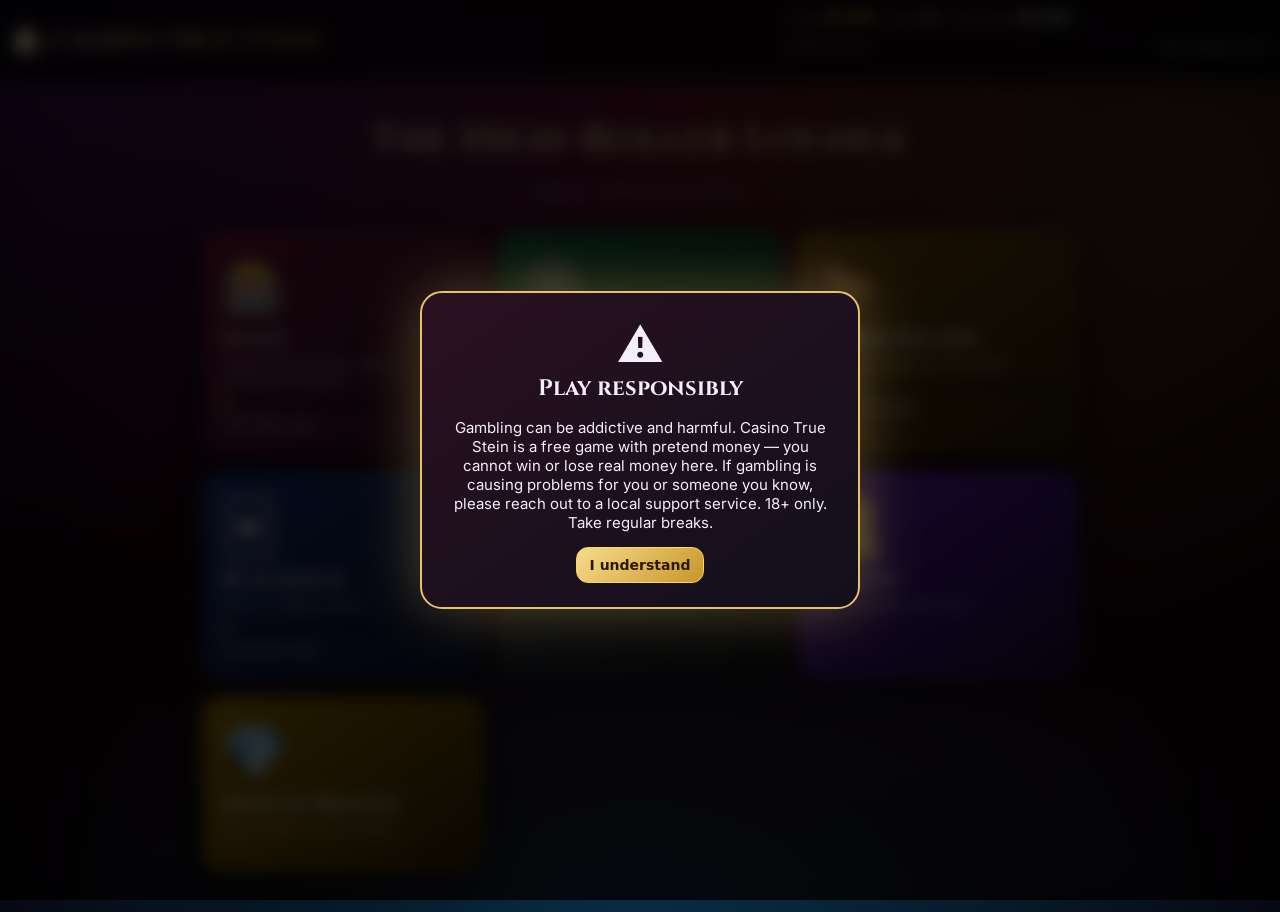
==== commit 25da5f03: "Pata verze" ====
--- a/index.html
+++ b/index.html
@@ -1,4 +1,4 @@
-<!DOCTYPE html><html lang="en"><head><meta charset="utf-8"><title>Casino True Stein</title>
+<!DOCTYPE html><html lang="en"><head><meta charset="utf-8"><title>Casino True Stein</title><link href="https://fonts.googleapis.com/css2?family=Cinzel:wght@600;800&family=Inter:wght@400;600;800&display=swap" rel="stylesheet">
 <meta name="viewport" content="width=device-width, initial-scale=1, viewport-fit=cover">
 <style>
 :root{--bg:#0b0710;--p:#1a1024;--p2:#271838;--gold:#f5c542;--red:#d62839;--grn:#1fa45a;--tx:#f4eefc;--mu:#a99bc0;box-sizing:border-box;padding-top:env(safe-area-inset-top,0px);padding-bottom:env(safe-area-inset-bottom,0px)}
@@ -67,46 +67,90 @@
 .wrap{position:relative;width:190px;height:190px;margin:6px auto}.wrap .wh{width:190px;height:190px;margin:0;box-shadow:inset 0 0 20px #000,0 0 14px #000}.wrap .pt{position:absolute;top:-8px;left:50%;margin-left:-9px;z-index:3}
 .bo{position:absolute;inset:0;transition:transform 3.2s cubic-bezier(.1,.6,.2,1)}.ba{position:absolute;left:50%;top:6px;width:13px;height:13px;margin-left:-6px;border-radius:50%;background:radial-gradient(#fff,#bbb);box-shadow:0 0 8px #fff,0 2px 4px #000;transition:top .7s}
 .wh:after{inset:55px}
+
+.wrap{width:260px;height:260px}.wrap .wh{width:260px;height:260px;background:none;border:0;box-shadow:none;transition:transform 4s cubic-bezier(.12,.55,.2,1)}.wh:after{display:none}
+.bo{transition:transform 4s cubic-bezier(.12,.55,.2,1)}.ba{top:15px}
+.rn{position:absolute;left:50%;top:50%;width:62px;height:62px;margin:-31px 0 0 -31px;border-radius:50%;background:#0b0710;border:2px solid var(--gold);display:flex;align-items:center;justify-content:center;font:700 24px Georgia;color:var(--gold);z-index:3;pointer-events:none}
+.gf{position:relative;padding:16px;margin-bottom:12px;border-radius:26px;background:linear-gradient(135deg,#fff3a8,#d4a017 22%,#7a5200 45%,#f7d96b 65%,#a07000 85%,#ffe58a);box-shadow:0 0 30px #f5c54299,0 0 0 2px #000,inset 0 0 10px #000}
+.gf>.card{margin:0;border-radius:14px;box-shadow:inset 0 0 50px #000b,0 0 0 3px #3a2400,0 0 0 5px #f7d96b}
+.cr{position:absolute;font-size:22px;color:#fff6c0;text-shadow:0 0 6px #7a5200,0 1px 1px #000;z-index:2}.cr.a{left:4px;top:0}.cr.b{right:4px;top:0}.cr.c{left:4px;bottom:0}.cr.d{right:4px;bottom:0}
+
+body{font-family:Inter,system-ui,sans-serif;background-color:#07050d}
+body:before{content:'';position:fixed;inset:-20%;z-index:-2;background:radial-gradient(40% 40% at 20% 20%,#6d28d955,transparent),radial-gradient(35% 35% at 80% 30%,#e8c26a33,transparent),radial-gradient(40% 40% at 50% 90%,#0ea5e944,transparent);animation:aur 18s ease-in-out infinite alternate;pointer-events:none}
+@keyframes aur{to{transform:translate(4%,3%) rotate(8deg) scale(1.1)}}
+.mq{display:none}header{background:#07050dd0;backdrop-filter:blur(16px);border-bottom:1px solid #e8c26a55}
+h1{cursor:pointer;font-family:Cinzel,Georgia,serif;background:linear-gradient(90deg,#fff3c4,#e8c26a,#b8860b,#fff3c4);background-size:200%;-webkit-background-clip:text;background-clip:text;color:transparent;text-shadow:none;animation:shm 4s linear infinite}
+h2,h3{font-family:Cinzel,Georgia,serif}
+.card:not(.felt){background:linear-gradient(145deg,#ffffff12,#ffffff05);backdrop-filter:blur(14px);border:1px solid #ffffff20;border-radius:20px;box-shadow:0 10px 40px #0008}
+button{border-radius:12px;transition:.2s}button:hover{transform:translateY(-2px);box-shadow:0 6px 18px #e8c26a40}
+button.go{background:linear-gradient(135deg,#f7dc8a,#c9962b);animation:glw 2.5s infinite}
+.pls{animation:pls 1s infinite}
+.hero{text-align:center;padding:26px 8px 14px}.hero h2{font-size:clamp(24px,5vw,40px);margin:0;background:linear-gradient(90deg,#fff3c4,#e8c26a,#fff3c4);background-size:200%;-webkit-background-clip:text;background-clip:text;color:transparent;animation:shm 5s linear infinite}.hero p{color:var(--mu)}
+.gm{display:grid;grid-template-columns:repeat(auto-fit,minmax(240px,1fr));gap:16px;perspective:900px}
+.tile{position:relative;overflow:hidden;border-radius:22px;padding:22px 18px;cursor:pointer;border:1px solid #ffffff22;background:linear-gradient(145deg,var(--c1),var(--c2));box-shadow:0 14px 40px #000a;animation:up .7s both;animation-delay:var(--d);transform:rotateX(var(--rx,0deg)) rotateY(var(--ry,0deg));transition:transform .15s,box-shadow .3s}
+.tile:hover{box-shadow:0 20px 60px var(--c1),0 0 0 1px #e8c26a99}
+.tile:after{content:'';position:absolute;top:0;left:-80%;width:50%;height:100%;background:linear-gradient(100deg,transparent,#ffffff30,transparent);transform:skewX(-20deg);animation:swp 4s infinite}
+.ti{font-size:54px;display:inline-block;animation:flo 3s ease-in-out infinite}.tile h3{margin:6px 0 2px;font-size:22px}.tile p{margin:0 0 12px;color:#fffb;font-size:13px}
+.g1{--c1:#7c1d3a;--c2:#2a0a2e}.g2{--c1:#0f6b3f;--c2:#052e1b}.g3{--c1:#8a5a14;--c2:#2d1b05}.g4{--c1:#1e3a8a;--c2:#0b1437}.g5{--c1:#374151;--c2:#0f1218}.g6{--c1:#6d28d9;--c2:#1e0b3d}.g7{--c1:#b8860b;--c2:#3a2704}
+@keyframes up{from{opacity:0;transform:translateY(24px) scale(.97)}}@keyframes flo{50%{transform:translateY(-8px) rotate(6deg)}}@keyframes swp{0%,60%{left:-80%}100%{left:140%}}
+.bar{height:8px;border-radius:6px;background:#0006;overflow:hidden;margin:6px 0}.fl{display:block;height:100%;background:linear-gradient(90deg,#e8c26a,#fff3c4,#e8c26a);background-size:200%;border-radius:6px;transition:width .8s cubic-bezier(.2,.8,.2,1);animation:shm 2s linear infinite}
+.pg>*{animation:up .5s both}.pg>*:nth-child(2){animation-delay:.08s}.pg>*:nth-child(3){animation-delay:.16s}.pg>*:nth-child(4){animation-delay:.24s}
+.rb{flex:1 0 100%}.rbt{display:flex;justify-content:space-between;font-size:12px;color:var(--mu)}
+.sg{display:grid;grid-template-columns:repeat(auto-fit,minmax(150px,1fr));gap:8px}.sc{background:#0003;border:1px solid #ffffff14;border-radius:12px;padding:10px}.sc small{display:block;color:var(--mu)}
+select{background:#0e0817;color:var(--tx);border:1px solid #e8c26a88;border-radius:10px;padding:10px;font:600 14px Inter,system-ui;max-width:100%}
+.ov{position:fixed;inset:0;z-index:200;background:#000c;backdrop-filter:blur(8px);display:flex;align-items:center;justify-content:center;padding:16px;animation:up .4s}
+.wb{max-width:440px;background:linear-gradient(145deg,#2a1020,#12101c);border:2px solid #e8c26a;border-radius:22px;padding:24px;text-align:center;box-shadow:0 0 60px #e8c26a55;animation:pop .5s}
+@keyframes pop{from{transform:scale(.7);opacity:0}}@keyframes glw{50%{box-shadow:0 0 22px #e8c26a99}}@keyframes pls{50%{transform:scale(1.07)}}@keyframes shm{to{background-position:200% 0}}
+.q.cl{opacity:.5}
+.pp{position:fixed;bottom:-20px;border-radius:50%;background:#e8c26a;opacity:.5;animation:rise linear infinite;z-index:-1}@keyframes rise{to{transform:translateY(-110vh);opacity:0}}
 </style></head><body>
-<header><h1>🎰 CASINO TRUE STEIN</h1><div class="st" id="hd"></div></header><div class=mq></div>
-<nav id="nv"></nav><main id="mn"></main><div id="ts"></div>
+<header><h1 onclick="go('home')">🎰 CASINO TRUE STEIN</h1><div class="st" id="hd"></div></header><div class=mq></div>
+<main id="mn"></main><div id="ts"></div>
 <script>
 const $=s=>document.querySelector(s),R=n=>Math.random()*n|0,fmt=n=>'$'+Math.round(n).toLocaleString('en-US');
-const DEF={m:1000,d:0,rep:0,sp:0,w:0,bw:0,jps:0,lk:0,pb:0,rb:0,cl:0,own:[],rl:0,bj:0,won:0,lost:0,pool:500,bonus:0,mach:0};
+const DEF={db:{},sv:0,m:1000,d:0,rep:0,sp:0,w:0,bw:0,jps:0,lk:0,pb:0,rb:0,cl:0,own:[],rl:0,bj:0,won:0,lost:0,pool:500,bonus:0,mach:0};
 let S;try{S={...DEF,...JSON.parse(localStorage.getItem('cts')||'{}')}}catch(e){S={...DEF}}
+S.db={...(S.db||{})};S.own=[...S.own];S.q=[...(S.q||[])];if(!Object.keys(S.db).length&&S.d>0)S.db.st=S.d;
 const save=()=>{try{localStorage.setItem('cts',JSON.stringify(S))}catch(e){}};
 let AC;function beep(f,d=.1,t='sine'){try{AC=AC||new AudioContext();const o=AC.createOscillator(),g=AC.createGain();o.type=t;o.frequency.value=f;g.gain.value=.04;o.connect(g);g.connect(AC.destination);o.start();o.stop(AC.currentTime+d)}catch(e){}}
 function toast(t){const e=$('#ts');e.textContent=t;e.style.display='block';clearTimeout(toast.t);toast.t=setTimeout(()=>e.style.display='none',2200)}
 function conf(n){for(let k=0;k<n;k++){const e=document.createElement('i');e.textContent=['🪙','✨','💰','⭐'][R(4)];e.style.cssText=`left:${R(100)}vw;animation-duration:${1+Math.random()*2}s`;document.body.append(e);setTimeout(()=>e.remove(),3200)}}
-const RK=[[0,'Rookie'],[25,'Regular'],[100,'High Roller'],[300,'VIP'],[800,'Whale'],[2000,'Legend']];
+const RK=[[0,'Rookie'],[25,'Regular'],[100,'High Roller'],[300,'VIP'],[800,'Whale'],[2000,'Legend'],[5000,'Mogul']];
 const rank=()=>RK.filter(r=>S.rep>=r[0]).pop()[1];
-const ITEMS=[['🚲','Vintage Bike',1500,1],['🚗','Used Sedan',12000,8],['🏎️','Sports Car',90000,60],['🏠','Beach House',400000,260],['🛥️','Yacht',1500000,900],['✈️','Private Jet',8000000,4500],['🏝️','Private Island',50000000,28000]];
-const worth=()=>S.m-S.d+S.own.reduce((a,i)=>a+ITEMS[i][2],0),inc=()=>S.own.reduce((a,i)=>a+ITEMS[i][3],0);
+const ITEMS=[['🚲','Vintage Bike',1500,1],['🚗','Used Sedan',12000,8],['🏎️','Sports Car',90000,60],['🏠','Beach House',400000,260],['🛥️','Yacht',1500000,900],['✈️','Private Jet',8000000,4500],['🏝️','Private Island',50000000,28000],['⌚','Luxury Watch',6000,4],['👔','Designer Suit',25000,15],['🐴','Racehorse',250000,180],['💍','Diamond Ring',150000,100],['🍷','Vineyard',900000,600],['🏙️','Skyline Penthouse',3000000,2000],['🚁','Helicopter',4000000,3000],['🏰','Castle',20000000,12000],['🚀','Space Yacht',100000000,60000]];
+const worth=()=>S.m+(S.sv||0)-S.d+S.own.reduce((a,i)=>a+ITEMS[i][2],0),inc=()=>S.own.reduce((a,i)=>a+ITEMS[i][3],0);
 const limit=()=>1000+2000*S.cl+S.rep*20;
-function hd(){$('#hd').innerHTML=`<span>Cash <b class=m>${fmt(S.m)}</b></span><span>Debt <b class=d>${fmt(S.d)}</b></span><span>Rep <b>${S.rep}</b> · ${rank()}</span><span>Net worth <b>${fmt(worth())}</b></span>`;const j=$('#jp');if(j)j.textContent=fmt(S.pool);save()}
+let dv=S.m;
+function tw(){const a=dv,b=S.m,t0=performance.now();cancelAnimationFrame(tw.f);const f=n=>{const k=Math.min(1,(n-t0)/600);dv=a+(b-a)*k;const e=$('#cs');if(e)e.textContent=fmt(dv);if(k<1)tw.f=requestAnimationFrame(f)};tw.f=requestAnimationFrame(f)}
+const f0=n=>Math.round(n).toLocaleString('en-US');
+function hd(){const nx=RK.find(r=>r[0]>S.rep),cu=RK.filter(r=>r[0]<=S.rep).pop(),pc=nx?(S.rep-cu[0])/(nx[0]-cu[0])*100:100,qn=QS.filter(q=>!S.q.includes(q.id)&&q.get()>=q.goal).length;
+$('#hd').innerHTML=`${cur!='home'?'<button onclick="go(\'home\')">☰ Menu</button>':''}<span>Cash <b class=m id=cs>${fmt(dv)}</b></span><span>Debt <b class=d>${fmt(S.d)}</b></span><span>Net worth <b>${fmt(worth())}</b></span>${qn?`<button class="go pls" onclick="go('quests')">📜 ${qn} ready</button>`:''}<div class=rb><div class=rbt><span>${rank()} · ${S.rep} rep</span><span>${nx?'Next: '+nx[1]+' at '+nx[0]:'Max rank'}</span></div><div class=bar><span class=fl style="width:${pc}%"></span></div></div>`;tw();const j=$('#jp');if(j)j.textContent=fmt(S.pool);save()}
 function res(net,bet){S.w+=net>0;S.bw=Math.max(S.bw,net);net>0?S.won+=net:S.lost-=net;void bet}
 function addRep(n){const o=rank();S.rep+=n;if(rank()!=o){toast('🏆 New rank: '+rank());conf(30)}MA.forEach(m=>{if(S.rep>=m.rep&&S.rep-n<m.rep&&m.rep)toast('🔓 Unlocked '+m.n)})}
 let bet=50,busy=0,auto=0,cur='slots';
 function setBet(v){bet=Math.max(1,Math.floor(+v||1));const e=$('#bi');if(e)e.value=bet}
 const betUI=(extra='')=>`<div class=row><input id=bi type=number min=1 value=${bet} oninput="setBet(this.value)"><button onclick="setBet(bet/2)">½</button><button onclick="setBet(bet*2)">×2</button><button onclick="setBet(S.m)">MAX</button>${extra}</div>`;
 /* ---------- SLOTS ---------- */
-const W=[30,26,20,12,7,4,1],P=[2,3,4,8,15,30,0];
-const MA=[{n:'Fruit Frenzy',rep:0,min:10,y:'#f5c542',s:['🍒','🍋','🍊','🍇','🔔','💎','7️⃣']},{n:'Lucky Dragon',rep:20,min:50,y:'#ef4444',s:['🧧','🏮','🐟','🪭','🐲','💰','🐉']},{n:'Diamond Deluxe',rep:40,min:100,y:'#38bdf8',s:['💍','👑','🍀','🎲','🔔','💎','7️⃣']},{n:'Wild West',rep:80,min:250,y:'#d97706',s:['🌵','🤠','🐎','🥃','⭐','🪙','🐂']},{n:'Pharaoh’s Gold',rep:150,min:1000,y:'#f59e0b',s:['🪲','🐍','🏺','👁️','🔱','🗿','🌞']},{n:'Pirate’s Bounty',rep:300,min:3000,y:'#14b8a6',s:['⚓','🦜','🗺️','🧭','🪙','💎','🏴‍☠️']},{n:'Neon Galaxy',rep:500,min:10000,y:'#e879f9',s:['🌙','🪐','☄️','🚀','👽','🌌','⭐']},{n:'Vegas Royale',rep:1000,min:50000,y:'#fde047',s:['♠️','♥️','♦️','♣️','🎩','💰','🎰']}];
+const W=[26,22,18,14,10,7,3],P=[6,10,15,25,50,120,0];
+const nice=x=>{const e=Math.pow(10,Math.floor(Math.log10(x))-1);return Math.max(1,Math.round(Math.round(x/e)*e))},rr=i=>i?Math.round(4*Math.pow(i,1.85)):0,mn=(b,i)=>nice(b*Math.pow(1.3,i));
+const TH=[['Fruit Frenzy','#f5c542','🍒 🍋 🍊 🍇 🔔 💎 7️⃣'],['Lucky Dragon','#ef4444','🧧 🏮 🐟 🪭 🐲 💰 🐉'],['Diamond Deluxe','#38bdf8','💍 👑 🍀 🎲 🔔 💎 7️⃣'],['Wild West','#d97706','🌵 🤠 🐎 🥃 ⭐ 🪙 🐂'],['Candy Land','#f472b6','🍬 🍭 🍩 🍪 🍫 🧁 🎂'],['Ocean Deep','#0ea5e9','🐚 🦀 🐠 🐙 🦈 🐋 🔱'],['Pharaoh’s Gold','#f59e0b','🪲 🐍 🏺 👁️ 🔱 🗿 🌞'],['Jungle Safari','#65a30d','🦒 🐘 🦓 🦁 🐅 🦍 🐊'],['Pirate’s Bounty','#14b8a6','⚓ 🦜 🗺️ 🧭 🪙 💎 🏴‍☠️'],['Arctic Frost','#7dd3fc','❄️ ⛄ 🐧 🧊 🐻‍❄️ 🏔️ 💠'],['Samurai Spirit','#dc2626','🎴 🌸 🍙 🏯 ⛩️ 🗡️ 🐉'],['Magic Forest','#22c55e','🍄 🦋 🌿 🦉 🧚 🔮 🦄'],['Neon Galaxy','#e879f9','🌙 🪐 ☄️ 🚀 👽 🌌 ⭐'],['Haunted Manor','#a855f7','🕯️ 🦇 🕷️ 🎃 👻 🧛 💀'],['Rock Star','#f97316','🎸 🥁 🎤 🎹 🎧 🎺 🤘'],['Space Mission','#6366f1','🛰️ 🌍 🌕 🛸 🧑‍🚀 ☀️ 🚀'],['Aztec Treasure','#ca8a04','🗿 🌽 🦅 🐆 🏺 🔥 🌞'],['Mythic Olympus','#facc15','⚡ 🏛️ 🦉 🔱 🍇 🏺 👑'],['Cyber City','#06b6d4','🤖 💾 🔋 🧬 🕹️ 💿 🌐'],['Viking Saga','#94a3b8','🛡️ ⚔️ 🪓 🍺 🐺 ⛵ 🔨'],['Gold Rush','#eab308','🪨 ⛏️ 🚂 🔦 🪙 💎 🏆'],['Royal Court','#c084fc','🏰 🛡️ 🦢 🍷 👸 🤴 👑'],['Tropical Paradise','#fb923c','🥥 🍍 🌺 🏝️ 🦩 🍹 🌴'],['Wizard’s Tower','#8b5cf6','📜 🧪 🔮 🪄 🦉 🧙 🐲'],['Steampunk','#b45309','🕰️ ⚙️ 🧭 🎩 🔭 🚂 🎈'],['Monte Carlo','#fde68a','🥂 🎩 🛥️ 🍾 🏎️ 💎 💶'],['Dragon Throne','#b91c1c','🐉 🔥 🥚 🗡️ 🏰 👑 🌋'],['Cosmic Fortune','#38bdf8','🌠 🔭 ⏳ 🌀 🪬 🔮 ♾️'],['Platinum Elite','#e5e7eb','💳 🥃 ⌚ 🛩️ 💼 🏆 💎'],['Vegas Royale','#fde047','♠️ ♥️ ♦️ ♣️ 🎩 💰 🎰']];
+const MA=TH.map((t,i)=>({n:t[0],y:t[1],s:t[2].split(' '),rep:rr(i),min:mn(10,i)}));
+const lvSel=(fn,cur,name,min)=>`<div class=row><select onchange="${fn}(+this.value)">${Array.from({length:30},(_,i)=>{const lk=S.rep<rr(i);return`<option value=${i} ${i==cur?'selected':''}>${lk?'🔒 ':''}Lv ${i+1} · ${name(i)} — ${lk?'needs '+f0(rr(i))+' rep':'min '+fmt(min(i))}</option>`}).join('')}</select></div>`;
 const pick=()=>{let t=R(100),a=0;for(let i=0;i<7;i++){a+=W[i];if(t<a)return i}return 0};
 const roll=()=>[pick(),pick(),pick()];
-const pay=(r,b)=>r[0]==r[1]&&r[1]==r[2]?(r[0]==6?0:b*P[r[0]]):r[0]==r[1]?b*.5:0;
-function slots(){const M=MA[S.mach];$('#mn').innerHTML=`<div class=card><div class=mc>${MA.map((m,i)=>`<button class="${i==S.mach?'on':''} ${S.rep<m.rep?'lk':''}" onclick="mach(${i})">${S.rep<m.rep?'🔒 ':''}${m.n}<br><small>${S.rep<m.rep?'Needs '+m.rep+' rep':'Min bet '+fmt(m.min)}</small></button>`).join('')}</div></div>
+const pay=(r,b)=>r[0]==r[1]&&r[1]==r[2]?(r[0]==6?0:b*P[r[0]]):r[0]==r[1]||r[1]==r[2]?b:0;
+function slots(){const M=MA[S.mach];$('#mn').innerHTML=`<div class=card>${lvSel('mach',S.mach,i=>MA[i].n,i=>MA[i].min)}</div>
 <div class="cab" id=cab style="--a:${M.y}"><h2>${M.n}</h2><div class=jp>JACKPOT <b id=jp></b></div><div class=reels>${[0,1,2].map(i=>`<div class=reel id=r${i}>${[0,1,2].map(j=>`<div class=c id=c${i}${j}>${M.s[pick()]}</div>`).join('')}</div>`).join('')}<div class=line></div></div><div class=msg id=msg>Good luck!</div>
 ${betUI(`<button class=go id=sb onclick="spin()">SPIN</button><button class=red onclick="allin()">ALL IN</button><button id=ab class="${auto?'on':''}" onclick="auto=!auto;this.classList.toggle('on');auto&&spin()">AUTO</button>`)}
-<div class=tag>3 in a row pays big · pair returns ½ · 3×${M.s[6]} (or a lucky roll) hits the JACKPOT · Space = spin</div></div>
+<div class=tag>3 in a row pays big · any pair refunds your bet · 3×${M.s[6]} (or a lucky roll) hits the JACKPOT · Space = spin</div></div>
 <div class=card id=lowcash style="display:none">💸 You're out of chips — visit the <b>Bank</b> for a loan.</div>`;hd();low()}
 const low=()=>{const e=$('#lowcash');if(e)e.style.display=S.m<MA[S.mach].min?'block':'none'};
 function mach(i){if(busy)return;if(S.rep<MA[i].rep)return toast('Need '+MA[i].rep+' reputation');S.mach=i;setBet(Math.max(bet,MA[i].min));slots()}
 function allin(){setBet(S.m);spin()}
 function spin(){if(cur!='slots'||busy)return;const M=MA[S.mach],b=Math.floor(bet);
 if(b<M.min){auto=0;return toast('Min bet '+fmt(M.min))}if(b>S.m){auto=0;low();return toast('Not enough cash')}
-busy=1;S.m-=b;S.pool+=b*.05;S.d=Math.round(S.d*1.003);S.sp++;let r=roll(),jack=Math.random()<.004+.0004*S.lk;
-if(jack)r=[6,6,6];else if(pay(r,b)==0&&r[0]!=r[1]&&Math.random()<.05*S.lk)r=roll();
+busy=1;S.m-=b;S.pool+=b*.05;accrue();S.sp++;let r=roll(),jack=Math.random()<.004+.0004*S.lk;
+if(jack)r=[6,6,6];else if(pay(r,b)==0&&Math.random()<.05*S.lk)r=roll();
 if(r[0]==6&&r[1]==6&&r[2]==6)jack=1;
 let w=jack?Math.max(S.pool,50*b):pay(r,b);if(w>b)w=b+(w-b)*(1+.05*S.pb);
 hd();$('#msg').textContent='';$('#msg').className='msg';$('#cab').className='cab';$('#sb').disabled=1;
@@ -115,36 +159,42 @@
 setTimeout(()=>{S.m+=w;const net=w-b;res(net,b);addRep(MA.indexOf(M)+1+S.rb);const m=$('#msg'),c=$('#cab');
 if(jack){S.jps++;S.pool=500;m.textContent='💎 JACKPOT!!! +'+fmt(w);m.className='msg win';c.classList.add('j');conf(120);[600,800,1000,1300].forEach((f,k)=>setTimeout(()=>beep(f,.25,'triangle'),k*150))}
 else if(w>b){m.textContent='WIN +'+fmt(net);m.className='msg win';c.classList.add('w');conf(w>=b*8?70:25);beep(880,.3,'triangle')}
-else{m.textContent=w?'Half back ('+fmt(w)+')':'No luck…';m.className='msg lose';c.classList.add('l');beep(150,.3,'sawtooth')}
+else{m.textContent=w?'Money back':'No luck…';m.className='msg lose';c.classList.add('l');beep(150,.3,'sawtooth')}
 busy=0;$('#sb').disabled=0;hd();low();if(auto&&S.m>=M.min)setTimeout(spin,700);else auto=0},2100)}
 /* ---------- ROULETTE ---------- */
-const RED=[1,3,5,7,9,12,14,16,18,19,21,23,25,27,30,32,34,36],RT=[{n:'European',rep:0,max:36,min:1,z:1},{n:'American',rep:30,max:36,min:5,z:2},{n:'Mini',rep:80,max:12,min:1,z:1},{n:'Vegas VIP',rep:300,max:36,min:500,z:1,vip:1}];
+const RED=[1,3,5,7,9,12,14,16,18,19,21,23,25,27,30,32,34,36],RT=Array.from({length:30},(_,i)=>{const k=i%4,b=[{max:36,z:1},{max:36,z:2},{max:12,z:1},{max:36,z:1,vip:1}][k];return{...b,n:['European','American','Mini','VIP'][k]+' table',rep:rr(i),min:mn(1,i)*(k==3?5:1)}});
+const EU=[0,32,15,19,4,21,2,25,17,34,6,27,13,36,11,30,8,23,10,5,24,16,33,1,20,14,31,9,22,18,29,7,28,12,35,3,26];
+const AMO=[0,28,9,26,30,11,7,20,32,17,5,22,34,15,3,24,36,13,1,37,27,10,25,29,12,8,19,31,18,6,21,33,16,4,23,35,14,2],MNO=[0,7,2,9,5,12,3,10,6,1,8,4,11];RT.forEach((t,i)=>t.o=[EU,AMO,MNO,EU][i%4]);
 let RB={},wr=0,bang=0,rtI=0;
+function wsvg(T){const o=T.o,N=o.length,st=2*Math.PI/N,c=130,pt=(r,a)=>`${(c+r*Math.sin(a)).toFixed(1)},${(c-r*Math.cos(a)).toFixed(1)}`;let g='';
+o.forEach((n,i)=>{const a=(i-.5)*st,b=(i+.5)*st,col=n==0||n==37?'#17944f':RED.includes(n)?'#c8202f':'#151515';
+g+=`<path d="M${pt(60,a)}L${pt(100,a)}A100 100 0 0 1 ${pt(100,b)}L${pt(60,b)}A60 60 0 0 0 ${pt(60,a)}Z" fill="${col}" stroke="#d4a017" stroke-width="1"/><text x="${c}" y="${c-88}" transform="rotate(${(i*360/N).toFixed(1)} ${c} ${c})" fill="#fff" font-size="${N>20?9:11}" font-weight="700" text-anchor="middle" font-family="Georgia">${n==37?'00':n}</text>`});
+return `<svg viewBox="0 0 260 260" width=260 height=260><defs><radialGradient id=wd><stop offset=".85" stop-color="#6b3f12"/><stop offset="1" stop-color="#2d1706"/></radialGradient><radialGradient id=hb><stop offset="0" stop-color="#8a5a14"/><stop offset="1" stop-color="#3a2208"/></radialGradient></defs><circle cx=130 cy=130 r=128 fill="url(#wd)"/><circle cx=130 cy=130 r=104 fill="#2a1608" stroke="#d4a017" stroke-width="3"/>${g}<circle cx=130 cy=130 r=60 fill="url(#hb)" stroke="#d4a017" stroke-width="3"/><path d="M130 76V184M76 130H184" stroke="#f7d96b" stroke-width="5"/></svg>`}
 const hit=(k,n,T)=>{const mx=T.max;if(k=='n'+n)return(mx==12?11:36)*(T.vip?1.1:1);if(n==0||n>mx)return 0;const h=mx/2,r=RED.includes(n);
 return k=='red'?r&&2:k=='black'?!r&&2:k=='odd'?n%2==1&&2:k=='even'?n%2==0&&2:k=='low'?n<=h&&2:k=='high'?n>h&&2:k=='d1'?n<=12&&3:k=='d2'?n>12&&n<=24&&3:k=='d3'?n>24&&3:0};
-const rsum=()=>Object.values(RB).reduce((a,b)=>a+b,0),rwin=n=>Object.entries(RB).reduce((a,[k,v])=>a+v*(hit(k,n,RT[rtI])||0),0);
+const rsum=()=>Object.values(RB).reduce((a,b)=>a+b,0),rwin=n=>Object.entries(RB).reduce((a,[k,v])=>a+v*(hit(k,n,RT[rtI])||((n==0&&RT[rtI].z==1&&k[0]!='n'&&k[0]!='d')?.5:0)),0);
 const cell=(k,l,c,st)=>`<div class="${c||''}" ${st?`style="${st}"`:''} onclick="place('${k}')">${l}${RB[k]?`<span class=ch>${RB[k]}</span>`:''}</div>`;
 function rtab(){const T=RT[rtI],cols=T.max/3,nums=[],big=T.max==36;for(let r=3;r>=1;r--)for(let c=0;c<cols;c++){const n=c*3+r;nums.push(cell('n'+n,n,RED.includes(n)?'rd':'bk'))}
 const zs=T.z==2?cell('n0',0,'gz',`grid-column:1/${cols/2+1}`)+cell('n37','00','gz',`grid-column:${cols/2+1}/${cols+1}`):cell('n0',0,'gz',`grid-column:1/${cols+1}`);
 $('#tbl').innerHTML=`<div class=tb style="grid-template-columns:repeat(${cols},1fr)">${zs}${nums.join('')}</div><div class=ob>${(big?cell('d1','1st 12')+cell('d2','2nd 12')+cell('d3','3rd 12'):'')+cell('low',big?'1-18':'1-6')+cell('even','Even')+cell('red','Red','rd')+cell('black','Black','bk')+cell('odd','Odd')+cell('high',big?'19-36':'7-12')}</div>`;$('#tot').textContent='Total bet: '+fmt(rsum())}
-function roul(){const T=RT[rtI];$('#mn').innerHTML=`<div class=card><div class=mc>${RT.map((t,i)=>`<button class="${i==rtI?'on':''} ${S.rep<t.rep?'lk':''}" onclick="rtbl(${i})">${S.rep<t.rep?'🔒 ':''}${t.n}<br><small>${S.rep<t.rep?'Needs '+t.rep+' rep':'Min chip '+fmt(t.min)}</small></button>`).join('')}</div></div>
-<div class="card felt" style=text-align:center><h2>🎡 ${T.n} Roulette</h2><div class=wrap><div class=pt></div><div class=wh id=wh data-n="?"></div><div class=bo id=bo><div class=ba id=ba></div></div></div><div class=msg id=msg>Place your bets</div><div id=tbl></div><div class=tag id=tot></div>${betUI('<button class=go onclick="rspin()">SPIN</button><button class=red onclick="setBet(S.m-rsum())">ALL IN chip</button><button onclick="RB={};rtab()">Clear</button>')}<div class=tag>Bet amount = chip size · straight ${T.max==12?'10:1':'35:1'}${T.vip?' (+10% VIP)':''} · dozens 2:1 · even-money 1:1${T.z==2?' · 0 and 00 beat all outside bets':''}</div></div>`;rtab();hd()}
+function roul(){const T=RT[rtI];wr=0;bang=0;$('#mn').innerHTML=`<div class=card>${lvSel('rtbl',rtI,i=>RT[i].n,i=>RT[i].min)}</div>
+<div class=gf><span class="cr a">❖</span><span class="cr b">❖</span><span class="cr c">❖</span><span class="cr d">❖</span><div class="card felt in" style=text-align:center><h2>🎡 ${T.n} Roulette</h2><div class=wrap><div class=wh id=wh>${wsvg(T)}</div><div class=bo id=bo><div class=ba id=ba></div></div><div class=rn id=rn>?</div></div><div class=msg id=msg>Place your bets</div><div id=tbl></div><div class=tag id=tot></div>${betUI('<button class=go onclick="rspin()">SPIN</button><button class=red onclick="setBet(S.m-rsum())">ALL IN chip</button><button onclick="RB={};rtab()">Clear</button>')}<div class=tag>Bet amount = chip size · straight ${T.max==12?'10:1':'35:1'}${T.vip?' (+10% VIP)':''} · dozens 2:1 · even-money 1:1${T.z==2?' · 0 and 00 beat all outside bets':''} · 0 returns half of outside bets (La Partage)</div></div></div>`;rtab();hd()}
 function rtbl(i){if(busy)return;if(S.rep<RT[i].rep)return toast('Need '+RT[i].rep+' reputation');rtI=i;RB={};setBet(Math.max(bet,RT[i].min));roul()}
 function place(k){if(busy)return;const c=Math.floor(bet);if(c<RT[rtI].min)return toast('Min chip '+fmt(RT[rtI].min));if(rsum()+c>S.m)return toast('Not enough cash');RB[k]=(RB[k]||0)+c;beep(600,.04);rtab()}
-function rspin(){if(busy)return;const T=RT[rtI],t=rsum();if(!t)return toast('Place a bet first');busy=1;S.m-=t;S.d=Math.round(S.d*1.003);hd();
-const pk=()=>{const i=R(T.max+1+(T.z==2?1:0));return i<=T.max?i:37};let n=pk(),w=rwin(n);if(!w&&Math.random()<.03*S.lk){n=pk();w=rwin(n)}if(w>t)w=t+(w-t)*(1+.05*S.pb);
-$('#msg').textContent='';$('#wh').dataset.n='…';$('#ba').style.top='6px';
-wr+=1080;$('#wh').style.transform=`rotate(${wr}deg)`;bang-=1440+R(360);$('#bo').style.transform=`rotate(${bang}deg)`;
-setTimeout(()=>$('#ba').style.top='38px',2500);const tk=setInterval(()=>beep(200+R(300),.03,'square'),160);
-setTimeout(()=>{clearInterval(tk);S.m+=w;S.rl++;S.sp++;res(w-t,t);addRep(2+S.rb);$('#wh').dataset.n=n==37?'00':n;const m=$('#msg');
+function rspin(){if(busy)return;const T=RT[rtI],t=rsum();if(!t)return toast('Place a bet first');busy=1;S.m-=t;accrue();hd();
+const pk=()=>T.o[R(T.o.length)];let n=pk(),w=rwin(n);if(!w&&Math.random()<.03*S.lk){n=pk();w=rwin(n)}if(w>t)w=t+(w-t)*(1+.05*S.pb);
+const i=T.o.indexOf(n);wr+=720+R(360);const tg=((i*360/T.o.length+wr)%360+360)%360,df=((bang-tg)%360+360)%360;bang=bang-df-1440;
+$('#msg').textContent='';$('#rn').textContent='…';$('#ba').style.top='15px';$('#wh').style.transform=`rotate(${wr}deg)`;$('#bo').style.transform=`rotate(${bang}deg)`;
+setTimeout(()=>$('#ba').style.top='50px',3100);const tk=setInterval(()=>beep(200+R(300),.03,'square'),170);
+setTimeout(()=>{clearInterval(tk);S.m+=w;S.rl++;S.sp++;res(w-t,t);addRep(2+S.rb);$('#rn').textContent=n==37?'00':n;const m=$('#msg');
 m.innerHTML=`<span style="color:${n&&n!=37?RED.includes(n)?'#ff6b78':'#fff':'#4de28a'}">${n==37?'00':n}</span> — ${w>t?'WIN +'+fmt(w-t):w?'Partial '+fmt(w):'House wins'}`;m.className='msg '+(w>t?'win':'lose');
-if(w>t){conf(40);beep(880,.3,'triangle')}else beep(150,.3,'sawtooth');RB={};busy=0;hd();rtab()},3400)}
+if(w>t){conf(40);beep(880,.3,'triangle')}else beep(150,.3,'sawtooth');RB={};busy=0;hd();rtab()},4400)}
 /* ---------- HORSE RACING ---------- */
 const HN=['Thunder Bolt','Lucky Lady','Iron Duke','Silver Arrow','Midnight Run','Golden Gale','Royal Flush','Dust Devil','Night Fury','Pocket Aces','Red Baron','Stein’s Pride'];let HR=null;
 function newRace(){const n=[...HN].sort(()=>Math.random()-.5).slice(0,6),s=n.map(()=>1+Math.random()*4),t=s.reduce((a,b)=>a+b);HR={pick:-1,h:n.map((nm,i)=>({nm,p:s[i]/t,o:Math.max(1.5,Math.round(8.8/(s[i]/t))/10)}))}}
-function race(){if(!HR)newRace();$('#mn').innerHTML=`<div class="card felt" style=text-align:center><h2>🐎 Stein Downs Racing</h2><div class=tag>Tap a horse to back it · a win pays odds × bet</div><div class=trk>${HR.h.map((h,i)=>`<div class="ln ${HR.pick==i?'pk':''}" onclick="pickH(${i})"><span class=hn>${i+1}. ${h.nm} · ${h.o.toFixed(1)}x</span><span class=hs id=hs${i}>🐎</span></div>`).join('')}</div><div class=msg id=msg>${HR.pick<0?'Pick your horse':'Backing '+HR.h[HR.pick].nm}</div>${betUI('<button class=go onclick="run()">START RACE</button><button class=red onclick="setBet(S.m);run()">ALL IN</button>')}</div>`;hd()}
+function race(){if(!HR)newRace();$('#mn').innerHTML=`<div class="card felt" style=text-align:center><h2>🐎 Stein Downs Racing</h2>${lvSel('trk',hl,i=>'Track',i=>mn(5,i))}<div class=tag>Tap a horse to back it · each shows win chance % and payout odds</div><div class=trk>${HR.h.map((h,i)=>`<div class="ln ${HR.pick==i?'pk':''}" onclick="pickH(${i})"><span class=hn>${i+1}. ${h.nm} · ${(h.p*100).toFixed(0)}% · ${h.o.toFixed(1)}x</span><span class=hs id=hs${i}>🐎</span></div>`).join('')}</div><div class=msg id=msg>${HR.pick<0?'Pick your horse':'Backing '+HR.h[HR.pick].nm}</div>${betUI('<button class=go onclick="run()">START RACE</button><button class=red onclick="setBet(S.m);run()">ALL IN</button>')}</div>`;hd()}
 function pickH(i){if(busy)return;if(HR.done)newRace();HR.pick=i;race()}
-function run(){if(busy)return;if(HR.done||HR.pick<0)return toast('Pick a horse first');const b=Math.floor(bet);if(b<1||b>S.m)return toast('Invalid bet');busy=1;HR.done=1;S.m-=b;S.sp++;S.hr=(S.hr||0)+1;hd();
+function run(){if(busy)return;if(HR.done||HR.pick<0)return toast('Pick a horse first');const b=Math.floor(bet);if(b<1||b>S.m)return toast('Invalid bet');if(b<mn(5,hl))return toast('Min bet '+fmt(mn(5,hl)));busy=1;HR.done=1;S.m-=b;S.sp++;S.hr=(S.hr||0)+1;accrue();hd();
 let w=0,x=Math.random(),a=0;HR.h.forEach((h,i)=>{a+=h.p;if(x>=a-h.p&&x<a)w=i});if(w!=HR.pick&&Math.random()<.03*S.lk)w=HR.pick;
 const T=HR.h.map((_,i)=>i==w?9:9.6+Math.random()*2.6),t0=performance.now();$('#msg').textContent='…and they\'re off!';
 const f=now=>{const t=(now-t0)/1000;HR.h.forEach((_,i)=>{const q=t>=T[i]?1:Math.max(0,Math.min(.97,t/T[i]+.05*Math.sin(t*3+i*2)*(1-t/T[i])));$('#hs'+i).style.left=`calc(${q*100}% - ${q*40}px)`});if(Math.random()<.2)beep(120+R(60),.04,'square');
@@ -166,8 +216,8 @@
 else if(a=='stand'&&B.ph=='play'&&B.ps[B.t]==p){p.s='done';nxt()}
 else if(a=='new'&&B.ph=='end'){B.r++;B.ph='bet';B.dl=[];B.ps.forEach(x=>{x.bt=0;x.h=[];x.s=''});B.t=0}
 sync()}
-function sync(){if(grp)grp.emit('bj',{t:'st',s:{...B,dk:null}});bjr();chk()}
-const send=(a,v)=>host?hostAct(ME,a,v):grp&&grp.emit('bj',{t:'act',id:ME,a,v});
+function sync(){if(grp)em({t:'st',s:{...B,dk:null}});bjr();chk()}
+const send=(a,v)=>host?hostAct(ME,a,v):grp&&em({t:'act',id:ME,a,v});
 function chk(){if(B.ph!='end'||settled==B.r)return;settled=B.r;const p=B.ps.find(x=>x.id==ME);if(!p||!p.bt)return;
 const pt=val(p.h),dt=val(B.dl),nat=p.h.length==2&&pt==21,b=p.bt;let net=pt>21?-b:dt>21||pt>dt?(nat?b*1.5:b)*(1+.05*S.pb):pt==dt?0:-b;
 if(net>0&&dt==21&&B.dl.length==2&&!nat)net=0;S.m+=b+net;S.bj++;S.sp++;res(net,b);addRep(2+S.rb);hd();
@@ -178,31 +228,53 @@
 $('#pl').innerHTML=B.ps.map((p,i)=>`<div style="${play&&B.t==i?'outline:2px solid var(--gold)':''}"><b>${p.id==ME?'You':p.nm}</b> · bet ${p.bt?fmt(p.bt):'—'}<div class=hand>${p.h.map(c=>cd(c)).join('')}</div>${p.h.length?'Total '+val(p.h)+(val(p.h)>21?' BUST':''):''}</div>`).join('');
 $('#bjb').innerHTML=B.ph=='bet'?(me&&me.bt?'<span class=tag>Waiting for other player…</span>':betUI('<button class=go onclick="bjbet()">DEAL</button><button class=red onclick="setBet(S.m);bjbet()">ALL IN</button>')):play?`<button class=go ${mine?'':'disabled'} onclick="send('hit')">HIT</button><button ${mine?'':'disabled'} onclick="send('stand')">STAND</button>${mine?'':'<span class=tag>Waiting…</span>'}`:(host?'<button class=go onclick="send(\'new\')">NEXT ROUND</button>':'<span class=tag>Host starts next round</span>');
 $('#ol').textContent=online?(host?'Table code: '+code+' — share the page link + this code':'Connected to table '+code):'Solo vs dealer'}
-function bjbet(){const b=Math.floor(bet);if(b<1||b>S.m)return toast('Invalid bet');send('bet',b)}
-function bj(){$('#mn').innerHTML=`<div class="card felt" style=text-align:center><h2>🃏 Blackjack</h2><div class=tag id=ol></div><div id=dl></div><div class=pl id=pl></div><div id=bjb class=row></div><div class=tag>Blackjack pays 3:2 · dealer stands on 17</div></div>
+let hl=0,bl=0;function trk(i){if(busy)return;if(S.rep<rr(i)){toast('Need '+rr(i)+' rep');return race()}hl=i;setBet(Math.max(bet,mn(5,i)));race()}
+function btb(i){if(S.rep<rr(i)){toast('Need '+rr(i)+' rep');return bj()}bl=i;setBet(Math.max(bet,mn(5,i)));bj()}
+function bjbet(){const b=Math.floor(bet);if(b<1||b>S.m)return toast('Invalid bet');if(b<mn(5,bl))return toast('Min bet '+fmt(mn(5,bl)));send('bet',b)}
+function bj(){$('#mn').innerHTML=`<div class="card felt" style=text-align:center><h2>🃏 Blackjack</h2>${lvSel('btb',bl,i=>'Table',i=>mn(5,i))}<div class=tag id=ol></div><div id=dl></div><div class=pl id=pl></div><div id=bjb class=row></div><div class=tag>Blackjack pays 3:2 · dealer stands on 17</div></div>
 <div class=card><h2>👥 Two-player table</h2><div class=row><button onclick="mk()">Create table</button><input id=cj placeholder="Code" style="width:90px"><button onclick="jn()">Join table</button><button onclick="solo()">Back to solo</button></div><div class=tag>Both players open this page link (any PC/network), one creates a table, the other enters the code. Each player uses their own cash.</div></div>`;hd();bjr()}
-async function link(c){try{const r=await claude.use('room');if(!r)return toast('Online play unavailable in this view');grp=await r.join('bj-'+c);grp.on('bj',m=>{const d=m.data;if(!d||m.isMe)return;
-if(host){if(d.t=='act')hostAct(d.id,d.a,d.v)}else if(d.t=='st'){B=d.s;bjr();chk()}});return 1}catch(e){toast('Could not connect');return 0}}
+const em=d=>Promise.resolve(grp.emit('bj',d)).catch(e=>toast('Send failed: '+((e&&e.code)||e)));
+async function link(c){try{if(typeof claude=='undefined'){toast('Online play only works on the live link, not the downloaded file');return 0}
+const r=await claude.use('room');if(!r){toast('Rooms unavailable — open the live link while signed in to Claude');return 0}
+const h=m=>{const d=m.data;if(!d||m.isMe)return;if(host){if(d.t=='act')hostAct(d.id,d.a,d.v)}else if(d.t=='st'){B=d.s;bjr();chk()}};
+try{grp=await r.join('bj-'+c);grp.on('bj',h)}catch(e){grp={emit:(t,d)=>r.emit(t,{...d,c}),on:(t,f)=>r.on(t,m=>{if(m.data&&m.data.c==c)f(m)}),leave(){}};grp.on('bj',h)}
+return 1}catch(e){toast('Could not connect: '+((e&&e.code)||e));return 0}}
 async function mk(){code=String(1000+R(9000));if(!await link(code))return;online=1;host=1;settled=-1;B={r:0,ph:'bet',dl:[],ps:[{id:ME,nm:'Host',bt:0,h:[],s:''}],t:0,dk:[]};sync()}
-async function jn(){const c=$('#cj').value.trim();if(!c)return;if(!await link(c))return;code=c;online=1;host=0;B={r:0,ph:'bet',dl:[],ps:[],t:0};settled=-1;grp.emit('bj',{t:'act',id:ME,a:'join',v:'Player 2'});bjr();toast('Joined — waiting for host')}
+async function jn(){const c=$('#cj').value.trim();if(!c)return;if(!await link(c))return;code=c;online=1;host=0;B={r:0,ph:'bet',dl:[],ps:[],t:0};settled=-1;em({t:'act',id:ME,a:'join',v:'Player 2'});bjr();toast('Joined — waiting for host')}
 function solo(){if(grp){try{grp.leave()}catch(e){}}grp=null;online=0;host=1;settled=-1;B={r:0,ph:'bet',dl:[],ps:[{id:ME,nm:'You',bt:0,h:[],s:''}],t:0,dk:[]};bj()}
 /* ---------- BANK / SHOP / STATS ---------- */
-function bank(){const av=Math.max(0,limit()-S.d);$('#mn').innerHTML=`<div class=card><h2>🏦 True Stein Bank</h2><p>Debt: <b class=d style="color:#ff7a85">${fmt(S.d)}</b> (grows 0.3% per spin) · Available credit: <b>${fmt(av)}</b> <span class=tag>(limit ${fmt(limit())}, grows with reputation &amp; Credit Score)</span></p>
-<div class=row><input id=ln type=number placeholder="Amount" value=${Math.min(av,1000)}><button class=go onclick="borrow()">Borrow (+20% fee)</button><button onclick="repay()">Repay</button><button onclick="repay(1)">Repay all</button></div></div>
-<div class=card><h2>🎁 Daily bonus</h2><button class=go onclick="daily()">Claim ${fmt(500+S.rep*5)}</button> <span class=tag>once every 24h</span></div>`;hd()}
-function borrow(){const a=Math.floor(+$('#ln').value),av=limit()-S.d;if(!(a>0))return;const fee=Math.round(a*1.2);if(S.d+fee>limit())return toast('Over your credit limit');S.m+=a;S.d+=fee;toast('Borrowed '+fmt(a)+' — owe '+fmt(fee));bank()}
-function repay(all){const a=all?S.d:Math.floor(+$('#ln').value),p=Math.min(a,S.d,S.m);if(!(p>0))return toast('Nothing to repay');S.m-=p;S.d-=p;bank()}
-function daily(){if(Date.now()-S.bonus<864e5)return toast('Come back later');S.bonus=Date.now();S.m+=500+S.rep*5;conf(20);bank()}
-const UP=[['lk','🍀 Lucky Charm','Chance to reroll a losing spin +5%/lvl, better jackpot odds',500],['pb','💰 Payout Booster','+5% winnings per level',800],['rb','⭐ Rep Magnet','+1 reputation per game per level',1200],['cl','💳 Credit Score','+$2,000 loan limit per level',600]];
-function shop(){$('#mn').innerHTML=`<div class=card><h2>⚙️ Upgrades</h2>${UP.map(u=>{const l=S[u[0]],c=Math.round(u[3]*Math.pow(1.7,l));return`<div class=it><div><b>${u[1]}</b> Lv ${l}/10<small>${u[2]}</small></div><button ${l>=10?'disabled':''} onclick="up('${u[0]}',${c})">${l>=10?'MAX':fmt(c)}</button></div>`}).join('')}</div>
-<div class=card><h2>🛍️ Luxury Store</h2><div class=tag>Passive income paid every 10s: ${fmt(inc())}</div>${ITEMS.map((t,i)=>`<div class=it><div>${t[0]} <b>${t[1]}</b><small>+${fmt(t[3])} / 10s</small></div>${S.own.includes(i)?'<span class=win>OWNED</span>':`<button ${S.m<t[2]?'disabled':''} onclick="buy(${i})">${fmt(t[2])}</button>`}</div>`).join('')}</div>`;hd()}
-function up(k,c){if(S.m<c)return toast('Not enough cash');S.m-=c;S[k]++;beep(700,.2,'triangle');shop()}
-function buy(i){if(S.m<ITEMS[i][2])return;S.m-=ITEMS[i][2];S.own.push(i);conf(40);toast('Bought '+ITEMS[i][1]+'!');shop()}
-function stats(){const o=[['Net worth',fmt(worth())],['Rank',rank()+' ('+S.rep+' rep)'],['Total spins/hands',S.sp],['Wins',S.w],['Biggest win',fmt(S.bw)],['Jackpots hit',S.jps],['Roulette spins',S.rl],['Blackjack hands',S.bj],['Horse races',S.hr||0],['Total won',fmt(S.won)],['Total lost',fmt(S.lost)],['Assets owned',S.own.map(i=>ITEMS[i][0]).join(' ')||'—']];
-$('#mn').innerHTML=`<div class=card><h2>📊 Stats</h2>${o.map(r=>`<div class=it><span>${r[0]}</span><b>${r[1]}</b></div>`).join('')}<div class=row><button class=red onclick="if(confirm('Reset all progress?')){S={...DEF};save();go('slots')}">Reset game</button></div></div>`;hd()}
-const T={slots,roul,race,bj,bank,shop,stats},N={slots:'🎰 Slots',roul:'🎡 Roulette',race:'🐎 Racing',bj:'🃏 Blackjack',bank:'🏦 Bank',shop:'🛍️ Shop',stats:'📊 Stats'};
-function go(t){if(busy)return toast('Wait for the round to finish');cur=t;auto=0;$('#nv').innerHTML=Object.keys(N).map(k=>`<button class="${k==t?'on':''}" onclick="go('${k}')">${N[k]}</button>`).join('');T[t]()}
+const BK=[{k:'st',n:'🏦 True Stein Bank',d:'Reliable all-rounder: 20% fee, 0.3% interest per spin.',fee:.2,r:.003,cap:()=>limit(),rep:0},
+{k:'ln',n:'🦈 Lenny’s Quick Cash',d:'Huge limit, no questions — but 50% fee and 1% interest per spin.',fee:.5,r:.01,cap:()=>limit()*3,rep:0},
+{k:'cu',n:'🤝 Gambler’s Credit Union',d:'Cheap: 5% fee, 0.15% per spin. Small limit, needs 50 rep.',fee:.05,r:.0015,cap:()=>limit()*.5,rep:50},
+{k:'of',n:'🏝️ Offshore Vault',d:'0% fee, 0.2% per spin, big limit — needs 200 rep and only one loan at a time.',fee:0,r:.002,cap:()=>limit()*2,rep:200,one:1}];
+const sumd=()=>S.d=Object.values(S.db).reduce((a,b)=>a+b,0);
+function accrue(){BK.forEach(b=>{if(S.db[b.k]>0)S.db[b.k]*=1+b.r});S.sv=(S.sv||0)*1.004;sumd()}
+function bank(){sumd();$('#mn').innerHTML=`<div class=card><h2>Banks</h2><p class=tag>Total debt: <b style="color:#ff7a85">${fmt(S.d)}</b> · interest is charged every spin, round and race. Enter an amount, then choose a bank.</p><div class=row><input id=ln type=number placeholder="Amount" value=1000></div>${BK.map(b=>{const dt=S.db[b.k]||0;return`<div class=it><div><b>${b.n}</b><small>${b.d}</small><small>Owed ${fmt(dt)} · limit ${fmt(b.cap())}</small></div><div class=row>${S.rep<b.rep?'<span class=tag>🔒 '+b.rep+' rep</span>':`<button class=go onclick="borrow('${b.k}')">Borrow</button><button onclick="repay('${b.k}')">Repay</button>`}</div></div>`}).join('')}
+<div class=it><div><b>🔐 Vault Savings</b><small>Earns 0.4% every spin/round/race. 3% withdrawal fee.</small><small>Saved ${fmt(S.sv||0)}</small></div><div class=row><button class=go onclick="sav(1)">Deposit</button><button onclick="sav(0)">Withdraw</button></div></div></div>
+<div class=card><h2>🎁 Daily bonus</h2><button class=go onclick="daily()">Claim ${fmt(5000+S.rep*50)}</button> <span class=tag>once every 24h</span></div>`;hd()}
+const amt=()=>Math.floor(+$('#ln').value);
+function borrow(k){const b=BK.find(x=>x.k==k),a=amt();if(!(a>0))return;if(b.one&&S.db[k]>0)return toast('Repay this bank first');const f=Math.round(a*(1+b.fee));if((S.db[k]||0)+f>b.cap())return toast('Over this bank’s limit');S.m+=a;S.db[k]=(S.db[k]||0)+f;toast('Borrowed '+fmt(a)+' — owe '+fmt(f));bank()}
+function repay(k){const p=Math.min(amt(),S.db[k]||0,S.m);if(!(p>0))return toast('Nothing to repay');S.m-=p;S.db[k]-=p;if(S.db[k]<1)S.db[k]=0;bank()}
+function sav(d){const a=amt();if(!(a>0))return;if(d){if(a>S.m)return toast('Not enough cash');S.m-=a;S.sv=(S.sv||0)+a}else{const w=Math.min(a,S.sv||0);S.sv-=w;S.m+=w*.97}bank()}
+function daily(){if(Date.now()-S.bonus<864e5)return toast('Come back later');S.bonus=Date.now();S.m+=5000+S.rep*50;conf(30);bank()}
+const QG=[['Spin or play {n} rounds',()=>S.sp,[25,100,500,2000,10000]],['Win {n} rounds',()=>S.w,[10,50,250,1000]],['Play {n} roulette spins',()=>S.rl,[10,50,200]],['Run {n} horse races',()=>S.hr||0,[5,25,100]],['Play {n} blackjack hands',()=>S.bj,[5,25,100]],['Hit {n} jackpot(s)',()=>S.jps,[1,3,10]],['Win {n} in a single round',()=>S.bw,[1000,50000,1000000],1],['Own {n} luxury item(s)',()=>S.own.length,[1,4,8,16]],['Reach a net worth of {n}',worth,[10000,100000,1000000,10000000],1]];
+const QS=[];QG.forEach((g,gi)=>g[2].forEach((n,t)=>QS.push({id:gi+'.'+t,t:g[0].replace('{n}',g[3]?fmt(n):f0(n)),get:g[1],goal:n,rep:10+t*15+gi,cash:(10+t*15)*200})));
+function quests(){const k=q=>S.q.includes(q.id)?2:q.get()>=q.goal?0:1;$('#mn').innerHTML=`<div class=card><h2>📜 Quests</h2><p class=tag>Finish quests to earn reputation and cash. ${S.q.length}/${QS.length} done.</p>${QS.slice().sort((a,b)=>k(a)-k(b)).map(q=>{const v=Math.min(q.get(),q.goal),ok=v>=q.goal,cl=S.q.includes(q.id);return`<div class="it q ${cl?'cl':''}"><div style=flex:1><b>${q.t}</b><small>Reward: +${q.rep} rep · ${fmt(q.cash)}</small><div class=bar><span class=fl style="width:${v/q.goal*100}%"></span></div><small>${f0(v)} / ${f0(q.goal)}</small></div>${cl?'<span class=win>✔ Done</span>':`<button class="${ok?'go':''}" ${ok?'':'disabled'} onclick="claimQ('${q.id}')">Claim</button>`}</div>`}).join('')}</div>`;hd()}
+function claimQ(id){const q=QS.find(x=>x.id==id);if(S.q.includes(id)||q.get()<q.goal)return;S.q.push(id);S.m+=q.cash;addRep(q.rep);conf(50);beep(880,.3,'triangle');quests()}
+function shop(){const o=[['Net worth',fmt(worth())],['Rank',rank()+' ('+S.rep+' rep)'],['Rounds played',f0(S.sp)],['Wins',f0(S.w)],['Biggest win',fmt(S.bw)],['Jackpots',S.jps],['Roulette spins',S.rl],['Blackjack hands',S.bj],['Horse races',S.hr||0],['Total won',fmt(S.won)],['Total lost',fmt(S.lost)],['Passive income',fmt(inc())+' /10s']];
+$('#mn').innerHTML=`<div class=card><h2>👤 Profile</h2><div class=sg>${o.map(r=>`<div class=sc><small>${r[0]}</small><b>${r[1]}</b></div>`).join('')}</div></div><div class=card><h2>💎 Luxury Store</h2><div class=tag>Owned items pay passive income every 10s and add to your net worth.</div>${ITEMS.map((t,i)=>[t,i]).sort((a,b)=>a[0][2]-b[0][2]).map(([t,i])=>`<div class=it><div>${t[0]} <b>${t[1]}</b><small>+${fmt(t[3])} / 10s</small></div>${S.own.includes(i)?'<span class=win>OWNED</span>':`<button ${S.m<t[2]?'disabled':''} onclick="buy(${i})">${fmt(t[2])}</button>`}</div>`).join('')}</div><div class=row><button class=red onclick="if(confirm('Reset all progress?')){S={...DEF,own:[],db:{},q:[]};save();go('home')}">Reset game</button></div>`;hd()}
+function buy(i){if(S.m<ITEMS[i][2])return;S.m-=ITEMS[i][2];S.own.push(i);conf(40);beep(700,.2,'triangle');toast('Bought '+ITEMS[i][1]+'!');shop()}
+const unl=()=>MA.filter((m,i)=>S.rep>=rr(i)).length;
+function home(){const u=unl(),G=[['slots','🎰','Slots','30 themed machines with a progressive jackpot'],['roul','🎡','Roulette','30 tables · real wheel, real ball'],['race','🐎','Horse Racing','30 tracks · back your favourite'],['bj','🃏','Blackjack','Solo or 2-player online'],['bank','🏦','Banks','Loans, savings & daily bonus'],['quests','📜','Quests','Earn reputation and cash'],['shop','💎','Shop & Profile','Luxury items and your stats']];
+$('#mn').innerHTML=`<div class=hero><h2>The High-Roller Lounge</h2><p>${rank()} · ${u}/30 levels unlocked</p></div><div class=gm>${G.map((g,i)=>`<div class="tile g${i+1}" style="--d:${i*.07}s" onclick="go('${g[0]}')"><div class=ti>${g[1]}</div><h3>${g[2]}</h3><p>${g[3]}</p>${i<4?`<div class=bar><span class=fl style="width:${u/30*100}%"></span></div><small>${u}/30 levels open</small>`:''}</div>`).join('')}</div>`;hd()}
+const T={home,slots,roul,race,bj,bank,quests,shop};
+function go(t){if(busy)return toast('Wait for the round to finish');cur=t;auto=0;scrollTo({top:0});const m=$('#mn');m.classList.remove('pg');void m.offsetWidth;m.classList.add('pg');T[t]()}
+function showWarn(){if($('.ov'))return;const o=document.createElement('div');o.className='ov';o.innerHTML='<div class=wb><div style="font-size:46px">⚠️</div><h2>Play responsibly</h2><p>Gambling can be addictive and harmful. Casino True Stein is a free game with pretend money — you cannot win or lose real money here. If gambling is causing problems for you or someone you know, please reach out to a local support service. 18+ only. Take regular breaks.</p><button class=go onclick="this.closest(\'.ov\').remove()">I understand</button></div>';document.body.append(o)}
+for(let k=0;k<18;k++){const e=document.createElement('div'),z=3+R(6);e.className='pp';e.style.cssText=`left:${R(100)}vw;width:${z}px;height:${z}px;animation-duration:${8+R(14)}s;animation-delay:-${R(20)}s`;document.body.append(e)}
+document.addEventListener('mousemove',e=>{const t=e.target.closest&&e.target.closest('.tile');if(!t)return;const r=t.getBoundingClientRect();t.style.setProperty('--ry',((e.clientX-r.left)/r.width-.5)*10+'deg');t.style.setProperty('--rx',-((e.clientY-r.top)/r.height-.5)*10+'deg')});
+document.addEventListener('mouseout',e=>{const t=e.target.closest&&e.target.closest('.tile');if(t){t.style.setProperty('--rx','0deg');t.style.setProperty('--ry','0deg')}});
+setInterval(showWarn,18e5);
 addEventListener('keydown',e=>{if(e.code=='Space'&&cur=='slots'&&e.target.tagName!='INPUT'){e.preventDefault();spin()}});
 setInterval(()=>{if(S.own.length){S.m+=inc();hd()}},10000);
-go('slots');
+go('home');showWarn();
 </script></body></html>
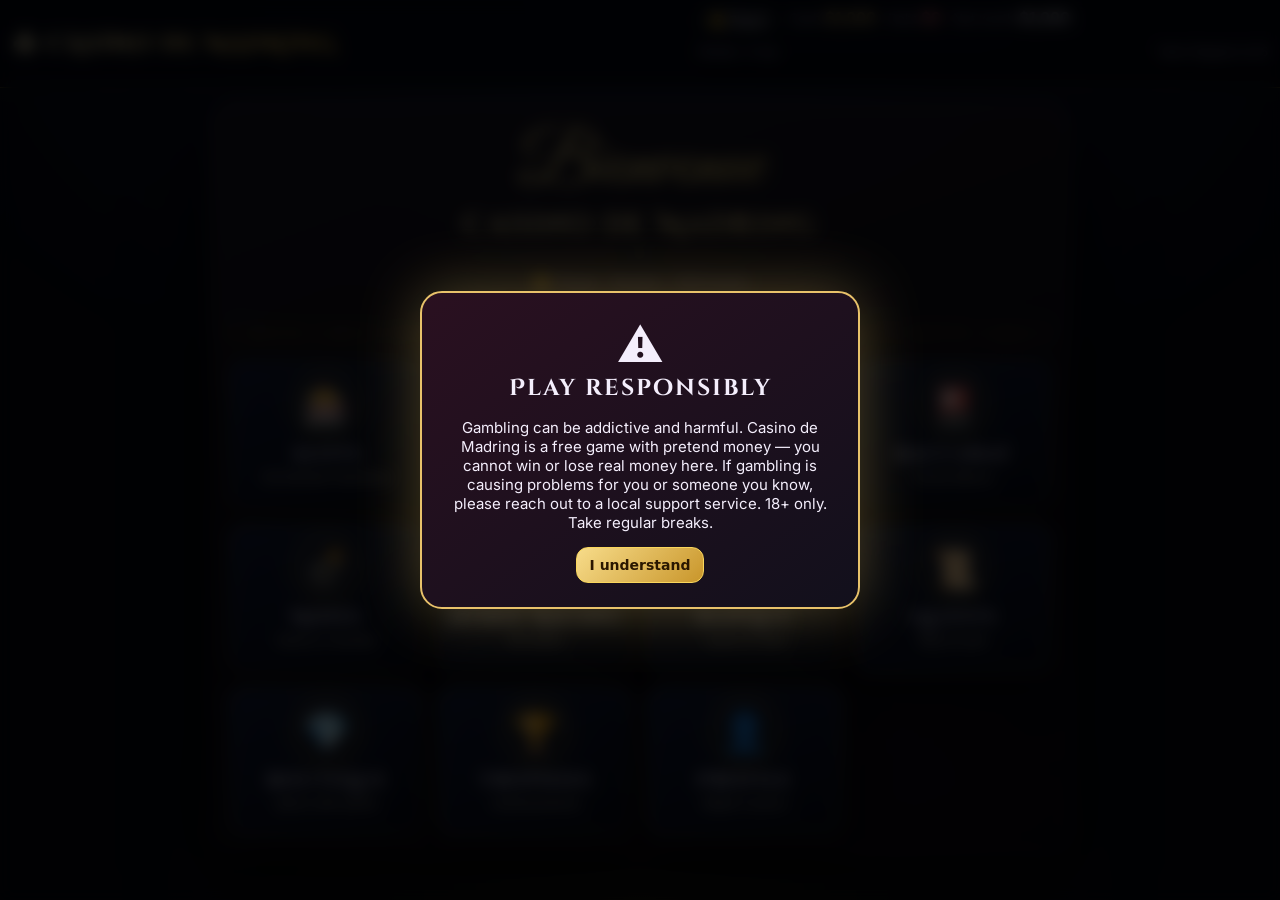
==== commit a8aba042: "Add files via upload" ====
--- a/index.html
+++ b/index.html
@@ -1,280 +1,6 @@
-<!DOCTYPE html><html lang="en"><head><meta charset="utf-8"><title>Casino True Stein</title><link href="https://fonts.googleapis.com/css2?family=Cinzel:wght@600;800&family=Inter:wght@400;600;800&display=swap" rel="stylesheet">
+<!DOCTYPE html><html lang="en"><head><meta charset="utf-8"><title>Casino de Madring</title><link href="https://fonts.googleapis.com/css2?family=Cinzel+Decorative:wght@700;900&family=Playfair+Display:ital,wght@0,500;0,700;1,500&family=Great+Vibes&family=Inter:wght@400;600;800&display=swap" rel="stylesheet">
 <meta name="viewport" content="width=device-width, initial-scale=1, viewport-fit=cover">
-<style>
-:root{--bg:#0b0710;--p:#1a1024;--p2:#271838;--gold:#f5c542;--red:#d62839;--grn:#1fa45a;--tx:#f4eefc;--mu:#a99bc0;box-sizing:border-box;padding-top:env(safe-area-inset-top,0px);padding-bottom:env(safe-area-inset-bottom,0px)}
-*{box-sizing:border-box}html{scroll-padding-top:env(safe-area-inset-top,0px)}
-body{margin:0;background:radial-gradient(circle at 50% -10%,#3a1456,var(--bg) 60%) fixed;background-color:var(--bg);color:var(--tx);font:15px system-ui,sans-serif;min-height:100%}
-header{position:sticky;top:env(safe-area-inset-top,0px);z-index:5;background:#0b0710ee;border-bottom:1px solid #3a2a50;padding:8px 12px;display:flex;flex-wrap:wrap;gap:8px 16px;align-items:center;justify-content:space-between}
-h1{margin:0;font:700 20px Georgia,serif;color:var(--gold);letter-spacing:1px}
-.st{display:flex;gap:12px;flex-wrap:wrap;font-size:13px;color:var(--mu)}.st b{color:var(--tx);font-size:15px}.st .m{color:var(--gold)}.st .d{color:#ff7a85}
-nav{display:flex;gap:6px;overflow-x:auto;padding:10px 12px}
-nav button{white-space:nowrap}
-button{background:var(--p2);color:var(--tx);border:1px solid #4a3568;border-radius:10px;padding:9px 13px;font:600 14px system-ui;cursor:pointer}
-button:hover{border-color:var(--gold)}button.on,button.go{background:linear-gradient(#f9d65c,#d49a14);color:#2a1700;border-color:#f9d65c}
-button.red{background:linear-gradient(#e8414f,#a01826);border-color:#ff6b78}button:disabled{opacity:.4;cursor:not-allowed}
-main{max-width:900px;margin:auto;padding:4px 12px 40px}
-.card{background:linear-gradient(#1f1330,var(--p));border:1px solid #3a2a50;border-radius:16px;padding:14px;margin-bottom:12px}
-h2{margin:0 0 8px;font-family:Georgia,serif}.row{display:flex;gap:8px;flex-wrap:wrap;align-items:center;justify-content:center;margin:8px 0}
-input{background:#0e0817;color:var(--tx);border:1px solid #4a3568;border-radius:10px;padding:9px;font:600 15px system-ui;width:130px}
-.cab{border:3px solid var(--a);border-radius:20px;padding:12px;box-shadow:0 0 30px #0008 inset,0 0 25px color-mix(in srgb,var(--a) 35%,transparent);background:linear-gradient(#2b1740,#140a20);text-align:center}
-.cab h2{color:var(--a);text-shadow:0 0 12px var(--a)}
-.jp{font:700 20px Georgia;color:#fff;background:#000a;border:1px solid var(--a);border-radius:10px;display:inline-block;padding:4px 14px;margin-bottom:10px;animation:pl 2s infinite}
-.reels{position:relative;display:flex;gap:8px;justify-content:center;background:#05030a;padding:10px;border-radius:14px;border:2px solid #000}
-.reel{background:linear-gradient(#ddd,#fff 30%,#fff 70%,#ccc);border-radius:10px;overflow:hidden;width:min(27vw,110px)}
-.c{height:min(24vw,92px);display:flex;align-items:center;justify-content:center;font-size:min(14vw,54px);border-bottom:1px solid #0002;filter:saturate(.8) brightness(.9)}
-.reel .c:nth-child(2){filter:none;background:#fff8d8}.reel.sp .c{animation:bl .12s infinite}
-.line{position:absolute;left:4px;right:4px;top:50%;height:3px;background:#e0283a;box-shadow:0 0 8px red;pointer-events:none}
-.msg{min-height:30px;font:700 20px Georgia;margin:10px 0}.win{color:var(--gold)}.lose{color:#ff7a85}
-.cab.w{animation:gl .5s 4}.cab.l{animation:sh .4s}.cab.j{animation:gl .25s 14}
-@keyframes gl{50%{box-shadow:0 0 70px 10px var(--gold),0 0 30px #0008 inset;transform:scale(1.02)}}
-@keyframes sh{20%{transform:translateX(-8px)}60%{transform:translateX(8px)}}
-@keyframes bl{50%{transform:translateY(8px);opacity:.6}}@keyframes pl{50%{box-shadow:0 0 18px var(--a)}}
-i{position:fixed;top:-5vh;font-style:normal;font-size:26px;animation:fall linear forwards;pointer-events:none;z-index:99}
-@keyframes fall{to{transform:translateY(110vh) rotate(540deg)}}
-.mc{display:grid;grid-template-columns:repeat(auto-fit,minmax(150px,1fr));gap:8px}
-.mc button{text-align:left}.lk{opacity:.5}
-.tb{display:grid;grid-template-columns:repeat(12,1fr);gap:2px;font-size:12px}.tb div,.ob div{position:relative;text-align:center;padding:9px 0;border-radius:5px;cursor:pointer;font-weight:700;border:1px solid #fff3}
-.rd{background:var(--red)}.bk{background:#111}.gz{background:var(--grn)}
-.ob{display:grid;grid-template-columns:repeat(3,1fr);gap:2px;margin-top:4px}.ob div{background:#2b1740}
-.ch{position:absolute;right:-2px;top:-6px;background:var(--gold);color:#000;border-radius:9px;font-size:10px;padding:1px 4px}
-.wh{width:150px;height:150px;border-radius:50%;margin:8px auto;border:6px solid #8a5a14;background:repeating-conic-gradient(var(--red) 0 4.86deg,#111 4.86deg 9.73deg);transition:transform 3.2s cubic-bezier(.2,.8,.2,1);position:relative}
-.wh:after{content:attr(data-n);position:absolute;inset:38px;border-radius:50%;background:#0b0710;display:flex;align-items:center;justify-content:center;font:700 28px Georgia;color:var(--gold)}
-.pt{text-align:center;width:0;margin:0 auto;border:9px solid transparent;border-top-color:var(--gold);height:0}
-.hand{display:flex;gap:6px;justify-content:center;flex-wrap:wrap;min-height:78px}
-.cd{width:52px;height:74px;background:#fff;color:#111;border-radius:8px;display:flex;align-items:center;justify-content:center;font:700 20px Georgia;box-shadow:0 3px 8px #0008;animation:dl .3s}.cd.r{color:#d00}.cd.h{background:repeating-linear-gradient(45deg,#7a1cb0,#7a1cb0 5px,#4a0f70 5px,#4a0f70 10px);color:transparent}
-@keyframes dl{from{transform:translateY(-30px);opacity:0}}
-.pl{display:grid;grid-template-columns:repeat(auto-fit,minmax(220px,1fr));gap:10px}.pl>div{background:#0003;border-radius:12px;padding:10px;text-align:center}
-.it{display:flex;justify-content:space-between;gap:8px;align-items:center;padding:10px 0;border-bottom:1px solid #3a2a50}.it small{color:var(--mu);display:block}
-#ts{position:fixed;left:50%;bottom:calc(20px + env(safe-area-inset-bottom,0px));transform:translateX(-50%);background:#000e;border:1px solid var(--gold);padding:10px 16px;border-radius:12px;z-index:100;display:none}
-.tag{font-size:12px;color:var(--mu)}
-body{background:radial-gradient(ellipse at 50% -20%,#7a1226,#2a0610 55%,#0c0206) fixed;background-color:#0c0206}
-body:before{content:'';position:fixed;inset:0;background:radial-gradient(#f5c54218 1.2px,transparent 1.6px) 0 0/24px 24px,repeating-linear-gradient(45deg,#0000 0 30px,#ffffff05 30px 31px);pointer-events:none;z-index:-1}
-header{background:linear-gradient(#000,#1a0509);border-bottom:2px solid var(--gold)}
-h1{font-size:24px;text-shadow:0 0 6px #ff9d00,0 0 18px #ff3b3b;animation:neon 3s infinite}
-@keyframes neon{92%{opacity:1}94%{opacity:.6}96%{opacity:1}98%{opacity:.7}}
-.mq{height:14px;background:radial-gradient(circle,#ffe08a 3px,#ff9d0040 5px,transparent 6px) 0 50%/22px 14px repeat-x;animation:mqa .8s steps(2) infinite}
-@keyframes mqa{50%{filter:hue-rotate(-30deg) brightness(.5)}}
-.card{background:linear-gradient(#2a0d14,#150609);border:1px solid #b8860b;box-shadow:0 0 0 3px #000,0 0 0 4px #5c430b}
-.felt{background:radial-gradient(ellipse,#12834a,#06361d 80%);border:8px solid #4a2a0c;box-shadow:inset 0 0 50px #000b,0 0 0 2px var(--gold)}
-nav button{border-color:#b8860b}
-.cab{position:relative}.cab:before{content:'';position:absolute;inset:-9px;border-radius:26px;border:5px dotted #ffe08a;animation:bulb 1s steps(2) infinite;pointer-events:none}
-@keyframes bulb{50%{border-color:#ff6b3b}}
-.trk{border:6px solid #4a2a0c;border-radius:8px;margin:10px 0}
-.ln{position:relative;height:46px;border-bottom:2px dashed #fff6;cursor:pointer;background:repeating-linear-gradient(90deg,#6a9c34 0 60px,#5e8f2e 60px 120px)}
-.ln.pk{outline:3px solid var(--gold);z-index:1}.ln:after{content:'';position:absolute;right:0;top:0;bottom:0;width:10px;background:repeating-conic-gradient(#fff 0 25%,#000 0 50%) 0 0/10px 10px}
-.hn{position:absolute;left:4px;top:1px;font-size:11px;background:#0008;padding:1px 5px;border-radius:5px;z-index:2}
-.hs{position:absolute;top:6px;left:0;font-size:30px;transform:scaleX(-1)}
-.wrap{position:relative;width:190px;height:190px;margin:6px auto}.wrap .wh{width:190px;height:190px;margin:0;box-shadow:inset 0 0 20px #000,0 0 14px #000}.wrap .pt{position:absolute;top:-8px;left:50%;margin-left:-9px;z-index:3}
-.bo{position:absolute;inset:0;transition:transform 3.2s cubic-bezier(.1,.6,.2,1)}.ba{position:absolute;left:50%;top:6px;width:13px;height:13px;margin-left:-6px;border-radius:50%;background:radial-gradient(#fff,#bbb);box-shadow:0 0 8px #fff,0 2px 4px #000;transition:top .7s}
-.wh:after{inset:55px}
-
-.wrap{width:260px;height:260px}.wrap .wh{width:260px;height:260px;background:none;border:0;box-shadow:none;transition:transform 4s cubic-bezier(.12,.55,.2,1)}.wh:after{display:none}
-.bo{transition:transform 4s cubic-bezier(.12,.55,.2,1)}.ba{top:15px}
-.rn{position:absolute;left:50%;top:50%;width:62px;height:62px;margin:-31px 0 0 -31px;border-radius:50%;background:#0b0710;border:2px solid var(--gold);display:flex;align-items:center;justify-content:center;font:700 24px Georgia;color:var(--gold);z-index:3;pointer-events:none}
-.gf{position:relative;padding:16px;margin-bottom:12px;border-radius:26px;background:linear-gradient(135deg,#fff3a8,#d4a017 22%,#7a5200 45%,#f7d96b 65%,#a07000 85%,#ffe58a);box-shadow:0 0 30px #f5c54299,0 0 0 2px #000,inset 0 0 10px #000}
-.gf>.card{margin:0;border-radius:14px;box-shadow:inset 0 0 50px #000b,0 0 0 3px #3a2400,0 0 0 5px #f7d96b}
-.cr{position:absolute;font-size:22px;color:#fff6c0;text-shadow:0 0 6px #7a5200,0 1px 1px #000;z-index:2}.cr.a{left:4px;top:0}.cr.b{right:4px;top:0}.cr.c{left:4px;bottom:0}.cr.d{right:4px;bottom:0}
-
-body{font-family:Inter,system-ui,sans-serif;background-color:#07050d}
-body:before{content:'';position:fixed;inset:-20%;z-index:-2;background:radial-gradient(40% 40% at 20% 20%,#6d28d955,transparent),radial-gradient(35% 35% at 80% 30%,#e8c26a33,transparent),radial-gradient(40% 40% at 50% 90%,#0ea5e944,transparent);animation:aur 18s ease-in-out infinite alternate;pointer-events:none}
-@keyframes aur{to{transform:translate(4%,3%) rotate(8deg) scale(1.1)}}
-.mq{display:none}header{background:#07050dd0;backdrop-filter:blur(16px);border-bottom:1px solid #e8c26a55}
-h1{cursor:pointer;font-family:Cinzel,Georgia,serif;background:linear-gradient(90deg,#fff3c4,#e8c26a,#b8860b,#fff3c4);background-size:200%;-webkit-background-clip:text;background-clip:text;color:transparent;text-shadow:none;animation:shm 4s linear infinite}
-h2,h3{font-family:Cinzel,Georgia,serif}
-.card:not(.felt){background:linear-gradient(145deg,#ffffff12,#ffffff05);backdrop-filter:blur(14px);border:1px solid #ffffff20;border-radius:20px;box-shadow:0 10px 40px #0008}
-button{border-radius:12px;transition:.2s}button:hover{transform:translateY(-2px);box-shadow:0 6px 18px #e8c26a40}
-button.go{background:linear-gradient(135deg,#f7dc8a,#c9962b);animation:glw 2.5s infinite}
-.pls{animation:pls 1s infinite}
-.hero{text-align:center;padding:26px 8px 14px}.hero h2{font-size:clamp(24px,5vw,40px);margin:0;background:linear-gradient(90deg,#fff3c4,#e8c26a,#fff3c4);background-size:200%;-webkit-background-clip:text;background-clip:text;color:transparent;animation:shm 5s linear infinite}.hero p{color:var(--mu)}
-.gm{display:grid;grid-template-columns:repeat(auto-fit,minmax(240px,1fr));gap:16px;perspective:900px}
-.tile{position:relative;overflow:hidden;border-radius:22px;padding:22px 18px;cursor:pointer;border:1px solid #ffffff22;background:linear-gradient(145deg,var(--c1),var(--c2));box-shadow:0 14px 40px #000a;animation:up .7s both;animation-delay:var(--d);transform:rotateX(var(--rx,0deg)) rotateY(var(--ry,0deg));transition:transform .15s,box-shadow .3s}
-.tile:hover{box-shadow:0 20px 60px var(--c1),0 0 0 1px #e8c26a99}
-.tile:after{content:'';position:absolute;top:0;left:-80%;width:50%;height:100%;background:linear-gradient(100deg,transparent,#ffffff30,transparent);transform:skewX(-20deg);animation:swp 4s infinite}
-.ti{font-size:54px;display:inline-block;animation:flo 3s ease-in-out infinite}.tile h3{margin:6px 0 2px;font-size:22px}.tile p{margin:0 0 12px;color:#fffb;font-size:13px}
-.g1{--c1:#7c1d3a;--c2:#2a0a2e}.g2{--c1:#0f6b3f;--c2:#052e1b}.g3{--c1:#8a5a14;--c2:#2d1b05}.g4{--c1:#1e3a8a;--c2:#0b1437}.g5{--c1:#374151;--c2:#0f1218}.g6{--c1:#6d28d9;--c2:#1e0b3d}.g7{--c1:#b8860b;--c2:#3a2704}
-@keyframes up{from{opacity:0;transform:translateY(24px) scale(.97)}}@keyframes flo{50%{transform:translateY(-8px) rotate(6deg)}}@keyframes swp{0%,60%{left:-80%}100%{left:140%}}
-.bar{height:8px;border-radius:6px;background:#0006;overflow:hidden;margin:6px 0}.fl{display:block;height:100%;background:linear-gradient(90deg,#e8c26a,#fff3c4,#e8c26a);background-size:200%;border-radius:6px;transition:width .8s cubic-bezier(.2,.8,.2,1);animation:shm 2s linear infinite}
-.pg>*{animation:up .5s both}.pg>*:nth-child(2){animation-delay:.08s}.pg>*:nth-child(3){animation-delay:.16s}.pg>*:nth-child(4){animation-delay:.24s}
-.rb{flex:1 0 100%}.rbt{display:flex;justify-content:space-between;font-size:12px;color:var(--mu)}
-.sg{display:grid;grid-template-columns:repeat(auto-fit,minmax(150px,1fr));gap:8px}.sc{background:#0003;border:1px solid #ffffff14;border-radius:12px;padding:10px}.sc small{display:block;color:var(--mu)}
-select{background:#0e0817;color:var(--tx);border:1px solid #e8c26a88;border-radius:10px;padding:10px;font:600 14px Inter,system-ui;max-width:100%}
-.ov{position:fixed;inset:0;z-index:200;background:#000c;backdrop-filter:blur(8px);display:flex;align-items:center;justify-content:center;padding:16px;animation:up .4s}
-.wb{max-width:440px;background:linear-gradient(145deg,#2a1020,#12101c);border:2px solid #e8c26a;border-radius:22px;padding:24px;text-align:center;box-shadow:0 0 60px #e8c26a55;animation:pop .5s}
-@keyframes pop{from{transform:scale(.7);opacity:0}}@keyframes glw{50%{box-shadow:0 0 22px #e8c26a99}}@keyframes pls{50%{transform:scale(1.07)}}@keyframes shm{to{background-position:200% 0}}
-.q.cl{opacity:.5}
-.pp{position:fixed;bottom:-20px;border-radius:50%;background:#e8c26a;opacity:.5;animation:rise linear infinite;z-index:-1}@keyframes rise{to{transform:translateY(-110vh);opacity:0}}
-</style></head><body>
-<header><h1 onclick="go('home')">🎰 CASINO TRUE STEIN</h1><div class="st" id="hd"></div></header><div class=mq></div>
+<link rel="stylesheet" href="styles.css"></head><body>
+<header><h1 onclick="go('home')">⚜️ CASINO DE MADRING</h1><div class="st" id="hd"></div></header><div class=mq></div>
 <main id="mn"></main><div id="ts"></div>
-<script>
-const $=s=>document.querySelector(s),R=n=>Math.random()*n|0,fmt=n=>'$'+Math.round(n).toLocaleString('en-US');
-const DEF={db:{},sv:0,m:1000,d:0,rep:0,sp:0,w:0,bw:0,jps:0,lk:0,pb:0,rb:0,cl:0,own:[],rl:0,bj:0,won:0,lost:0,pool:500,bonus:0,mach:0};
-let S;try{S={...DEF,...JSON.parse(localStorage.getItem('cts')||'{}')}}catch(e){S={...DEF}}
-S.db={...(S.db||{})};S.own=[...S.own];S.q=[...(S.q||[])];if(!Object.keys(S.db).length&&S.d>0)S.db.st=S.d;
-const save=()=>{try{localStorage.setItem('cts',JSON.stringify(S))}catch(e){}};
-let AC;function beep(f,d=.1,t='sine'){try{AC=AC||new AudioContext();const o=AC.createOscillator(),g=AC.createGain();o.type=t;o.frequency.value=f;g.gain.value=.04;o.connect(g);g.connect(AC.destination);o.start();o.stop(AC.currentTime+d)}catch(e){}}
-function toast(t){const e=$('#ts');e.textContent=t;e.style.display='block';clearTimeout(toast.t);toast.t=setTimeout(()=>e.style.display='none',2200)}
-function conf(n){for(let k=0;k<n;k++){const e=document.createElement('i');e.textContent=['🪙','✨','💰','⭐'][R(4)];e.style.cssText=`left:${R(100)}vw;animation-duration:${1+Math.random()*2}s`;document.body.append(e);setTimeout(()=>e.remove(),3200)}}
-const RK=[[0,'Rookie'],[25,'Regular'],[100,'High Roller'],[300,'VIP'],[800,'Whale'],[2000,'Legend'],[5000,'Mogul']];
-const rank=()=>RK.filter(r=>S.rep>=r[0]).pop()[1];
-const ITEMS=[['🚲','Vintage Bike',1500,1],['🚗','Used Sedan',12000,8],['🏎️','Sports Car',90000,60],['🏠','Beach House',400000,260],['🛥️','Yacht',1500000,900],['✈️','Private Jet',8000000,4500],['🏝️','Private Island',50000000,28000],['⌚','Luxury Watch',6000,4],['👔','Designer Suit',25000,15],['🐴','Racehorse',250000,180],['💍','Diamond Ring',150000,100],['🍷','Vineyard',900000,600],['🏙️','Skyline Penthouse',3000000,2000],['🚁','Helicopter',4000000,3000],['🏰','Castle',20000000,12000],['🚀','Space Yacht',100000000,60000]];
-const worth=()=>S.m+(S.sv||0)-S.d+S.own.reduce((a,i)=>a+ITEMS[i][2],0),inc=()=>S.own.reduce((a,i)=>a+ITEMS[i][3],0);
-const limit=()=>1000+2000*S.cl+S.rep*20;
-let dv=S.m;
-function tw(){const a=dv,b=S.m,t0=performance.now();cancelAnimationFrame(tw.f);const f=n=>{const k=Math.min(1,(n-t0)/600);dv=a+(b-a)*k;const e=$('#cs');if(e)e.textContent=fmt(dv);if(k<1)tw.f=requestAnimationFrame(f)};tw.f=requestAnimationFrame(f)}
-const f0=n=>Math.round(n).toLocaleString('en-US');
-function hd(){const nx=RK.find(r=>r[0]>S.rep),cu=RK.filter(r=>r[0]<=S.rep).pop(),pc=nx?(S.rep-cu[0])/(nx[0]-cu[0])*100:100,qn=QS.filter(q=>!S.q.includes(q.id)&&q.get()>=q.goal).length;
-$('#hd').innerHTML=`${cur!='home'?'<button onclick="go(\'home\')">☰ Menu</button>':''}<span>Cash <b class=m id=cs>${fmt(dv)}</b></span><span>Debt <b class=d>${fmt(S.d)}</b></span><span>Net worth <b>${fmt(worth())}</b></span>${qn?`<button class="go pls" onclick="go('quests')">📜 ${qn} ready</button>`:''}<div class=rb><div class=rbt><span>${rank()} · ${S.rep} rep</span><span>${nx?'Next: '+nx[1]+' at '+nx[0]:'Max rank'}</span></div><div class=bar><span class=fl style="width:${pc}%"></span></div></div>`;tw();const j=$('#jp');if(j)j.textContent=fmt(S.pool);save()}
-function res(net,bet){S.w+=net>0;S.bw=Math.max(S.bw,net);net>0?S.won+=net:S.lost-=net;void bet}
-function addRep(n){const o=rank();S.rep+=n;if(rank()!=o){toast('🏆 New rank: '+rank());conf(30)}MA.forEach(m=>{if(S.rep>=m.rep&&S.rep-n<m.rep&&m.rep)toast('🔓 Unlocked '+m.n)})}
-let bet=50,busy=0,auto=0,cur='slots';
-function setBet(v){bet=Math.max(1,Math.floor(+v||1));const e=$('#bi');if(e)e.value=bet}
-const betUI=(extra='')=>`<div class=row><input id=bi type=number min=1 value=${bet} oninput="setBet(this.value)"><button onclick="setBet(bet/2)">½</button><button onclick="setBet(bet*2)">×2</button><button onclick="setBet(S.m)">MAX</button>${extra}</div>`;
-/* ---------- SLOTS ---------- */
-const W=[26,22,18,14,10,7,3],P=[6,10,15,25,50,120,0];
-const nice=x=>{const e=Math.pow(10,Math.floor(Math.log10(x))-1);return Math.max(1,Math.round(Math.round(x/e)*e))},rr=i=>i?Math.round(4*Math.pow(i,1.85)):0,mn=(b,i)=>nice(b*Math.pow(1.3,i));
-const TH=[['Fruit Frenzy','#f5c542','🍒 🍋 🍊 🍇 🔔 💎 7️⃣'],['Lucky Dragon','#ef4444','🧧 🏮 🐟 🪭 🐲 💰 🐉'],['Diamond Deluxe','#38bdf8','💍 👑 🍀 🎲 🔔 💎 7️⃣'],['Wild West','#d97706','🌵 🤠 🐎 🥃 ⭐ 🪙 🐂'],['Candy Land','#f472b6','🍬 🍭 🍩 🍪 🍫 🧁 🎂'],['Ocean Deep','#0ea5e9','🐚 🦀 🐠 🐙 🦈 🐋 🔱'],['Pharaoh’s Gold','#f59e0b','🪲 🐍 🏺 👁️ 🔱 🗿 🌞'],['Jungle Safari','#65a30d','🦒 🐘 🦓 🦁 🐅 🦍 🐊'],['Pirate’s Bounty','#14b8a6','⚓ 🦜 🗺️ 🧭 🪙 💎 🏴‍☠️'],['Arctic Frost','#7dd3fc','❄️ ⛄ 🐧 🧊 🐻‍❄️ 🏔️ 💠'],['Samurai Spirit','#dc2626','🎴 🌸 🍙 🏯 ⛩️ 🗡️ 🐉'],['Magic Forest','#22c55e','🍄 🦋 🌿 🦉 🧚 🔮 🦄'],['Neon Galaxy','#e879f9','🌙 🪐 ☄️ 🚀 👽 🌌 ⭐'],['Haunted Manor','#a855f7','🕯️ 🦇 🕷️ 🎃 👻 🧛 💀'],['Rock Star','#f97316','🎸 🥁 🎤 🎹 🎧 🎺 🤘'],['Space Mission','#6366f1','🛰️ 🌍 🌕 🛸 🧑‍🚀 ☀️ 🚀'],['Aztec Treasure','#ca8a04','🗿 🌽 🦅 🐆 🏺 🔥 🌞'],['Mythic Olympus','#facc15','⚡ 🏛️ 🦉 🔱 🍇 🏺 👑'],['Cyber City','#06b6d4','🤖 💾 🔋 🧬 🕹️ 💿 🌐'],['Viking Saga','#94a3b8','🛡️ ⚔️ 🪓 🍺 🐺 ⛵ 🔨'],['Gold Rush','#eab308','🪨 ⛏️ 🚂 🔦 🪙 💎 🏆'],['Royal Court','#c084fc','🏰 🛡️ 🦢 🍷 👸 🤴 👑'],['Tropical Paradise','#fb923c','🥥 🍍 🌺 🏝️ 🦩 🍹 🌴'],['Wizard’s Tower','#8b5cf6','📜 🧪 🔮 🪄 🦉 🧙 🐲'],['Steampunk','#b45309','🕰️ ⚙️ 🧭 🎩 🔭 🚂 🎈'],['Monte Carlo','#fde68a','🥂 🎩 🛥️ 🍾 🏎️ 💎 💶'],['Dragon Throne','#b91c1c','🐉 🔥 🥚 🗡️ 🏰 👑 🌋'],['Cosmic Fortune','#38bdf8','🌠 🔭 ⏳ 🌀 🪬 🔮 ♾️'],['Platinum Elite','#e5e7eb','💳 🥃 ⌚ 🛩️ 💼 🏆 💎'],['Vegas Royale','#fde047','♠️ ♥️ ♦️ ♣️ 🎩 💰 🎰']];
-const MA=TH.map((t,i)=>({n:t[0],y:t[1],s:t[2].split(' '),rep:rr(i),min:mn(10,i)}));
-const lvSel=(fn,cur,name,min)=>`<div class=row><select onchange="${fn}(+this.value)">${Array.from({length:30},(_,i)=>{const lk=S.rep<rr(i);return`<option value=${i} ${i==cur?'selected':''}>${lk?'🔒 ':''}Lv ${i+1} · ${name(i)} — ${lk?'needs '+f0(rr(i))+' rep':'min '+fmt(min(i))}</option>`}).join('')}</select></div>`;
-const pick=()=>{let t=R(100),a=0;for(let i=0;i<7;i++){a+=W[i];if(t<a)return i}return 0};
-const roll=()=>[pick(),pick(),pick()];
-const pay=(r,b)=>r[0]==r[1]&&r[1]==r[2]?(r[0]==6?0:b*P[r[0]]):r[0]==r[1]||r[1]==r[2]?b:0;
-function slots(){const M=MA[S.mach];$('#mn').innerHTML=`<div class=card>${lvSel('mach',S.mach,i=>MA[i].n,i=>MA[i].min)}</div>
-<div class="cab" id=cab style="--a:${M.y}"><h2>${M.n}</h2><div class=jp>JACKPOT <b id=jp></b></div><div class=reels>${[0,1,2].map(i=>`<div class=reel id=r${i}>${[0,1,2].map(j=>`<div class=c id=c${i}${j}>${M.s[pick()]}</div>`).join('')}</div>`).join('')}<div class=line></div></div><div class=msg id=msg>Good luck!</div>
-${betUI(`<button class=go id=sb onclick="spin()">SPIN</button><button class=red onclick="allin()">ALL IN</button><button id=ab class="${auto?'on':''}" onclick="auto=!auto;this.classList.toggle('on');auto&&spin()">AUTO</button>`)}
-<div class=tag>3 in a row pays big · any pair refunds your bet · 3×${M.s[6]} (or a lucky roll) hits the JACKPOT · Space = spin</div></div>
-<div class=card id=lowcash style="display:none">💸 You're out of chips — visit the <b>Bank</b> for a loan.</div>`;hd();low()}
-const low=()=>{const e=$('#lowcash');if(e)e.style.display=S.m<MA[S.mach].min?'block':'none'};
-function mach(i){if(busy)return;if(S.rep<MA[i].rep)return toast('Need '+MA[i].rep+' reputation');S.mach=i;setBet(Math.max(bet,MA[i].min));slots()}
-function allin(){setBet(S.m);spin()}
-function spin(){if(cur!='slots'||busy)return;const M=MA[S.mach],b=Math.floor(bet);
-if(b<M.min){auto=0;return toast('Min bet '+fmt(M.min))}if(b>S.m){auto=0;low();return toast('Not enough cash')}
-busy=1;S.m-=b;S.pool+=b*.05;accrue();S.sp++;let r=roll(),jack=Math.random()<.004+.0004*S.lk;
-if(jack)r=[6,6,6];else if(pay(r,b)==0&&Math.random()<.05*S.lk)r=roll();
-if(r[0]==6&&r[1]==6&&r[2]==6)jack=1;
-let w=jack?Math.max(S.pool,50*b):pay(r,b);if(w>b)w=b+(w-b)*(1+.05*S.pb);
-hd();$('#msg').textContent='';$('#msg').className='msg';$('#cab').className='cab';$('#sb').disabled=1;
-const iv=[0,1,2].map(i=>{$('#r'+i).classList.add('sp');return setInterval(()=>{for(let j=0;j<3;j++)$('#c'+i+j).textContent=M.s[R(7)];beep(300+i*80,.03,'square')},80)});
-[0,1,2].forEach(i=>setTimeout(()=>{clearInterval(iv[i]);$('#r'+i).classList.remove('sp');$('#c'+i+'0').textContent=M.s[R(7)];$('#c'+i+'1').textContent=M.s[r[i]];$('#c'+i+'2').textContent=M.s[R(7)];beep(500+i*120,.12)},700+i*400));
-setTimeout(()=>{S.m+=w;const net=w-b;res(net,b);addRep(MA.indexOf(M)+1+S.rb);const m=$('#msg'),c=$('#cab');
-if(jack){S.jps++;S.pool=500;m.textContent='💎 JACKPOT!!! +'+fmt(w);m.className='msg win';c.classList.add('j');conf(120);[600,800,1000,1300].forEach((f,k)=>setTimeout(()=>beep(f,.25,'triangle'),k*150))}
-else if(w>b){m.textContent='WIN +'+fmt(net);m.className='msg win';c.classList.add('w');conf(w>=b*8?70:25);beep(880,.3,'triangle')}
-else{m.textContent=w?'Money back':'No luck…';m.className='msg lose';c.classList.add('l');beep(150,.3,'sawtooth')}
-busy=0;$('#sb').disabled=0;hd();low();if(auto&&S.m>=M.min)setTimeout(spin,700);else auto=0},2100)}
-/* ---------- ROULETTE ---------- */
-const RED=[1,3,5,7,9,12,14,16,18,19,21,23,25,27,30,32,34,36],RT=Array.from({length:30},(_,i)=>{const k=i%4,b=[{max:36,z:1},{max:36,z:2},{max:12,z:1},{max:36,z:1,vip:1}][k];return{...b,n:['European','American','Mini','VIP'][k]+' table',rep:rr(i),min:mn(1,i)*(k==3?5:1)}});
-const EU=[0,32,15,19,4,21,2,25,17,34,6,27,13,36,11,30,8,23,10,5,24,16,33,1,20,14,31,9,22,18,29,7,28,12,35,3,26];
-const AMO=[0,28,9,26,30,11,7,20,32,17,5,22,34,15,3,24,36,13,1,37,27,10,25,29,12,8,19,31,18,6,21,33,16,4,23,35,14,2],MNO=[0,7,2,9,5,12,3,10,6,1,8,4,11];RT.forEach((t,i)=>t.o=[EU,AMO,MNO,EU][i%4]);
-let RB={},wr=0,bang=0,rtI=0;
-function wsvg(T){const o=T.o,N=o.length,st=2*Math.PI/N,c=130,pt=(r,a)=>`${(c+r*Math.sin(a)).toFixed(1)},${(c-r*Math.cos(a)).toFixed(1)}`;let g='';
-o.forEach((n,i)=>{const a=(i-.5)*st,b=(i+.5)*st,col=n==0||n==37?'#17944f':RED.includes(n)?'#c8202f':'#151515';
-g+=`<path d="M${pt(60,a)}L${pt(100,a)}A100 100 0 0 1 ${pt(100,b)}L${pt(60,b)}A60 60 0 0 0 ${pt(60,a)}Z" fill="${col}" stroke="#d4a017" stroke-width="1"/><text x="${c}" y="${c-88}" transform="rotate(${(i*360/N).toFixed(1)} ${c} ${c})" fill="#fff" font-size="${N>20?9:11}" font-weight="700" text-anchor="middle" font-family="Georgia">${n==37?'00':n}</text>`});
-return `<svg viewBox="0 0 260 260" width=260 height=260><defs><radialGradient id=wd><stop offset=".85" stop-color="#6b3f12"/><stop offset="1" stop-color="#2d1706"/></radialGradient><radialGradient id=hb><stop offset="0" stop-color="#8a5a14"/><stop offset="1" stop-color="#3a2208"/></radialGradient></defs><circle cx=130 cy=130 r=128 fill="url(#wd)"/><circle cx=130 cy=130 r=104 fill="#2a1608" stroke="#d4a017" stroke-width="3"/>${g}<circle cx=130 cy=130 r=60 fill="url(#hb)" stroke="#d4a017" stroke-width="3"/><path d="M130 76V184M76 130H184" stroke="#f7d96b" stroke-width="5"/></svg>`}
-const hit=(k,n,T)=>{const mx=T.max;if(k=='n'+n)return(mx==12?11:36)*(T.vip?1.1:1);if(n==0||n>mx)return 0;const h=mx/2,r=RED.includes(n);
-return k=='red'?r&&2:k=='black'?!r&&2:k=='odd'?n%2==1&&2:k=='even'?n%2==0&&2:k=='low'?n<=h&&2:k=='high'?n>h&&2:k=='d1'?n<=12&&3:k=='d2'?n>12&&n<=24&&3:k=='d3'?n>24&&3:0};
-const rsum=()=>Object.values(RB).reduce((a,b)=>a+b,0),rwin=n=>Object.entries(RB).reduce((a,[k,v])=>a+v*(hit(k,n,RT[rtI])||((n==0&&RT[rtI].z==1&&k[0]!='n'&&k[0]!='d')?.5:0)),0);
-const cell=(k,l,c,st)=>`<div class="${c||''}" ${st?`style="${st}"`:''} onclick="place('${k}')">${l}${RB[k]?`<span class=ch>${RB[k]}</span>`:''}</div>`;
-function rtab(){const T=RT[rtI],cols=T.max/3,nums=[],big=T.max==36;for(let r=3;r>=1;r--)for(let c=0;c<cols;c++){const n=c*3+r;nums.push(cell('n'+n,n,RED.includes(n)?'rd':'bk'))}
-const zs=T.z==2?cell('n0',0,'gz',`grid-column:1/${cols/2+1}`)+cell('n37','00','gz',`grid-column:${cols/2+1}/${cols+1}`):cell('n0',0,'gz',`grid-column:1/${cols+1}`);
-$('#tbl').innerHTML=`<div class=tb style="grid-template-columns:repeat(${cols},1fr)">${zs}${nums.join('')}</div><div class=ob>${(big?cell('d1','1st 12')+cell('d2','2nd 12')+cell('d3','3rd 12'):'')+cell('low',big?'1-18':'1-6')+cell('even','Even')+cell('red','Red','rd')+cell('black','Black','bk')+cell('odd','Odd')+cell('high',big?'19-36':'7-12')}</div>`;$('#tot').textContent='Total bet: '+fmt(rsum())}
-function roul(){const T=RT[rtI];wr=0;bang=0;$('#mn').innerHTML=`<div class=card>${lvSel('rtbl',rtI,i=>RT[i].n,i=>RT[i].min)}</div>
-<div class=gf><span class="cr a">❖</span><span class="cr b">❖</span><span class="cr c">❖</span><span class="cr d">❖</span><div class="card felt in" style=text-align:center><h2>🎡 ${T.n} Roulette</h2><div class=wrap><div class=wh id=wh>${wsvg(T)}</div><div class=bo id=bo><div class=ba id=ba></div></div><div class=rn id=rn>?</div></div><div class=msg id=msg>Place your bets</div><div id=tbl></div><div class=tag id=tot></div>${betUI('<button class=go onclick="rspin()">SPIN</button><button class=red onclick="setBet(S.m-rsum())">ALL IN chip</button><button onclick="RB={};rtab()">Clear</button>')}<div class=tag>Bet amount = chip size · straight ${T.max==12?'10:1':'35:1'}${T.vip?' (+10% VIP)':''} · dozens 2:1 · even-money 1:1${T.z==2?' · 0 and 00 beat all outside bets':''} · 0 returns half of outside bets (La Partage)</div></div></div>`;rtab();hd()}
-function rtbl(i){if(busy)return;if(S.rep<RT[i].rep)return toast('Need '+RT[i].rep+' reputation');rtI=i;RB={};setBet(Math.max(bet,RT[i].min));roul()}
-function place(k){if(busy)return;const c=Math.floor(bet);if(c<RT[rtI].min)return toast('Min chip '+fmt(RT[rtI].min));if(rsum()+c>S.m)return toast('Not enough cash');RB[k]=(RB[k]||0)+c;beep(600,.04);rtab()}
-function rspin(){if(busy)return;const T=RT[rtI],t=rsum();if(!t)return toast('Place a bet first');busy=1;S.m-=t;accrue();hd();
-const pk=()=>T.o[R(T.o.length)];let n=pk(),w=rwin(n);if(!w&&Math.random()<.03*S.lk){n=pk();w=rwin(n)}if(w>t)w=t+(w-t)*(1+.05*S.pb);
-const i=T.o.indexOf(n);wr+=720+R(360);const tg=((i*360/T.o.length+wr)%360+360)%360,df=((bang-tg)%360+360)%360;bang=bang-df-1440;
-$('#msg').textContent='';$('#rn').textContent='…';$('#ba').style.top='15px';$('#wh').style.transform=`rotate(${wr}deg)`;$('#bo').style.transform=`rotate(${bang}deg)`;
-setTimeout(()=>$('#ba').style.top='50px',3100);const tk=setInterval(()=>beep(200+R(300),.03,'square'),170);
-setTimeout(()=>{clearInterval(tk);S.m+=w;S.rl++;S.sp++;res(w-t,t);addRep(2+S.rb);$('#rn').textContent=n==37?'00':n;const m=$('#msg');
-m.innerHTML=`<span style="color:${n&&n!=37?RED.includes(n)?'#ff6b78':'#fff':'#4de28a'}">${n==37?'00':n}</span> — ${w>t?'WIN +'+fmt(w-t):w?'Partial '+fmt(w):'House wins'}`;m.className='msg '+(w>t?'win':'lose');
-if(w>t){conf(40);beep(880,.3,'triangle')}else beep(150,.3,'sawtooth');RB={};busy=0;hd();rtab()},4400)}
-/* ---------- HORSE RACING ---------- */
-const HN=['Thunder Bolt','Lucky Lady','Iron Duke','Silver Arrow','Midnight Run','Golden Gale','Royal Flush','Dust Devil','Night Fury','Pocket Aces','Red Baron','Stein’s Pride'];let HR=null;
-function newRace(){const n=[...HN].sort(()=>Math.random()-.5).slice(0,6),s=n.map(()=>1+Math.random()*4),t=s.reduce((a,b)=>a+b);HR={pick:-1,h:n.map((nm,i)=>({nm,p:s[i]/t,o:Math.max(1.5,Math.round(8.8/(s[i]/t))/10)}))}}
-function race(){if(!HR)newRace();$('#mn').innerHTML=`<div class="card felt" style=text-align:center><h2>🐎 Stein Downs Racing</h2>${lvSel('trk',hl,i=>'Track',i=>mn(5,i))}<div class=tag>Tap a horse to back it · each shows win chance % and payout odds</div><div class=trk>${HR.h.map((h,i)=>`<div class="ln ${HR.pick==i?'pk':''}" onclick="pickH(${i})"><span class=hn>${i+1}. ${h.nm} · ${(h.p*100).toFixed(0)}% · ${h.o.toFixed(1)}x</span><span class=hs id=hs${i}>🐎</span></div>`).join('')}</div><div class=msg id=msg>${HR.pick<0?'Pick your horse':'Backing '+HR.h[HR.pick].nm}</div>${betUI('<button class=go onclick="run()">START RACE</button><button class=red onclick="setBet(S.m);run()">ALL IN</button>')}</div>`;hd()}
-function pickH(i){if(busy)return;if(HR.done)newRace();HR.pick=i;race()}
-function run(){if(busy)return;if(HR.done||HR.pick<0)return toast('Pick a horse first');const b=Math.floor(bet);if(b<1||b>S.m)return toast('Invalid bet');if(b<mn(5,hl))return toast('Min bet '+fmt(mn(5,hl)));busy=1;HR.done=1;S.m-=b;S.sp++;S.hr=(S.hr||0)+1;accrue();hd();
-let w=0,x=Math.random(),a=0;HR.h.forEach((h,i)=>{a+=h.p;if(x>=a-h.p&&x<a)w=i});if(w!=HR.pick&&Math.random()<.03*S.lk)w=HR.pick;
-const T=HR.h.map((_,i)=>i==w?9:9.6+Math.random()*2.6),t0=performance.now();$('#msg').textContent='…and they\'re off!';
-const f=now=>{const t=(now-t0)/1000;HR.h.forEach((_,i)=>{const q=t>=T[i]?1:Math.max(0,Math.min(.97,t/T[i]+.05*Math.sin(t*3+i*2)*(1-t/T[i])));$('#hs'+i).style.left=`calc(${q*100}% - ${q*40}px)`});if(Math.random()<.2)beep(120+R(60),.04,'square');
-t<Math.max(...T)+.3?requestAnimationFrame(f):fin(w,b)};requestAnimationFrame(f)}
-function fin(w,b){const h=HR.h[w],m=$('#msg');let pw=0;if(w==HR.pick){pw=b+(b*h.o-b)*(1+.05*S.pb);S.m+=pw;m.textContent=`🏆 ${h.nm} wins! +${fmt(pw-b)}`;m.className='msg win';conf(60);beep(880,.3,'triangle')}
-else{m.textContent=`${h.nm} wins — you lose ${fmt(b)}`;m.className='msg lose';beep(150,.3,'sawtooth')}res(pw-b,b);addRep(2+S.rb);busy=0;hd()}
-/* ---------- BLACKJACK (solo + 2-player online) ---------- */
-const ME=Math.random().toString(36).slice(2,8);let host=1,grp=null,online=0,code='',settled=-1;
-let B={r:0,ph:'bet',dl:[],ps:[{id:ME,nm:'You',bt:0,h:[],s:''}],t:0,dk:[]};
-const val=h=>{let t=0,a=0;h.forEach(c=>{let v=c.r>10?10:c.r;if(c.r==1){a++;v=11}t+=v});while(t>21&&a--)t-=10;return t};
-const mkdk=()=>{const d=[];for(let s=0;s<4;s++)for(let r=1;r<14;r++)d.push({r,s});return d.sort(()=>Math.random()-.5)};
-const draw=()=>{if(!B.dk||!B.dk.length)B.dk=mkdk();return B.dk.pop()};
-function deal(){B.dk=mkdk();B.ph='play';B.dl=[draw(),draw()];B.ps.forEach(p=>{p.h=[draw(),draw()];p.s=''});B.t=-1;nxt()}
-function nxt(){B.t++;while(B.t<B.ps.length&&val(B.ps[B.t].h)>=21){B.ps[B.t].s='done';B.t++}if(B.t>=B.ps.length){while(val(B.dl)<17)B.dl.push(draw());B.ph='end'}}
-function hostAct(id,a,v){const p=B.ps.find(x=>x.id==id);
-if(a=='join'){if(!p&&B.ps.length<2&&B.ph=='bet')B.ps.push({id,nm:v||'Player 2',bt:0,h:[],s:''})}else if(!p)return;
-else if(a=='bet'&&B.ph=='bet'){p.bt=v;if(B.ps.every(x=>x.bt>0))deal()}
-else if(a=='hit'&&B.ph=='play'&&B.ps[B.t]==p){p.h.push(draw());if(val(p.h)>=21){p.s='done';nxt()}}
-else if(a=='stand'&&B.ph=='play'&&B.ps[B.t]==p){p.s='done';nxt()}
-else if(a=='new'&&B.ph=='end'){B.r++;B.ph='bet';B.dl=[];B.ps.forEach(x=>{x.bt=0;x.h=[];x.s=''});B.t=0}
-sync()}
-function sync(){if(grp)em({t:'st',s:{...B,dk:null}});bjr();chk()}
-const send=(a,v)=>host?hostAct(ME,a,v):grp&&em({t:'act',id:ME,a,v});
-function chk(){if(B.ph!='end'||settled==B.r)return;settled=B.r;const p=B.ps.find(x=>x.id==ME);if(!p||!p.bt)return;
-const pt=val(p.h),dt=val(B.dl),nat=p.h.length==2&&pt==21,b=p.bt;let net=pt>21?-b:dt>21||pt>dt?(nat?b*1.5:b)*(1+.05*S.pb):pt==dt?0:-b;
-if(net>0&&dt==21&&B.dl.length==2&&!nat)net=0;S.m+=b+net;S.bj++;S.sp++;res(net,b);addRep(2+S.rb);hd();
-if(net>0){conf(40);beep(880,.3,'triangle')}else if(net<0)beep(150,.3,'sawtooth');setTimeout(()=>toast(net>0?'🎉 You win '+fmt(net):net<0?'You lose '+fmt(-net):'Push'),300);}
-const cd=(c,h)=>h?'<div class="cd h">?</div>':`<div class="cd ${c.s%2?'r':''}">${c.r==1?'A':c.r==11?'J':c.r==12?'Q':c.r==13?'K':c.r}${'♠♥♣♦'[c.s]}</div>`;
-function bjr(){if(cur!='bj'||!$('#bjb'))return;const me=B.ps.find(x=>x.id==ME),play=B.ph=='play',mine=play&&B.ps[B.t]==me;
-$('#dl').innerHTML=`<div class=hand>${B.dl.map((c,i)=>cd(c,play&&i==1)).join('')}</div><div class=tag>Dealer ${B.dl.length?play?'':val(B.dl):''}</div>`;
-$('#pl').innerHTML=B.ps.map((p,i)=>`<div style="${play&&B.t==i?'outline:2px solid var(--gold)':''}"><b>${p.id==ME?'You':p.nm}</b> · bet ${p.bt?fmt(p.bt):'—'}<div class=hand>${p.h.map(c=>cd(c)).join('')}</div>${p.h.length?'Total '+val(p.h)+(val(p.h)>21?' BUST':''):''}</div>`).join('');
-$('#bjb').innerHTML=B.ph=='bet'?(me&&me.bt?'<span class=tag>Waiting for other player…</span>':betUI('<button class=go onclick="bjbet()">DEAL</button><button class=red onclick="setBet(S.m);bjbet()">ALL IN</button>')):play?`<button class=go ${mine?'':'disabled'} onclick="send('hit')">HIT</button><button ${mine?'':'disabled'} onclick="send('stand')">STAND</button>${mine?'':'<span class=tag>Waiting…</span>'}`:(host?'<button class=go onclick="send(\'new\')">NEXT ROUND</button>':'<span class=tag>Host starts next round</span>');
-$('#ol').textContent=online?(host?'Table code: '+code+' — share the page link + this code':'Connected to table '+code):'Solo vs dealer'}
-let hl=0,bl=0;function trk(i){if(busy)return;if(S.rep<rr(i)){toast('Need '+rr(i)+' rep');return race()}hl=i;setBet(Math.max(bet,mn(5,i)));race()}
-function btb(i){if(S.rep<rr(i)){toast('Need '+rr(i)+' rep');return bj()}bl=i;setBet(Math.max(bet,mn(5,i)));bj()}
-function bjbet(){const b=Math.floor(bet);if(b<1||b>S.m)return toast('Invalid bet');if(b<mn(5,bl))return toast('Min bet '+fmt(mn(5,bl)));send('bet',b)}
-function bj(){$('#mn').innerHTML=`<div class="card felt" style=text-align:center><h2>🃏 Blackjack</h2>${lvSel('btb',bl,i=>'Table',i=>mn(5,i))}<div class=tag id=ol></div><div id=dl></div><div class=pl id=pl></div><div id=bjb class=row></div><div class=tag>Blackjack pays 3:2 · dealer stands on 17</div></div>
-<div class=card><h2>👥 Two-player table</h2><div class=row><button onclick="mk()">Create table</button><input id=cj placeholder="Code" style="width:90px"><button onclick="jn()">Join table</button><button onclick="solo()">Back to solo</button></div><div class=tag>Both players open this page link (any PC/network), one creates a table, the other enters the code. Each player uses their own cash.</div></div>`;hd();bjr()}
-const em=d=>Promise.resolve(grp.emit('bj',d)).catch(e=>toast('Send failed: '+((e&&e.code)||e)));
-async function link(c){try{if(typeof claude=='undefined'){toast('Online play only works on the live link, not the downloaded file');return 0}
-const r=await claude.use('room');if(!r){toast('Rooms unavailable — open the live link while signed in to Claude');return 0}
-const h=m=>{const d=m.data;if(!d||m.isMe)return;if(host){if(d.t=='act')hostAct(d.id,d.a,d.v)}else if(d.t=='st'){B=d.s;bjr();chk()}};
-try{grp=await r.join('bj-'+c);grp.on('bj',h)}catch(e){grp={emit:(t,d)=>r.emit(t,{...d,c}),on:(t,f)=>r.on(t,m=>{if(m.data&&m.data.c==c)f(m)}),leave(){}};grp.on('bj',h)}
-return 1}catch(e){toast('Could not connect: '+((e&&e.code)||e));return 0}}
-async function mk(){code=String(1000+R(9000));if(!await link(code))return;online=1;host=1;settled=-1;B={r:0,ph:'bet',dl:[],ps:[{id:ME,nm:'Host',bt:0,h:[],s:''}],t:0,dk:[]};sync()}
-async function jn(){const c=$('#cj').value.trim();if(!c)return;if(!await link(c))return;code=c;online=1;host=0;B={r:0,ph:'bet',dl:[],ps:[],t:0};settled=-1;em({t:'act',id:ME,a:'join',v:'Player 2'});bjr();toast('Joined — waiting for host')}
-function solo(){if(grp){try{grp.leave()}catch(e){}}grp=null;online=0;host=1;settled=-1;B={r:0,ph:'bet',dl:[],ps:[{id:ME,nm:'You',bt:0,h:[],s:''}],t:0,dk:[]};bj()}
-/* ---------- BANK / SHOP / STATS ---------- */
-const BK=[{k:'st',n:'🏦 True Stein Bank',d:'Reliable all-rounder: 20% fee, 0.3% interest per spin.',fee:.2,r:.003,cap:()=>limit(),rep:0},
-{k:'ln',n:'🦈 Lenny’s Quick Cash',d:'Huge limit, no questions — but 50% fee and 1% interest per spin.',fee:.5,r:.01,cap:()=>limit()*3,rep:0},
-{k:'cu',n:'🤝 Gambler’s Credit Union',d:'Cheap: 5% fee, 0.15% per spin. Small limit, needs 50 rep.',fee:.05,r:.0015,cap:()=>limit()*.5,rep:50},
-{k:'of',n:'🏝️ Offshore Vault',d:'0% fee, 0.2% per spin, big limit — needs 200 rep and only one loan at a time.',fee:0,r:.002,cap:()=>limit()*2,rep:200,one:1}];
-const sumd=()=>S.d=Object.values(S.db).reduce((a,b)=>a+b,0);
-function accrue(){BK.forEach(b=>{if(S.db[b.k]>0)S.db[b.k]*=1+b.r});S.sv=(S.sv||0)*1.004;sumd()}
-function bank(){sumd();$('#mn').innerHTML=`<div class=card><h2>Banks</h2><p class=tag>Total debt: <b style="color:#ff7a85">${fmt(S.d)}</b> · interest is charged every spin, round and race. Enter an amount, then choose a bank.</p><div class=row><input id=ln type=number placeholder="Amount" value=1000></div>${BK.map(b=>{const dt=S.db[b.k]||0;return`<div class=it><div><b>${b.n}</b><small>${b.d}</small><small>Owed ${fmt(dt)} · limit ${fmt(b.cap())}</small></div><div class=row>${S.rep<b.rep?'<span class=tag>🔒 '+b.rep+' rep</span>':`<button class=go onclick="borrow('${b.k}')">Borrow</button><button onclick="repay('${b.k}')">Repay</button>`}</div></div>`}).join('')}
-<div class=it><div><b>🔐 Vault Savings</b><small>Earns 0.4% every spin/round/race. 3% withdrawal fee.</small><small>Saved ${fmt(S.sv||0)}</small></div><div class=row><button class=go onclick="sav(1)">Deposit</button><button onclick="sav(0)">Withdraw</button></div></div></div>
-<div class=card><h2>🎁 Daily bonus</h2><button class=go onclick="daily()">Claim ${fmt(5000+S.rep*50)}</button> <span class=tag>once every 24h</span></div>`;hd()}
-const amt=()=>Math.floor(+$('#ln').value);
-function borrow(k){const b=BK.find(x=>x.k==k),a=amt();if(!(a>0))return;if(b.one&&S.db[k]>0)return toast('Repay this bank first');const f=Math.round(a*(1+b.fee));if((S.db[k]||0)+f>b.cap())return toast('Over this bank’s limit');S.m+=a;S.db[k]=(S.db[k]||0)+f;toast('Borrowed '+fmt(a)+' — owe '+fmt(f));bank()}
-function repay(k){const p=Math.min(amt(),S.db[k]||0,S.m);if(!(p>0))return toast('Nothing to repay');S.m-=p;S.db[k]-=p;if(S.db[k]<1)S.db[k]=0;bank()}
-function sav(d){const a=amt();if(!(a>0))return;if(d){if(a>S.m)return toast('Not enough cash');S.m-=a;S.sv=(S.sv||0)+a}else{const w=Math.min(a,S.sv||0);S.sv-=w;S.m+=w*.97}bank()}
-function daily(){if(Date.now()-S.bonus<864e5)return toast('Come back later');S.bonus=Date.now();S.m+=5000+S.rep*50;conf(30);bank()}
-const QG=[['Spin or play {n} rounds',()=>S.sp,[25,100,500,2000,10000]],['Win {n} rounds',()=>S.w,[10,50,250,1000]],['Play {n} roulette spins',()=>S.rl,[10,50,200]],['Run {n} horse races',()=>S.hr||0,[5,25,100]],['Play {n} blackjack hands',()=>S.bj,[5,25,100]],['Hit {n} jackpot(s)',()=>S.jps,[1,3,10]],['Win {n} in a single round',()=>S.bw,[1000,50000,1000000],1],['Own {n} luxury item(s)',()=>S.own.length,[1,4,8,16]],['Reach a net worth of {n}',worth,[10000,100000,1000000,10000000],1]];
-const QS=[];QG.forEach((g,gi)=>g[2].forEach((n,t)=>QS.push({id:gi+'.'+t,t:g[0].replace('{n}',g[3]?fmt(n):f0(n)),get:g[1],goal:n,rep:10+t*15+gi,cash:(10+t*15)*200})));
-function quests(){const k=q=>S.q.includes(q.id)?2:q.get()>=q.goal?0:1;$('#mn').innerHTML=`<div class=card><h2>📜 Quests</h2><p class=tag>Finish quests to earn reputation and cash. ${S.q.length}/${QS.length} done.</p>${QS.slice().sort((a,b)=>k(a)-k(b)).map(q=>{const v=Math.min(q.get(),q.goal),ok=v>=q.goal,cl=S.q.includes(q.id);return`<div class="it q ${cl?'cl':''}"><div style=flex:1><b>${q.t}</b><small>Reward: +${q.rep} rep · ${fmt(q.cash)}</small><div class=bar><span class=fl style="width:${v/q.goal*100}%"></span></div><small>${f0(v)} / ${f0(q.goal)}</small></div>${cl?'<span class=win>✔ Done</span>':`<button class="${ok?'go':''}" ${ok?'':'disabled'} onclick="claimQ('${q.id}')">Claim</button>`}</div>`}).join('')}</div>`;hd()}
-function claimQ(id){const q=QS.find(x=>x.id==id);if(S.q.includes(id)||q.get()<q.goal)return;S.q.push(id);S.m+=q.cash;addRep(q.rep);conf(50);beep(880,.3,'triangle');quests()}
-function shop(){const o=[['Net worth',fmt(worth())],['Rank',rank()+' ('+S.rep+' rep)'],['Rounds played',f0(S.sp)],['Wins',f0(S.w)],['Biggest win',fmt(S.bw)],['Jackpots',S.jps],['Roulette spins',S.rl],['Blackjack hands',S.bj],['Horse races',S.hr||0],['Total won',fmt(S.won)],['Total lost',fmt(S.lost)],['Passive income',fmt(inc())+' /10s']];
-$('#mn').innerHTML=`<div class=card><h2>👤 Profile</h2><div class=sg>${o.map(r=>`<div class=sc><small>${r[0]}</small><b>${r[1]}</b></div>`).join('')}</div></div><div class=card><h2>💎 Luxury Store</h2><div class=tag>Owned items pay passive income every 10s and add to your net worth.</div>${ITEMS.map((t,i)=>[t,i]).sort((a,b)=>a[0][2]-b[0][2]).map(([t,i])=>`<div class=it><div>${t[0]} <b>${t[1]}</b><small>+${fmt(t[3])} / 10s</small></div>${S.own.includes(i)?'<span class=win>OWNED</span>':`<button ${S.m<t[2]?'disabled':''} onclick="buy(${i})">${fmt(t[2])}</button>`}</div>`).join('')}</div><div class=row><button class=red onclick="if(confirm('Reset all progress?')){S={...DEF,own:[],db:{},q:[]};save();go('home')}">Reset game</button></div>`;hd()}
-function buy(i){if(S.m<ITEMS[i][2])return;S.m-=ITEMS[i][2];S.own.push(i);conf(40);beep(700,.2,'triangle');toast('Bought '+ITEMS[i][1]+'!');shop()}
-const unl=()=>MA.filter((m,i)=>S.rep>=rr(i)).length;
-function home(){const u=unl(),G=[['slots','🎰','Slots','30 themed machines with a progressive jackpot'],['roul','🎡','Roulette','30 tables · real wheel, real ball'],['race','🐎','Horse Racing','30 tracks · back your favourite'],['bj','🃏','Blackjack','Solo or 2-player online'],['bank','🏦','Banks','Loans, savings & daily bonus'],['quests','📜','Quests','Earn reputation and cash'],['shop','💎','Shop & Profile','Luxury items and your stats']];
-$('#mn').innerHTML=`<div class=hero><h2>The High-Roller Lounge</h2><p>${rank()} · ${u}/30 levels unlocked</p></div><div class=gm>${G.map((g,i)=>`<div class="tile g${i+1}" style="--d:${i*.07}s" onclick="go('${g[0]}')"><div class=ti>${g[1]}</div><h3>${g[2]}</h3><p>${g[3]}</p>${i<4?`<div class=bar><span class=fl style="width:${u/30*100}%"></span></div><small>${u}/30 levels open</small>`:''}</div>`).join('')}</div>`;hd()}
-const T={home,slots,roul,race,bj,bank,quests,shop};
-function go(t){if(busy)return toast('Wait for the round to finish');cur=t;auto=0;scrollTo({top:0});const m=$('#mn');m.classList.remove('pg');void m.offsetWidth;m.classList.add('pg');T[t]()}
-function showWarn(){if($('.ov'))return;const o=document.createElement('div');o.className='ov';o.innerHTML='<div class=wb><div style="font-size:46px">⚠️</div><h2>Play responsibly</h2><p>Gambling can be addictive and harmful. Casino True Stein is a free game with pretend money — you cannot win or lose real money here. If gambling is causing problems for you or someone you know, please reach out to a local support service. 18+ only. Take regular breaks.</p><button class=go onclick="this.closest(\'.ov\').remove()">I understand</button></div>';document.body.append(o)}
-for(let k=0;k<18;k++){const e=document.createElement('div'),z=3+R(6);e.className='pp';e.style.cssText=`left:${R(100)}vw;width:${z}px;height:${z}px;animation-duration:${8+R(14)}s;animation-delay:-${R(20)}s`;document.body.append(e)}
-document.addEventListener('mousemove',e=>{const t=e.target.closest&&e.target.closest('.tile');if(!t)return;const r=t.getBoundingClientRect();t.style.setProperty('--ry',((e.clientX-r.left)/r.width-.5)*10+'deg');t.style.setProperty('--rx',-((e.clientY-r.top)/r.height-.5)*10+'deg')});
-document.addEventListener('mouseout',e=>{const t=e.target.closest&&e.target.closest('.tile');if(t){t.style.setProperty('--rx','0deg');t.style.setProperty('--ry','0deg')}});
-setInterval(showWarn,18e5);
-addEventListener('keydown',e=>{if(e.code=='Space'&&cur=='slots'&&e.target.tagName!='INPUT'){e.preventDefault();spin()}});
-setInterval(()=>{if(S.own.length){S.m+=inc();hd()}},10000);
-go('home');showWarn();
-</script></body></html>
+<script src="script.js"></script></body></html>
--- a/styles.css
+++ b/styles.css
@@ -0,0 +1,133 @@
+:root{--bg:#0b0710;--p:#1a1024;--p2:#271838;--gold:#f5c542;--red:#d62839;--grn:#1fa45a;--tx:#f4eefc;--mu:#a99bc0;box-sizing:border-box;padding-top:env(safe-area-inset-top,0px);padding-bottom:env(safe-area-inset-bottom,0px)}
+*{box-sizing:border-box}html{scroll-padding-top:env(safe-area-inset-top,0px)}
+body{margin:0;background:radial-gradient(circle at 50% -10%,#3a1456,var(--bg) 60%) fixed;background-color:var(--bg);color:var(--tx);font:15px system-ui,sans-serif;min-height:100%}
+header{position:sticky;top:env(safe-area-inset-top,0px);z-index:5;background:#0b0710ee;border-bottom:1px solid #3a2a50;padding:8px 12px;display:flex;flex-wrap:wrap;gap:8px 16px;align-items:center;justify-content:space-between}
+h1{margin:0;font:700 20px Georgia,serif;color:var(--gold);letter-spacing:1px}
+.st{display:flex;gap:12px;flex-wrap:wrap;font-size:13px;color:var(--mu)}.st b{color:var(--tx);font-size:15px}.st .m{color:var(--gold)}.st .d{color:#ff7a85}
+nav{display:flex;gap:6px;overflow-x:auto;padding:10px 12px}
+nav button{white-space:nowrap}
+button{background:var(--p2);color:var(--tx);border:1px solid #4a3568;border-radius:10px;padding:9px 13px;font:600 14px system-ui;cursor:pointer}
+button:hover{border-color:var(--gold)}button.on,button.go{background:linear-gradient(#f9d65c,#d49a14);color:#2a1700;border-color:#f9d65c}
+button.red{background:linear-gradient(#e8414f,#a01826);border-color:#ff6b78}button:disabled{opacity:.4;cursor:not-allowed}
+main{max-width:900px;margin:auto;padding:4px 12px 40px}
+.card{background:linear-gradient(#1f1330,var(--p));border:1px solid #3a2a50;border-radius:16px;padding:14px;margin-bottom:12px}
+h2{margin:0 0 8px;font-family:Georgia,serif}.row{display:flex;gap:8px;flex-wrap:wrap;align-items:center;justify-content:center;margin:8px 0}
+input{background:#0e0817;color:var(--tx);border:1px solid #4a3568;border-radius:10px;padding:9px;font:600 15px system-ui;width:130px}
+.cab{border:3px solid var(--a);border-radius:20px;padding:12px;box-shadow:0 0 30px #0008 inset,0 0 25px color-mix(in srgb,var(--a) 35%,transparent);background:linear-gradient(#2b1740,#140a20);text-align:center}
+.cab h2{color:var(--a);text-shadow:0 0 12px var(--a)}
+.jp{font:700 20px Georgia;color:#fff;background:#000a;border:1px solid var(--a);border-radius:10px;display:inline-block;padding:4px 14px;margin-bottom:10px;animation:pl 2s infinite}
+.reels{position:relative;display:flex;gap:8px;justify-content:center;background:#05030a;padding:10px;border-radius:14px;border:2px solid #000}
+.reel{background:linear-gradient(#ddd,#fff 30%,#fff 70%,#ccc);border-radius:10px;overflow:hidden;width:min(27vw,110px)}
+.c{height:min(24vw,92px);display:flex;align-items:center;justify-content:center;font-size:min(14vw,54px);border-bottom:1px solid #0002;filter:saturate(.8) brightness(.9)}
+.reel .c:nth-child(2){filter:none;background:#fff8d8}.reel.sp .c{animation:bl .12s infinite}
+.line{position:absolute;left:4px;right:4px;top:50%;height:3px;background:#e0283a;box-shadow:0 0 8px red;pointer-events:none}
+.msg{min-height:30px;font:700 20px Georgia;margin:10px 0}.win{color:var(--gold)}.lose{color:#ff7a85}
+.cab.w{animation:gl .5s 4}.cab.l{animation:sh .4s}.cab.j{animation:gl .25s 14}
+@keyframes gl{50%{box-shadow:0 0 70px 10px var(--gold),0 0 30px #0008 inset;transform:scale(1.02)}}
+@keyframes sh{20%{transform:translateX(-8px)}60%{transform:translateX(8px)}}
+@keyframes bl{50%{transform:translateY(8px);opacity:.6}}@keyframes pl{50%{box-shadow:0 0 18px var(--a)}}
+i{position:fixed;top:-5vh;font-style:normal;font-size:26px;animation:fall linear forwards;pointer-events:none;z-index:99}
+@keyframes fall{to{transform:translateY(110vh) rotate(540deg)}}
+.mc{display:grid;grid-template-columns:repeat(auto-fit,minmax(150px,1fr));gap:8px}
+.mc button{text-align:left}.lk{opacity:.5}
+.tb{display:grid;grid-template-columns:repeat(12,1fr);gap:2px;font-size:12px}.tb div,.ob div{position:relative;text-align:center;padding:9px 0;border-radius:5px;cursor:pointer;font-weight:700;border:1px solid #fff3}
+.rd{background:var(--red)}.bk{background:#111}.gz{background:var(--grn)}
+.ob{display:grid;grid-template-columns:repeat(3,1fr);gap:2px;margin-top:4px}.ob div{background:#2b1740}
+.ch{position:absolute;right:-2px;top:-6px;background:var(--gold);color:#000;border-radius:9px;font-size:10px;padding:1px 4px}
+.wh{width:150px;height:150px;border-radius:50%;margin:8px auto;border:6px solid #8a5a14;background:repeating-conic-gradient(var(--red) 0 4.86deg,#111 4.86deg 9.73deg);transition:transform 3.2s cubic-bezier(.2,.8,.2,1);position:relative}
+.wh:after{content:attr(data-n);position:absolute;inset:38px;border-radius:50%;background:#0b0710;display:flex;align-items:center;justify-content:center;font:700 28px Georgia;color:var(--gold)}
+.pt{text-align:center;width:0;margin:0 auto;border:9px solid transparent;border-top-color:var(--gold);height:0}
+.hand{display:flex;gap:6px;justify-content:center;flex-wrap:wrap;min-height:78px}
+.cd{width:52px;height:74px;background:#fff;color:#111;border-radius:8px;display:flex;align-items:center;justify-content:center;font:700 20px Georgia;box-shadow:0 3px 8px #0008;animation:dl .3s}.cd.r{color:#d00}.cd.h{background:repeating-linear-gradient(45deg,#7a1cb0,#7a1cb0 5px,#4a0f70 5px,#4a0f70 10px);color:transparent}
+@keyframes dl{from{transform:translateY(-30px);opacity:0}}
+.pl{display:grid;grid-template-columns:repeat(auto-fit,minmax(220px,1fr));gap:10px}.pl>div{background:#0003;border-radius:12px;padding:10px;text-align:center}
+.it{display:flex;justify-content:space-between;gap:8px;align-items:center;padding:10px 0;border-bottom:1px solid #3a2a50}.it small{color:var(--mu);display:block}
+#ts{position:fixed;left:50%;bottom:calc(20px + env(safe-area-inset-bottom,0px));transform:translateX(-50%);background:#000e;border:1px solid var(--gold);padding:10px 16px;border-radius:12px;z-index:100;display:none}
+.tag{font-size:12px;color:var(--mu)}
+body{background:radial-gradient(ellipse at 50% -20%,#7a1226,#2a0610 55%,#0c0206) fixed;background-color:#0c0206}
+body:before{content:'';position:fixed;inset:0;background:radial-gradient(#f5c54218 1.2px,transparent 1.6px) 0 0/24px 24px,repeating-linear-gradient(45deg,#0000 0 30px,#ffffff05 30px 31px);pointer-events:none;z-index:-1}
+header{background:linear-gradient(#000,#1a0509);border-bottom:2px solid var(--gold)}
+h1{font-size:24px;text-shadow:0 0 6px #ff9d00,0 0 18px #ff3b3b;animation:neon 3s infinite}
+@keyframes neon{92%{opacity:1}94%{opacity:.6}96%{opacity:1}98%{opacity:.7}}
+.mq{height:14px;background:radial-gradient(circle,#ffe08a 3px,#ff9d0040 5px,transparent 6px) 0 50%/22px 14px repeat-x;animation:mqa .8s steps(2) infinite}
+@keyframes mqa{50%{filter:hue-rotate(-30deg) brightness(.5)}}
+.card{background:linear-gradient(#2a0d14,#150609);border:1px solid #b8860b;box-shadow:0 0 0 3px #000,0 0 0 4px #5c430b}
+.felt{background:radial-gradient(ellipse,#12834a,#06361d 80%);border:8px solid #4a2a0c;box-shadow:inset 0 0 50px #000b,0 0 0 2px var(--gold)}
+nav button{border-color:#b8860b}
+.cab{position:relative}.cab:before{content:'';position:absolute;inset:-9px;border-radius:26px;border:5px dotted #ffe08a;animation:bulb 1s steps(2) infinite;pointer-events:none}
+@keyframes bulb{50%{border-color:#ff6b3b}}
+.trk{border:6px solid #4a2a0c;border-radius:8px;margin:10px 0}
+.ln{position:relative;height:46px;border-bottom:2px dashed #fff6;cursor:pointer;background:repeating-linear-gradient(90deg,#6a9c34 0 60px,#5e8f2e 60px 120px)}
+.ln.pk{outline:3px solid var(--gold);z-index:1}.ln:after{content:'';position:absolute;right:0;top:0;bottom:0;width:10px;background:repeating-conic-gradient(#fff 0 25%,#000 0 50%) 0 0/10px 10px}
+.hn{position:absolute;left:4px;top:1px;font-size:11px;background:#0008;padding:1px 5px;border-radius:5px;z-index:2}
+.hs{position:absolute;top:6px;left:0;font-size:30px;transform:scaleX(-1)}
+.wrap{position:relative;width:190px;height:190px;margin:6px auto}.wrap .wh{width:190px;height:190px;margin:0;box-shadow:inset 0 0 20px #000,0 0 14px #000}.wrap .pt{position:absolute;top:-8px;left:50%;margin-left:-9px;z-index:3}
+.bo{position:absolute;inset:0;transition:transform 3.2s cubic-bezier(.1,.6,.2,1)}.ba{position:absolute;left:50%;top:6px;width:13px;height:13px;margin-left:-6px;border-radius:50%;background:radial-gradient(#fff,#bbb);box-shadow:0 0 8px #fff,0 2px 4px #000;transition:top .7s}
+.wh:after{inset:55px}
+
+.wrap{width:260px;height:260px}.wrap .wh{width:260px;height:260px;background:none;border:0;box-shadow:none;transition:transform 4s cubic-bezier(.12,.55,.2,1)}.wh:after{display:none}
+.bo{transition:transform 4s cubic-bezier(.12,.55,.2,1)}.ba{top:15px}
+.rn{position:absolute;left:50%;top:50%;width:62px;height:62px;margin:-31px 0 0 -31px;border-radius:50%;background:#0b0710;border:2px solid var(--gold);display:flex;align-items:center;justify-content:center;font:700 24px Georgia;color:var(--gold);z-index:3;pointer-events:none}
+.gf{position:relative;padding:16px;margin-bottom:12px;border-radius:26px;background:linear-gradient(135deg,#fff3a8,#d4a017 22%,#7a5200 45%,#f7d96b 65%,#a07000 85%,#ffe58a);box-shadow:0 0 30px #f5c54299,0 0 0 2px #000,inset 0 0 10px #000}
+.gf>.card{margin:0;border-radius:14px;box-shadow:inset 0 0 50px #000b,0 0 0 3px #3a2400,0 0 0 5px #f7d96b}
+.cr{position:absolute;font-size:22px;color:#fff6c0;text-shadow:0 0 6px #7a5200,0 1px 1px #000;z-index:2}.cr.a{left:4px;top:0}.cr.b{right:4px;top:0}.cr.c{left:4px;bottom:0}.cr.d{right:4px;bottom:0}
+
+body{font-family:Inter,system-ui,sans-serif;background-color:#07050d}
+body:before{content:'';position:fixed;inset:-20%;z-index:-2;background:radial-gradient(40% 40% at 20% 20%,#6d28d955,transparent),radial-gradient(35% 35% at 80% 30%,#e8c26a33,transparent),radial-gradient(40% 40% at 50% 90%,#0ea5e944,transparent);animation:aur 18s ease-in-out infinite alternate;pointer-events:none}
+@keyframes aur{to{transform:translate(4%,3%) rotate(8deg) scale(1.1)}}
+.mq{display:none}header{background:#07050dd0;backdrop-filter:blur(16px);border-bottom:1px solid #e8c26a55}
+h1{cursor:pointer;font-family:Cinzel,Georgia,serif;background:linear-gradient(90deg,#fff3c4,#e8c26a,#b8860b,#fff3c4);background-size:200%;-webkit-background-clip:text;background-clip:text;color:transparent;text-shadow:none;animation:shm 4s linear infinite}
+h2,h3{font-family:Cinzel,Georgia,serif}
+.card:not(.felt){background:linear-gradient(145deg,#ffffff12,#ffffff05);backdrop-filter:blur(14px);border:1px solid #ffffff20;border-radius:20px;box-shadow:0 10px 40px #0008}
+button{border-radius:12px;transition:.2s}button:hover{transform:translateY(-2px);box-shadow:0 6px 18px #e8c26a40}
+button.go{background:linear-gradient(135deg,#f7dc8a,#c9962b);animation:glw 2.5s infinite}
+.pls{animation:pls 1s infinite}
+.hero{text-align:center;padding:26px 8px 14px}.hero h2{font-size:clamp(24px,5vw,40px);margin:0;background:linear-gradient(90deg,#fff3c4,#e8c26a,#fff3c4);background-size:200%;-webkit-background-clip:text;background-clip:text;color:transparent;animation:shm 5s linear infinite}.hero p{color:var(--mu)}
+.gm{display:grid;grid-template-columns:repeat(auto-fit,minmax(240px,1fr));gap:16px;perspective:900px}
+.tile{position:relative;overflow:hidden;border-radius:22px;padding:22px 18px;cursor:pointer;border:1px solid #ffffff22;background:linear-gradient(145deg,var(--c1),var(--c2));box-shadow:0 14px 40px #000a;animation:up .7s both;animation-delay:var(--d);transform:rotateX(var(--rx,0deg)) rotateY(var(--ry,0deg));transition:transform .15s,box-shadow .3s}
+.tile:hover{box-shadow:0 20px 60px var(--c1),0 0 0 1px #e8c26a99}
+.tile:after{content:'';position:absolute;top:0;left:-80%;width:50%;height:100%;background:linear-gradient(100deg,transparent,#ffffff30,transparent);transform:skewX(-20deg);animation:swp 4s infinite}
+.ti{font-size:54px;display:inline-block;animation:flo 3s ease-in-out infinite}.tile h3{margin:6px 0 2px;font-size:22px}.tile p{margin:0 0 12px;color:#fffb;font-size:13px}
+.g1{--c1:#7c1d3a;--c2:#2a0a2e}.g2{--c1:#0f6b3f;--c2:#052e1b}.g3{--c1:#8a5a14;--c2:#2d1b05}.g4{--c1:#1e3a8a;--c2:#0b1437}.g5{--c1:#374151;--c2:#0f1218}.g6{--c1:#6d28d9;--c2:#1e0b3d}.g7{--c1:#b8860b;--c2:#3a2704}
+@keyframes up{from{opacity:0;transform:translateY(24px) scale(.97)}}@keyframes flo{50%{transform:translateY(-8px) rotate(6deg)}}@keyframes swp{0%,60%{left:-80%}100%{left:140%}}
+.bar{height:8px;border-radius:6px;background:#0006;overflow:hidden;margin:6px 0}.fl{display:block;height:100%;background:linear-gradient(90deg,#e8c26a,#fff3c4,#e8c26a);background-size:200%;border-radius:6px;transition:width .8s cubic-bezier(.2,.8,.2,1);animation:shm 2s linear infinite}
+.pg>*{animation:up .5s both}.pg>*:nth-child(2){animation-delay:.08s}.pg>*:nth-child(3){animation-delay:.16s}.pg>*:nth-child(4){animation-delay:.24s}
+.rb{flex:1 0 100%}.rbt{display:flex;justify-content:space-between;font-size:12px;color:var(--mu)}
+.sg{display:grid;grid-template-columns:repeat(auto-fit,minmax(150px,1fr));gap:8px}.sc{background:#0003;border:1px solid #ffffff14;border-radius:12px;padding:10px}.sc small{display:block;color:var(--mu)}
+select{background:#0e0817;color:var(--tx);border:1px solid #e8c26a88;border-radius:10px;padding:10px;font:600 14px Inter,system-ui;max-width:100%}
+.ov{position:fixed;inset:0;z-index:200;background:#000c;backdrop-filter:blur(8px);display:flex;align-items:center;justify-content:center;padding:16px;animation:up .4s}
+.wb{max-width:440px;background:linear-gradient(145deg,#2a1020,#12101c);border:2px solid #e8c26a;border-radius:22px;padding:24px;text-align:center;box-shadow:0 0 60px #e8c26a55;animation:pop .5s}
+@keyframes pop{from{transform:scale(.7);opacity:0}}@keyframes glw{50%{box-shadow:0 0 22px #e8c26a99}}@keyframes pls{50%{transform:scale(1.07)}}@keyframes shm{to{background-position:200% 0}}
+.q.cl{opacity:.5}
+.pp{position:fixed;bottom:-20px;border-radius:50%;background:#e8c26a;opacity:.5;animation:rise linear infinite;z-index:-1}@keyframes rise{to{transform:translateY(-110vh);opacity:0}}
+
+main{max-width:860px;margin:14px auto 40px;padding:16px;border-radius:28px;border:1px solid #ffffff24;background:linear-gradient(160deg,#ffffff10,#0000),#0a0712d9;box-shadow:0 30px 80px #000c,inset 0 1px #ffffff30;backdrop-filter:blur(10px)}
+.felt{background:url("data:image/svg+xml,%3Csvg xmlns='http://www.w3.org/2000/svg' width='120' height='120'%3E%3Cfilter id='n'%3E%3CfeTurbulence baseFrequency='.9' numOctaves='2'/%3E%3CfeColorMatrix values='0 0 0 0 0 0 0 0 0 0 0 0 0 0 0 0 0 0 .14 0'/%3E%3C/filter%3E%3Crect width='120' height='120' filter='url(%23n)'/%3E%3C/svg%3E"),radial-gradient(ellipse at 50% 25%,#1d9d5b,#06402a 78%)!important;border:9px solid #5a3410!important;border-radius:24px;box-shadow:inset 0 0 70px #000d,0 0 0 2px var(--gold),0 12px 30px #000a!important}
+.reels{background:linear-gradient(#000,#1a1226);box-shadow:inset 0 0 25px #000}.reels:after{content:'';position:absolute;inset:0;border-radius:14px;background:linear-gradient(#fff3,transparent 35%,transparent 70%,#0006);pointer-events:none}
+.cab.w .reel,.cab.j .reel{animation:bn .5s}@keyframes bn{40%{transform:translateY(-8px) scale(1.06)}}
+.cd{box-shadow:0 6px 14px #000a,inset 0 0 0 1px #0002;animation:dl .45s cubic-bezier(.2,1.4,.4,1)}
+.gm{grid-template-columns:repeat(auto-fit,minmax(165px,1fr))!important;gap:10px!important}.tile{padding:14px 12px!important;border-radius:18px!important}.ti{font-size:38px!important}.tile h3{font-size:18px!important}.hero{padding:8px 4px 12px!important}
+.g8{--c1:#a16207;--c2:#2d1a02}.g9{--c1:#be185d;--c2:#2a0516}
+.ch{right:auto!important;top:50%!important;left:50%;transform:translate(-50%,-50%);min-width:26px;height:26px;padding:0 3px!important;border-radius:14px!important;display:flex;align-items:center;justify-content:center;background:radial-gradient(#e2403a,#8e1118)!important;color:#fff!important;border:3px dashed #fff;box-shadow:0 4px 8px #000b,0 0 0 1px #0008;font-size:9px!important;animation:drop .35s cubic-bezier(.3,1.5,.5,1)}
+@keyframes drop{from{transform:translate(-50%,-320%) scale(1.8);opacity:0}}
+.fc{position:fixed;z-index:150;width:22px;height:22px;border-radius:50%;background:radial-gradient(#fff6b0,#e8b21e 60%,#8a5a00);border:2px solid #fff3;box-shadow:0 2px 6px #000a;pointer-events:none}
+@keyframes fw{to{transform:translate(var(--tx),var(--ty)) scale(.3);opacity:.3}}@keyframes fl{to{transform:translate(var(--tx),var(--ty)) rotate(540deg) scale(.5);opacity:0}}
+.ft{position:fixed;z-index:160;font:800 44px Cinzel,serif;transform:translateX(-50%);pointer-events:none;animation:fu 1.8s both;text-shadow:0 4px 20px #000}.ft.w{color:#ffe27a}.ft.l{color:#ff6b78}@keyframes fu{to{transform:translate(-50%,-120px) scale(1.3);opacity:0}}
+.big{font:800 42px Cinzel,serif;color:var(--gold);margin:10px 0}.pf{cursor:pointer;background:#fff1;padding:4px 10px;border-radius:20px;color:var(--tx)}
+.avb{font-size:70px;width:110px;height:110px;border-radius:50%;display:flex;align-items:center;justify-content:center;background:radial-gradient(#fff3,#0004);border:3px solid var(--gold);box-shadow:0 0 30px var(--gold)}
+.tr{text-align:center;padding:14px 6px;border-radius:16px;background:#fff1;border:1px solid #ffffff22}.tr b{display:block;font-size:13px}.tr span{font-size:42px}.tr.lk{filter:grayscale(1);opacity:.4}.tr:not(.lk){box-shadow:0 0 20px #e8c26a55}
+.chat{margin-top:10px;background:#0006;border-radius:14px;padding:8px;text-align:left}#cl{height:110px;overflow:auto;font-size:13px}.cmsg{padding:2px 4px}.cmsg.me{text-align:right;color:var(--gold)}.cmsg b{opacity:.7}
+
+:root{--gold:#d4af37}body{font-family:Inter,sans-serif;background:#050813!important}
+body:before{inset:0!important;animation:none!important;background:radial-gradient(60% 50% at 50% 0,#14245a77,transparent),radial-gradient(40% 40% at 50% 100%,#d4af3718,transparent)!important}.pp{display:none}
+h1,h2,h3,.hero h2{font-family:'Cinzel Decorative',serif!important;letter-spacing:2px}h1{font-size:21px!important;font-weight:900}
+.msg,.big,.ft{font-family:'Playfair Display',serif!important;font-style:italic}header{border-bottom:1px solid #d4af3766!important;background:#050813ea!important}
+.hero{position:relative}.sc2{font:400 clamp(40px,9vw,72px) 'Great Vibes',cursive;background:linear-gradient(90deg,#fff3c4,#d4af37,#fff3c4);background-size:200%;-webkit-background-clip:text;background-clip:text;color:transparent;animation:shm 5s linear infinite;margin:0;line-height:1.1}
+.orn{height:1px;margin:14px auto;width:60%;background:linear-gradient(90deg,transparent,#d4af37,transparent);position:relative}.orn:after{content:'⚜';position:absolute;left:50%;top:-12px;transform:translateX(-50%);background:#0a0f1e;padding:0 10px;color:#d4af37;animation:pls 3s infinite}
+.tk{overflow:hidden;white-space:nowrap;color:#d4af37aa;font:500 12px 'Playfair Display',serif;letter-spacing:3px;margin:0 0 12px;border-block:1px solid #d4af3733;padding:5px 0}.tk span{display:inline-block;animation:tkk 30s linear infinite}@keyframes tkk{to{transform:translateX(-50%)}}
+.tile{background:linear-gradient(160deg,#111c3c,#070b18)!important;border:1px solid #d4af3766!important;text-align:center}.tile:before{content:'';position:absolute;inset:6px;border:1px solid #d4af3733;border-radius:14px;pointer-events:none}
+.ti{width:62px;height:62px;border-radius:50%;display:flex!important;align-items:center;justify-content:center;margin:0 auto 6px;background:radial-gradient(#d4af3733,transparent 70%);border:1px solid #d4af37aa;box-shadow:0 0 22px #d4af3744}
+.tile:hover{transform:translateY(-6px) scale(1.03)!important;box-shadow:0 18px 50px #d4af3744!important}.tile p{color:#c9c2b0!important}
+.g10,.g11{--c1:#111c3c;--c2:#070b18}
+.mg{display:grid;grid-template-columns:repeat(5,1fr);gap:8px;max-width:340px;margin:12px auto}.mt{aspect-ratio:1;font-size:28px;padding:0;background:linear-gradient(145deg,#1b2a5a,#0b1230);border:1px solid #d4af3788;border-radius:12px}.mt.gm2{background:radial-gradient(#2dd4bf99,#064e3b);animation:pop .4s}.mt.bm{background:radial-gradient(#ef4444,#450a0a);animation:sh .4s}
+.pl>div{background:linear-gradient(#0006,#0003)!important;border:1px solid #d4af3744;border-radius:16px!important}
